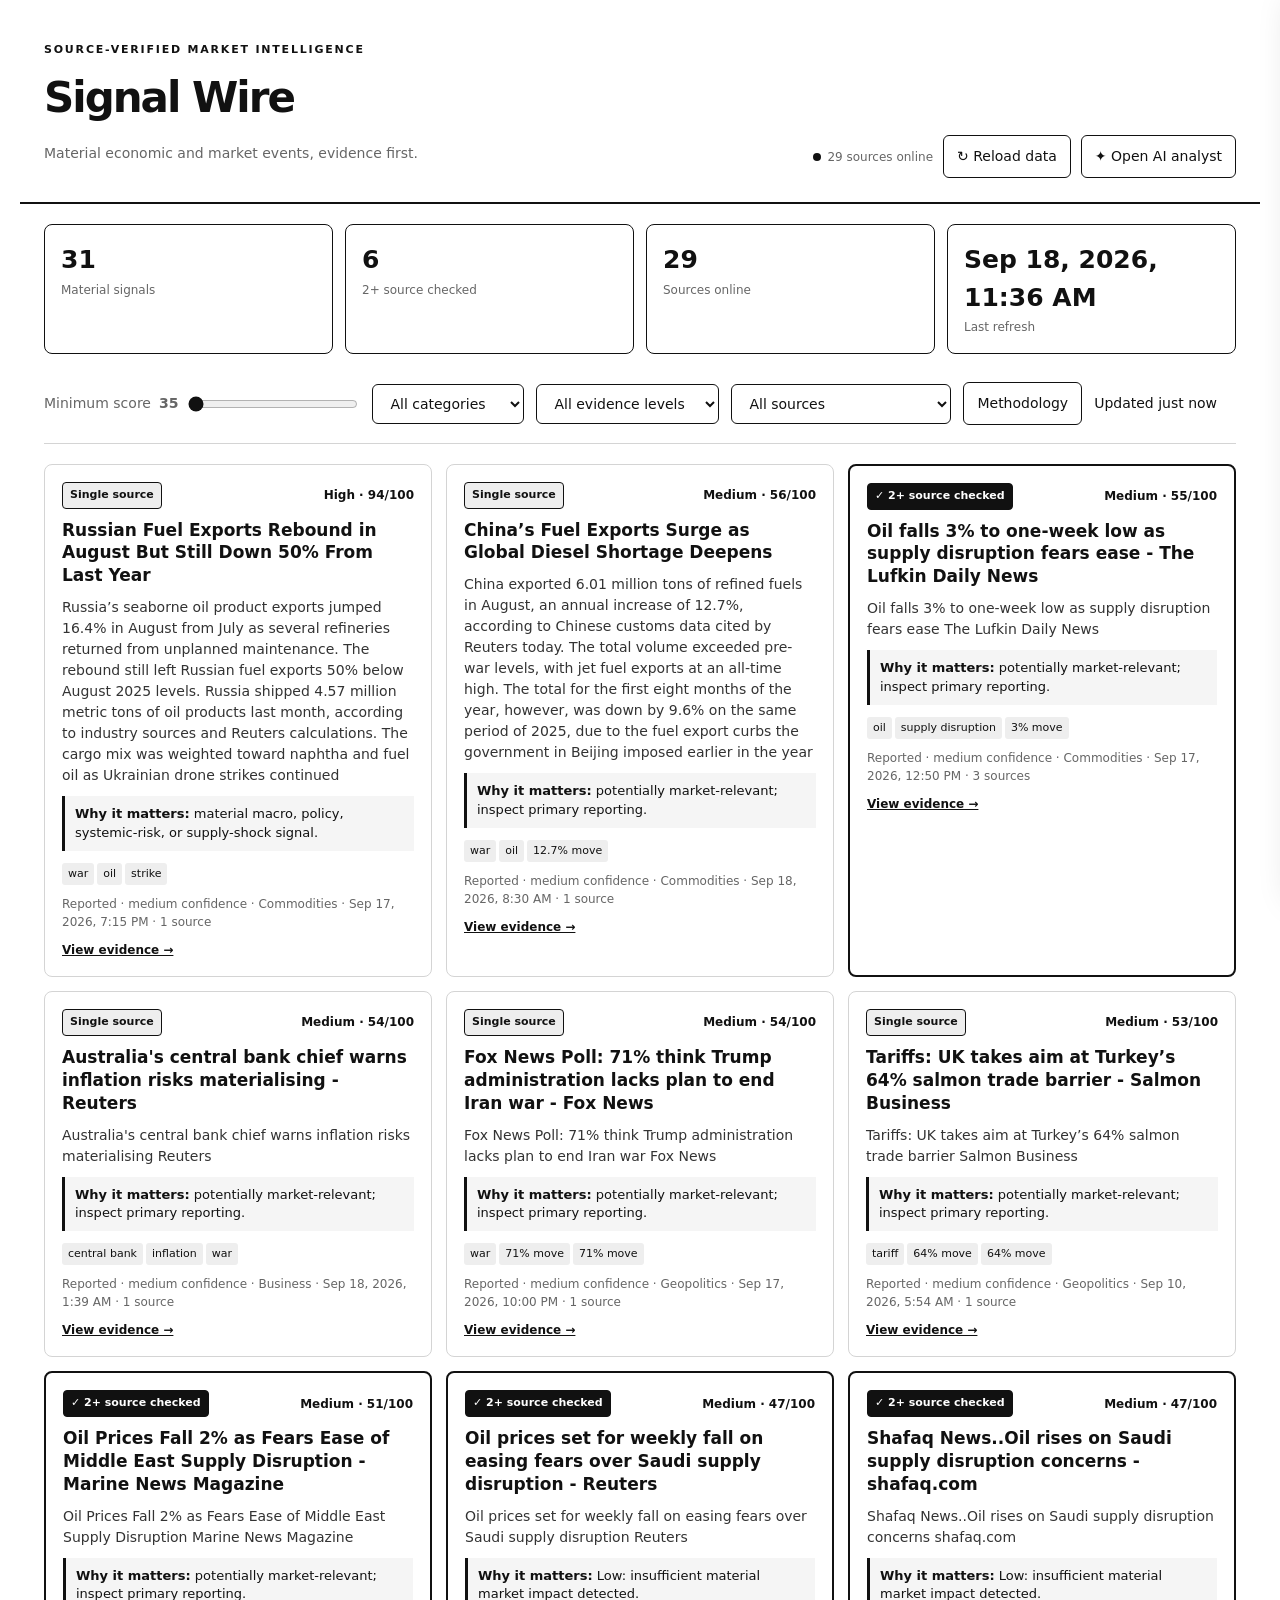
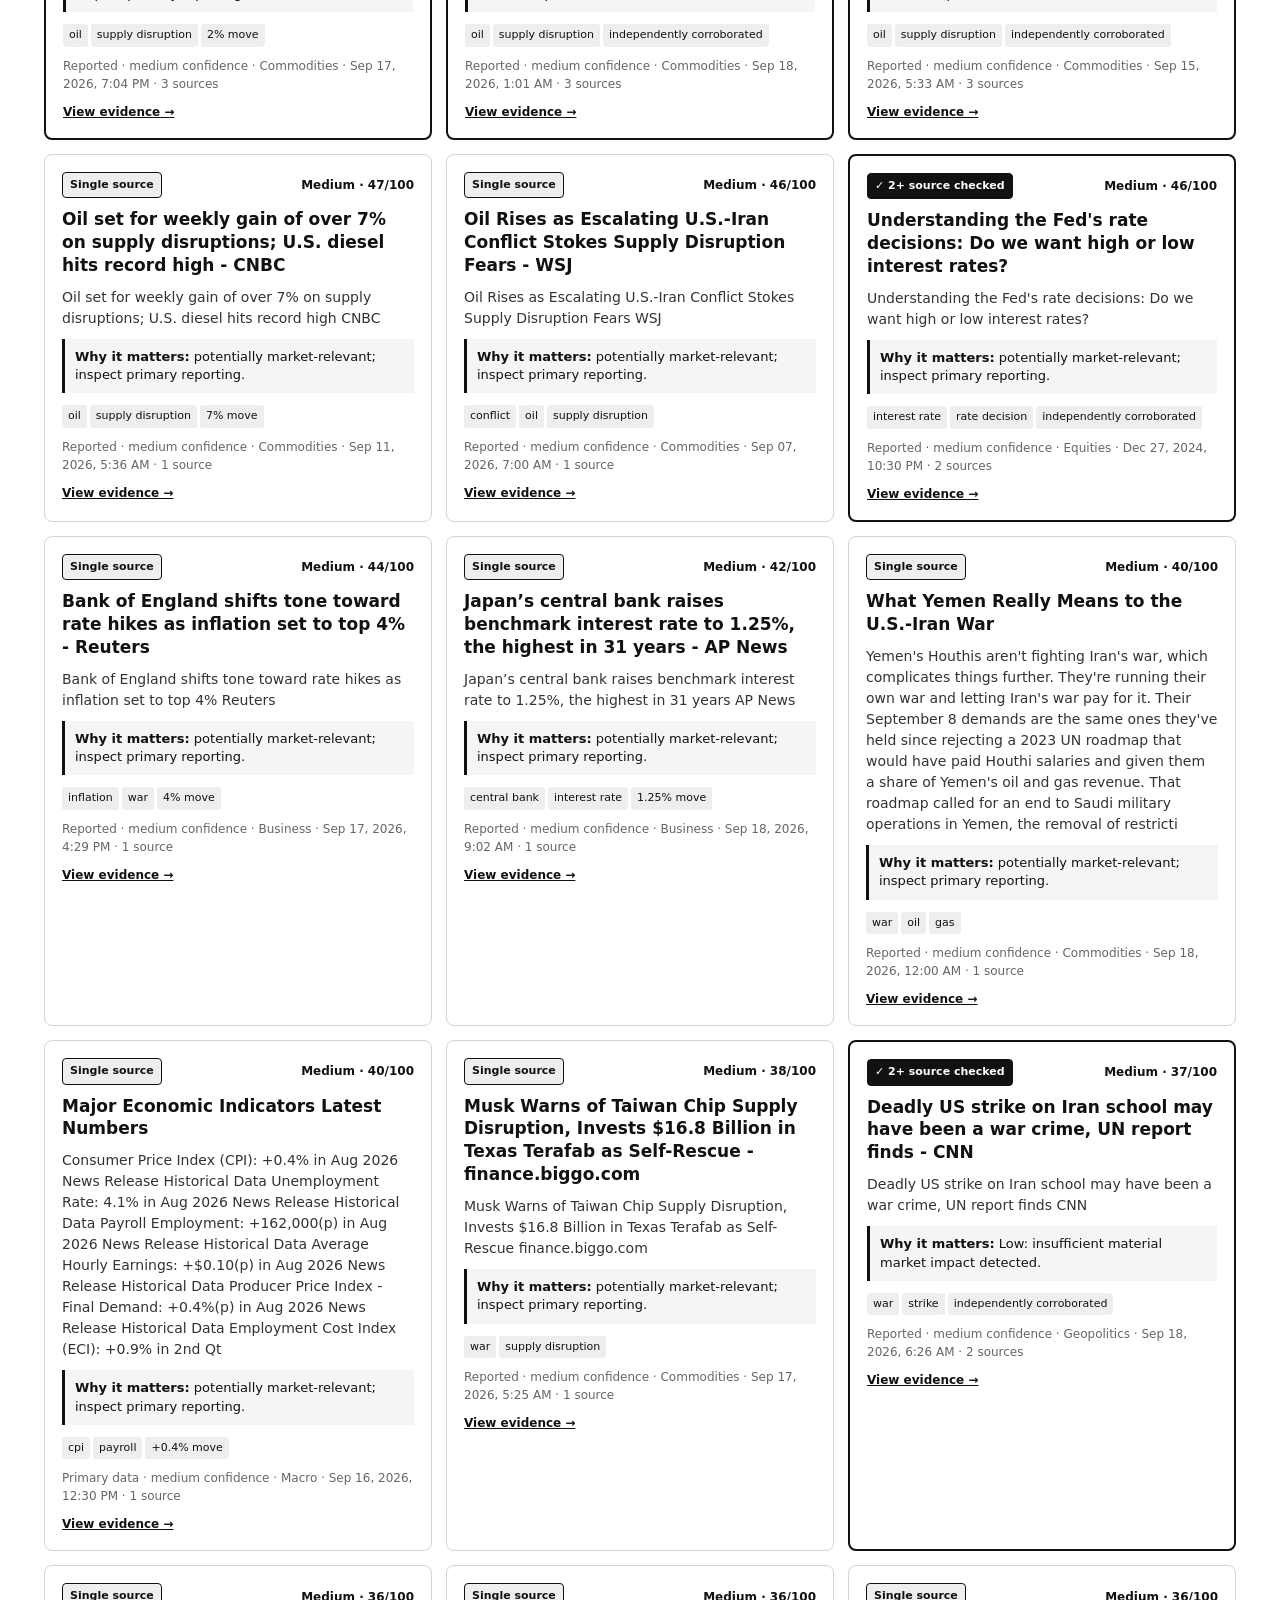
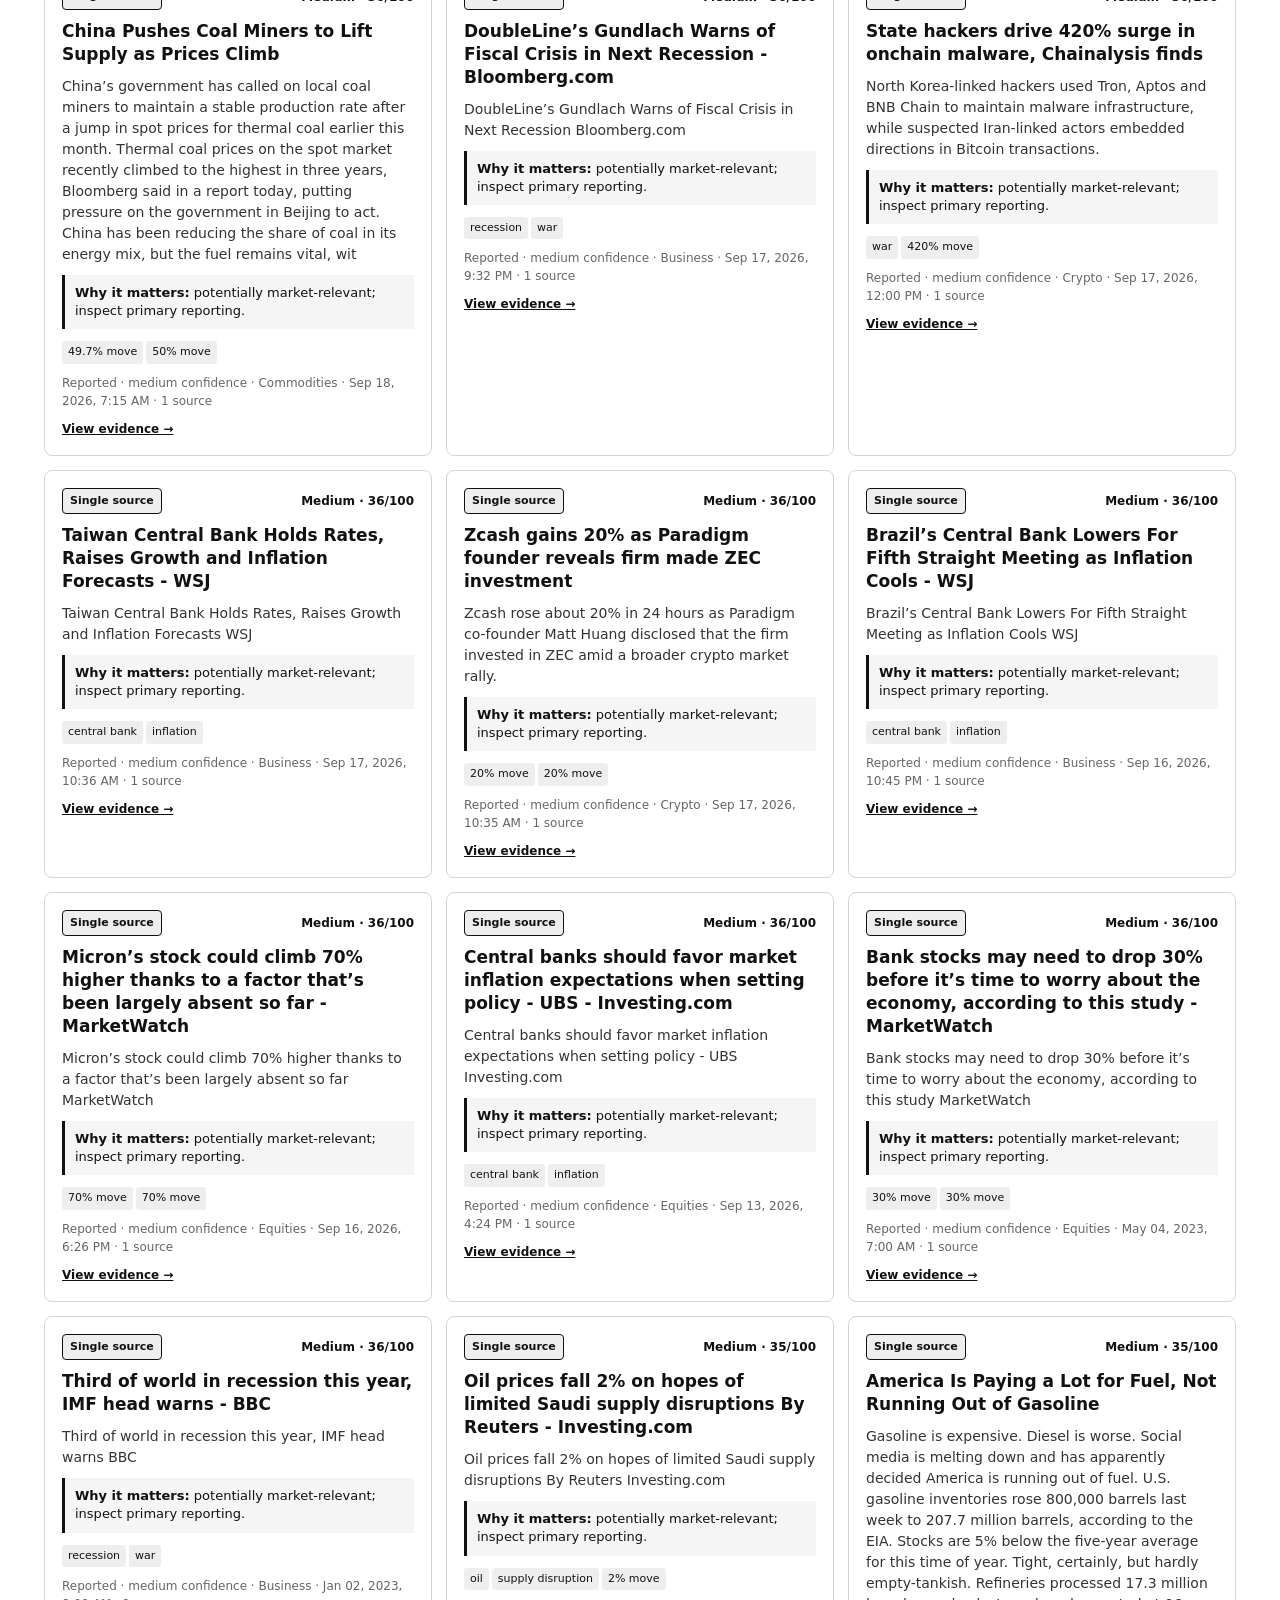
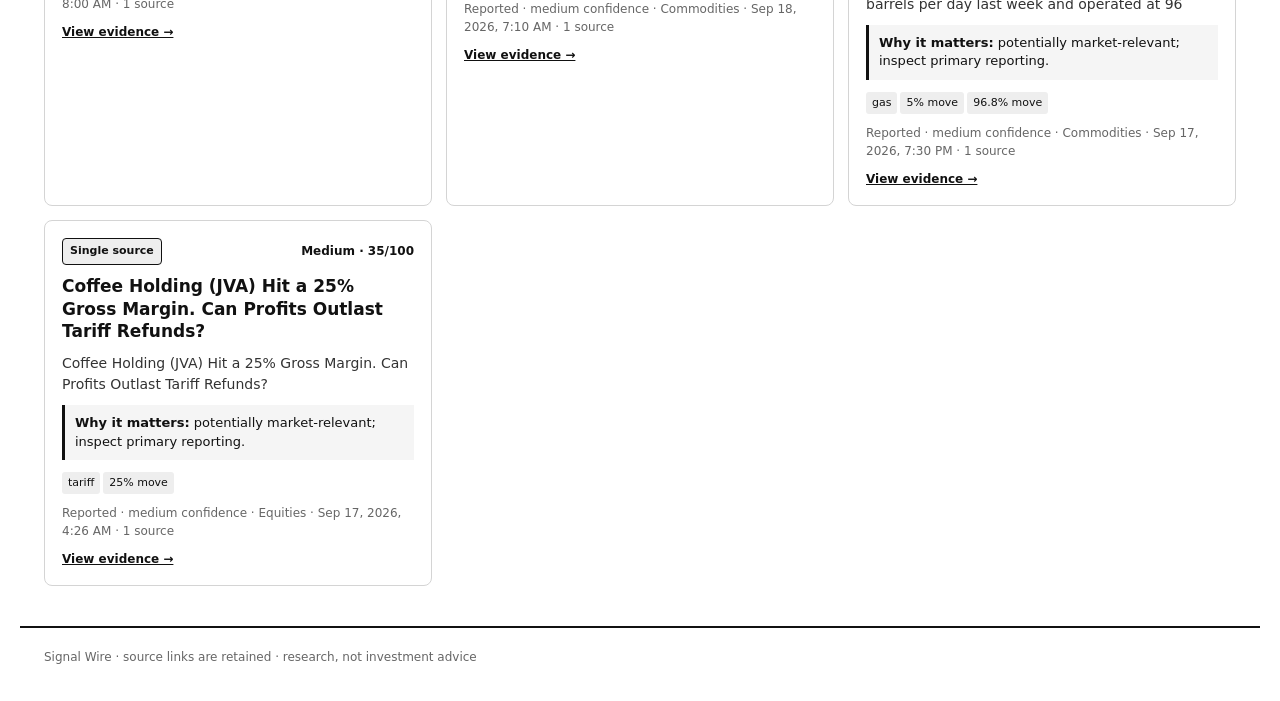
==== index.html @ 9bbf3092 "Tighten evidence pipeline and make AI analysis concise" ====
<!doctype html><html lang="en"><head><meta charset="utf-8"><meta name="viewport" content="width=device-width,initial-scale=1"><title>Signal Wire — Verified Intelligence</title><link rel="stylesheet" href="style.css?v=mono5"></head><body><header><div><span class="eyebrow">SOURCE-VERIFIED MARKET INTELLIGENCE</span><h1>Signal Wire</h1><p class="sub">Material economic and market events, evidence first.</p></div><div class="head-actions"><div id="health" class="health"><i></i> Loading sources</div><button id="refresh" type="button">↻ Reload data</button><button id="aiToggle" class="ai-launch" type="button" aria-expanded="false">✦ Open AI analyst</button></div></header><main><div id="error" class="error hidden" role="alert"></div><section class="kpis" aria-label="Dashboard statistics"><div><b id="total">—</b><span>Material signals</span></div><div><b id="verifiedCount">—</b><span>2+ source checked</span></div><div><b id="sources">—</b><span>Sources online</span></div><div><b id="updated">—</b><span>Last refresh</span></div></section><section class="controls" aria-label="Filters"><label>Minimum score <strong id="thresholdValue">35</strong><input id="threshold" type="range" min="35" max="90" value="35"></label><select id="category" aria-label="Category"><option value="all">All categories</option><option>Macro</option><option>Geopolitics</option><option>Commodities</option><option>Equities</option><option>Crypto</option><option>Natural events</option></select><select id="verification" aria-label="Verification"><option value="all">All evidence levels</option><option value="verified">2+ source checked</option><option value="single-source">Single source</option></select><select id="source" aria-label="Source"><option value="all">All sources</option></select><button id="method" type="button" aria-expanded="false">Methodology</button><span id="refreshStatus" class="refresh-status" role="status"></span></section><section id="methodology" class="method hidden"><h2>Evidence rules</h2><p><b class="verified-text">Green is reserved for material signals corroborated by two or more independent domains.</b> It means separate sources reported a closely matching event—not that Signal Wire guarantees the event is true. Open the source articles before acting.</p><p>Signals are collected from public feeds, deduplicated into event clusters, scored for market relevance, and filtered below 35. This is research, not financial advice.</p></section><section id="cards" class="cards" aria-live="polite"><div class="loading">Loading signals…</div></section></main><aside id="aiPanel" class="ai-panel closed" aria-labelledby="aiTitle"><div class="ai-head"><div><span class="eyebrow">EVIDENCE-AWARE ANALYST</span><h2 id="aiTitle">Signal Wire AI</h2><p>Short answers. Evidence first. Ask what matters, what is confirmed, or what connects.</p></div><div class="ai-actions"><button id="aiClear" type="button">Clear</button><button id="closeChat" class="icon" type="button" aria-label="Close AI analyst">×</button></div></div><div id="chatLog" class="chat-log" aria-live="polite"><div class="chat-msg assistant">Hi — ask me what matters most in today’s feed, why an event could affect markets, or which sources corroborate it.</div></div><form id="chatForm" class="chat-form"><label class="sr-only" for="chatInput">Message Signal Wire AI</label><input id="chatInput" maxlength="2000" autocomplete="off" placeholder="Ask about the displayed evidence…" required><button type="submit">Ask AI</button></form><details class="ai-settings"><summary>AI connection settings</summary><p>AI requests go to the private Worker. Your Gemini key never belongs in the browser.</p><div class="endpoint-row"><input id="aiEndpoint" type="url" placeholder="https://your-worker.workers.dev"><button id="saveEndpoint" type="button">Save endpoint</button></div><small id="aiStatus">Checking AI connection…</small></details></aside><dialog id="detail"><button id="closeDetail" class="icon" aria-label="Close event details">×</button><div id="detailBody"></div></dialog><footer>Signal Wire · source links are retained · research, not investment advice</footer><script src="app.js?v=mono5"></script></body></html>
---- style.css ----
:root{--bg:#fff;--panel:#fff;--panel-alt:#f5f5f5;--line:#d4d4d4;--line-strong:#111;--text:#111;--muted:#666;--soft:#f0f0f0}*{box-sizing:border-box}html{scroll-behavior:smooth}body{margin:0;background:var(--bg);color:var(--text);font:14px Inter,ui-sans-serif,system-ui,-apple-system,BlinkMacSystemFont,"Segoe UI",sans-serif;line-height:1.5}header,main,footer{max-width:1240px;margin:auto}header{padding:38px 24px 24px;display:flex;justify-content:space-between;gap:20px;align-items:end;border-bottom:2px solid #111}main{padding:0 24px 40px}.eyebrow{color:#111;font-size:11px;font-weight:800;letter-spacing:1.8px}h1{font-size:42px;letter-spacing:-2px;margin:7px 0}.sub,.meta,small,footer,.health{color:var(--muted)}.head-actions{display:flex;gap:10px;align-items:center;flex-wrap:wrap;justify-content:flex-end}.health{font-size:12px}.health i{display:inline-block;width:8px;height:8px;border-radius:50%;background:#111;margin-right:6px}.health.offline i{background:#777}button,select{font:inherit;background:#fff;border:1px solid #111;border-radius:6px;color:#111;padding:10px 13px;cursor:pointer}button:hover,select:hover,button:focus-visible,select:focus-visible{background:#111;color:#fff;outline:2px solid #111;outline-offset:2px}.error{margin:15px 0;padding:12px 15px;border:1px solid #111;border-radius:6px;background:#f0f0f0;color:#111}.hidden{display:none}.kpis{display:grid;grid-template-columns:repeat(4,1fr);gap:12px;margin:20px 0}.kpis div{padding:16px;border:1px solid #111;border-radius:8px;background:#fff}.kpis b{display:block;font-size:25px}.kpis span{font-size:12px;color:var(--muted)}.controls{padding:8px 0 18px;border-bottom:1px solid var(--line);display:flex;gap:12px;align-items:center;flex-wrap:wrap}.controls label{display:flex;gap:8px;align-items:center;color:var(--muted)}.controls input[type=range]{min-width:170px;accent-color:#111}.method{margin:15px 0;padding:15px 17px;line-height:1.55;border:1px solid #111;border-radius:8px;background:var(--panel-alt)}.method h2{margin:0}.verified-text{color:#111;text-decoration:underline}.cards{display:grid;grid-template-columns:repeat(auto-fill,minmax(330px,1fr));gap:14px;margin-top:20px}.card{display:flex;flex-direction:column;gap:10px;padding:17px;border:1px solid var(--line);border-radius:8px;background:#fff;cursor:pointer;outline:none;transition:border-color .15s,transform .15s,box-shadow .15s}.card:hover,.card:focus{border-color:#111;transform:translateY(-1px);box-shadow:0 8px 24px #0002}.card.verified{border:2px solid #111}.card-top{display:flex;justify-content:space-between;align-items:center}.badge{font-size:11px;font-weight:800;border-radius:4px;padding:4px 7px;border:1px solid #111;background:#fff;color:#111}.checked{background:#111;color:#fff}.unverified{background:#eee}.score{font-weight:800;font-size:23px}.card h2,#detail h2{font-size:17px;line-height:1.35;margin:0}.summary{margin:0;color:#333;line-height:1.5}.tags span{display:inline-block;padding:3px 6px;margin:2px 3px 0 0;border-radius:3px;background:#eee;color:#111;font-size:11px}.meta{font-size:12px}.view{font-weight:700;color:#111;font-size:12px;text-decoration:underline}.loading{padding:50px;grid-column:1/-1;text-align:center;color:var(--muted)}dialog{position:relative;max-width:720px;width:calc(100% - 28px);max-height:85vh;overflow:auto;padding:28px;border:2px solid #111;border-radius:8px;background:#fff;color:#111}dialog::backdrop{background:rgba(0,0,0,.68)}.icon{position:absolute;right:13px;top:11px;padding:2px 9px;font-size:24px;background:transparent;border:0}.icon:hover{background:#111;color:#fff}.detail-summary{color:#333;font-size:15px;line-height:1.6}dl{display:grid;grid-template-columns:145px 1fr;gap:10px;margin:22px 0}dt{font-weight:750;color:var(--muted)}dd{margin:0}.source-list{list-style:none;padding:0;margin:8px 0}.source-list li{display:grid;grid-template-columns:1fr auto;gap:3px;padding:11px 0;border-bottom:1px solid var(--line)}.source-list small{grid-column:1}.source-list a{grid-column:2;grid-row:1/3;color:#111;font-weight:700}.disclaimer{font-size:12px;color:var(--muted);line-height:1.5}footer{border-top:2px solid #111;padding:20px 24px 35px;font-size:12px}.ai-panel{position:fixed;z-index:20;top:0;right:0;width:min(460px,100vw);height:100vh;margin:0;padding:22px;background:#fff;border-left:2px solid #111;box-shadow:-12px 0 32px #0002;transform:translateX(0);transition:transform .2s ease;display:flex;flex-direction:column}.ai-panel.closed{transform:translateX(105%);pointer-events:none}.ai-head{display:flex;justify-content:space-between;gap:16px;align-items:start;padding-bottom:16px;border-bottom:1px solid #111}.ai-head h2{margin:5px 0;font-size:20px}.ai-head p{margin:0;color:var(--muted);line-height:1.45}.ai-actions{display:flex;gap:6px}.chat-log{flex:1;min-height:180px;overflow:auto;margin:17px 0;padding:13px;border-radius:6px;background:#f5f5f5;border:1px solid #111}.chat-msg{max-width:85%;padding:10px 12px;margin:8px 0;border-radius:6px;border:1px solid #111;line-height:1.45;white-space:pre-wrap}.chat-msg.assistant{background:#fff;color:#111}.chat-msg.user{margin-left:auto;background:#111;color:#fff}.chat-msg.error-msg{background:#eee;color:#111}.chat-form,.endpoint-row{display:flex;gap:8px}.chat-form input,.endpoint-row input{min-width:0;flex:1;padding:11px 12px;border:1px solid #111;border-radius:6px;background:#fff;color:#111;font:inherit}.ai-settings{margin-top:13px;color:var(--muted);font-size:12px}.ai-settings p{line-height:1.5}.ai-settings input{font-size:12px}.sr-only{position:absolute;width:1px;height:1px;padding:0;margin:-1px;overflow:hidden;clip:rect(0,0,0,0);white-space:nowrap;border:0}@media(max-width:650px){header{padding-top:25px;align-items:start;flex-direction:column}h1{font-size:34px}.head-actions{width:100%;justify-content:flex-start}.kpis{grid-template-columns:repeat(2,1fr)}.cards{grid-template-columns:1fr}.controls select,.controls button{flex:1}.controls label{width:100%;justify-content:space-between}.controls input[type=range]{flex:1;min-width:0}dl{grid-template-columns:1fr;gap:3px}dd{margin-bottom:9px}.source-list li{grid-template-columns:1fr}.source-list a{grid-column:1;grid-row:auto;margin-top:4px}.ai-panel{width:100vw}.ai-head{flex-direction:row}.chat-form,.endpoint-row{flex-direction:column}.chat-form button,.endpoint-row button{width:100%}}
/* Subtle tactile feedback for existing controls; no layout or color redesign. */
button,select,a,.card,[role=button]{transition:transform .16s ease,background-color .16s ease,color .16s ease,border-color .16s ease,box-shadow .16s ease}button:active,select:active,a:active,.card:active,[role=button]:active,.is-clicked{transform:scale(.97);}
.fact-status{margin:10px 0;padding:9px 11px;border-left:3px solid #111;background:#f5f5f5;font-size:13px}.importance{font-weight:800;font-size:12px}.why{margin:0;padding:9px 10px;background:#f5f5f5;border-left:3px solid #111;font-size:13px;line-height:1.4}.why b{font-weight:800}.card .meta{text-transform:none}.confidence{font-weight:700}
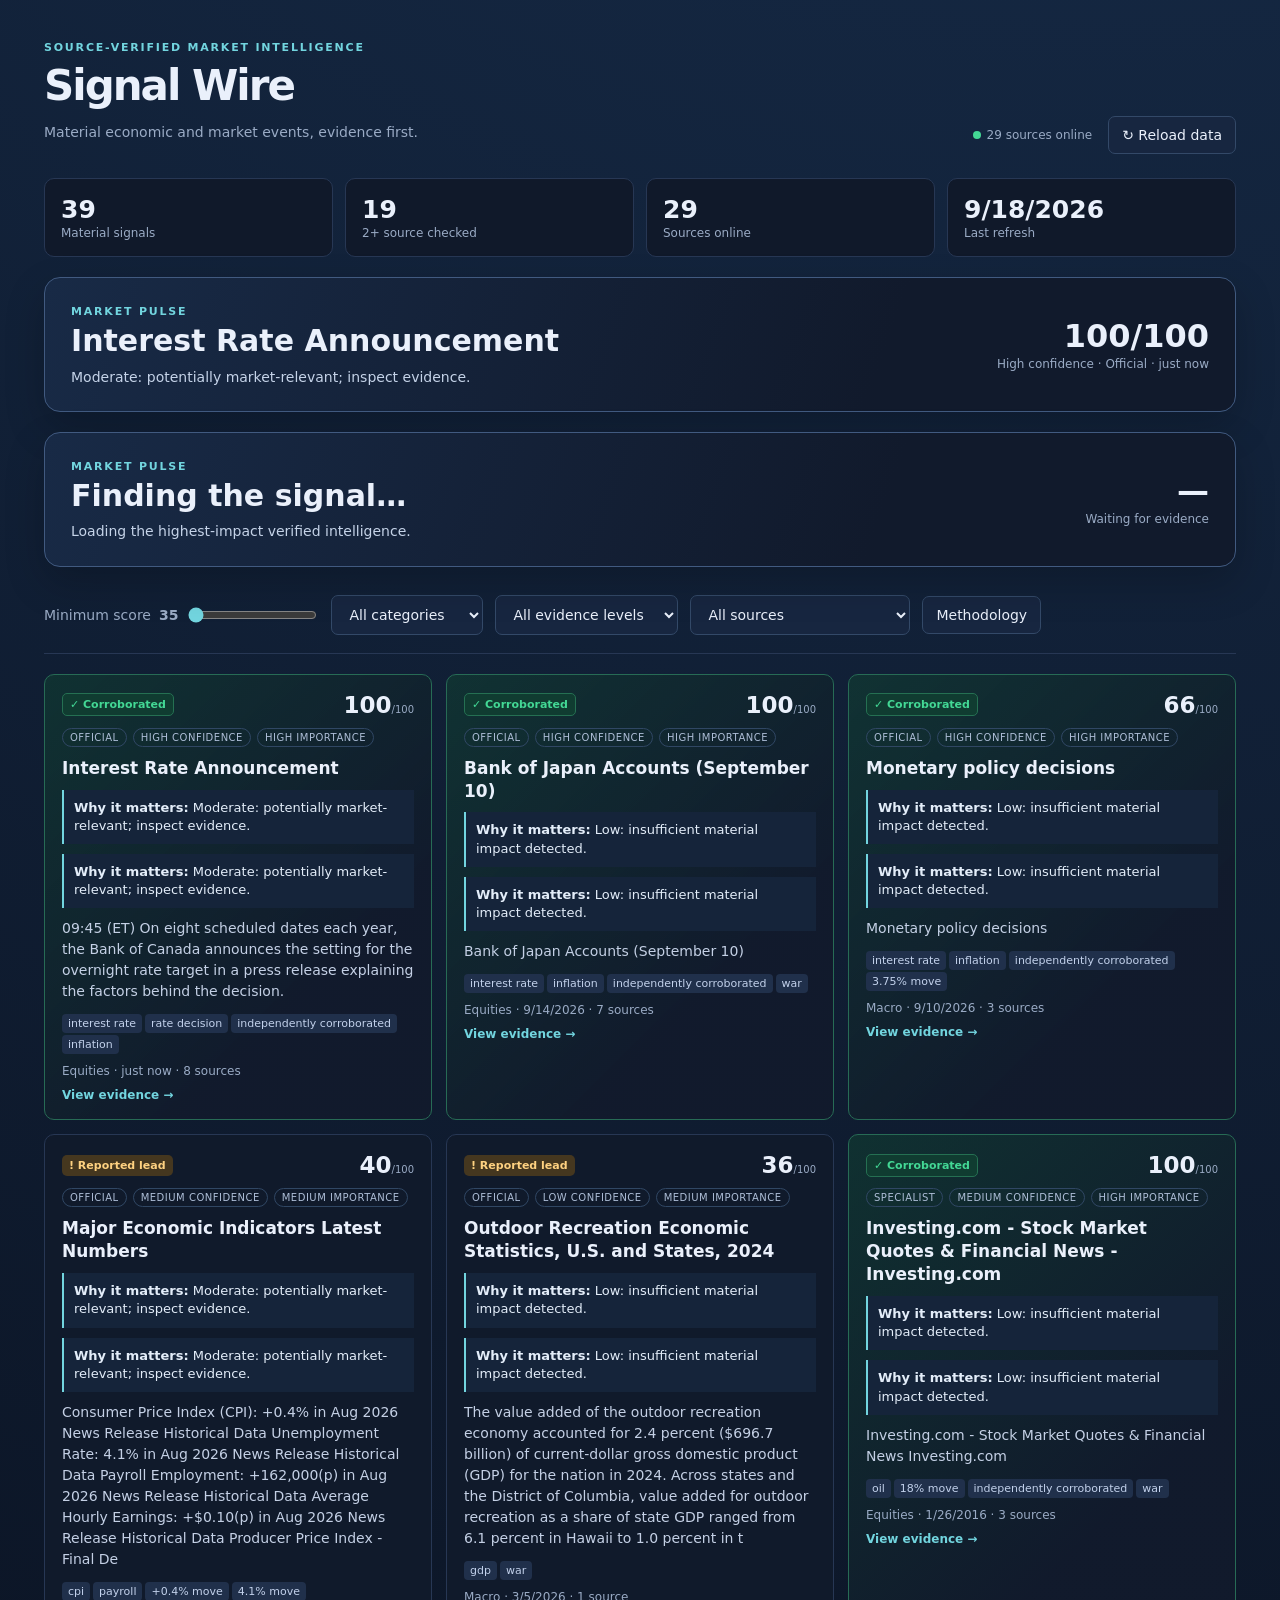
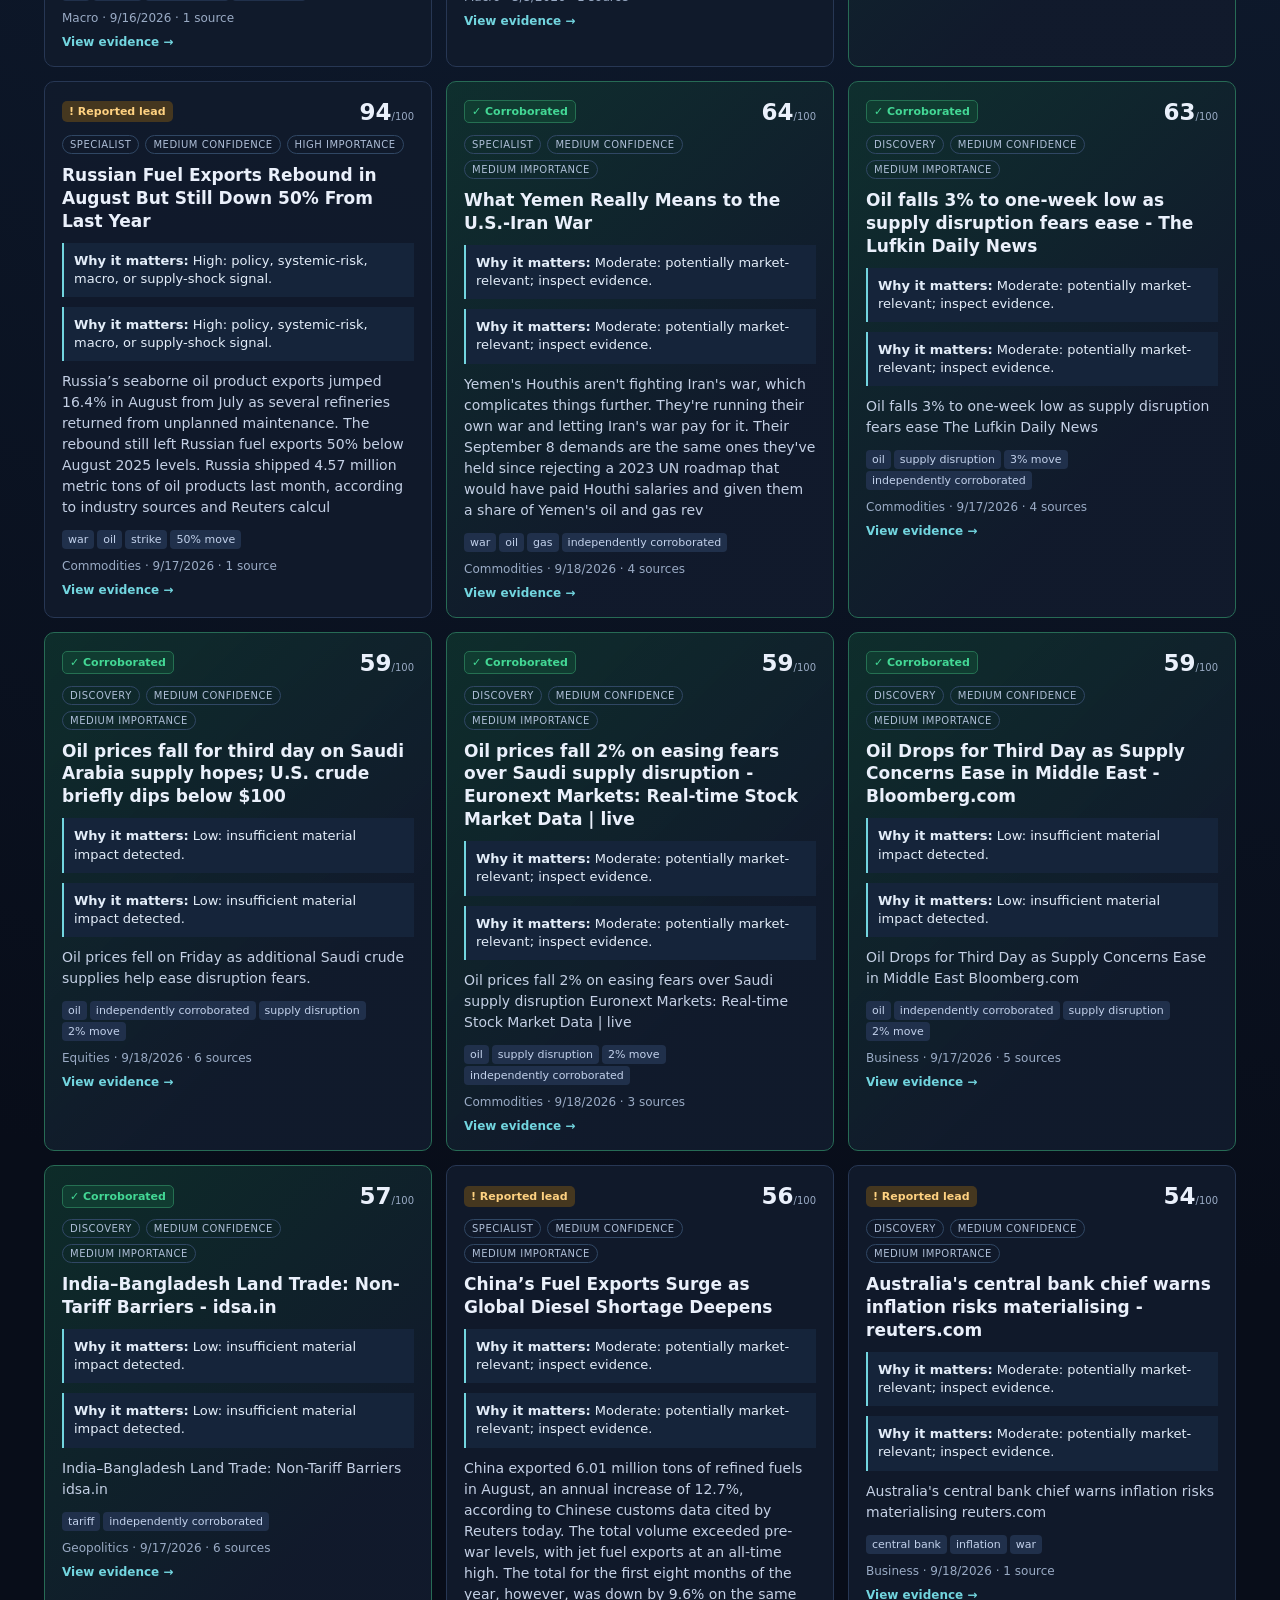
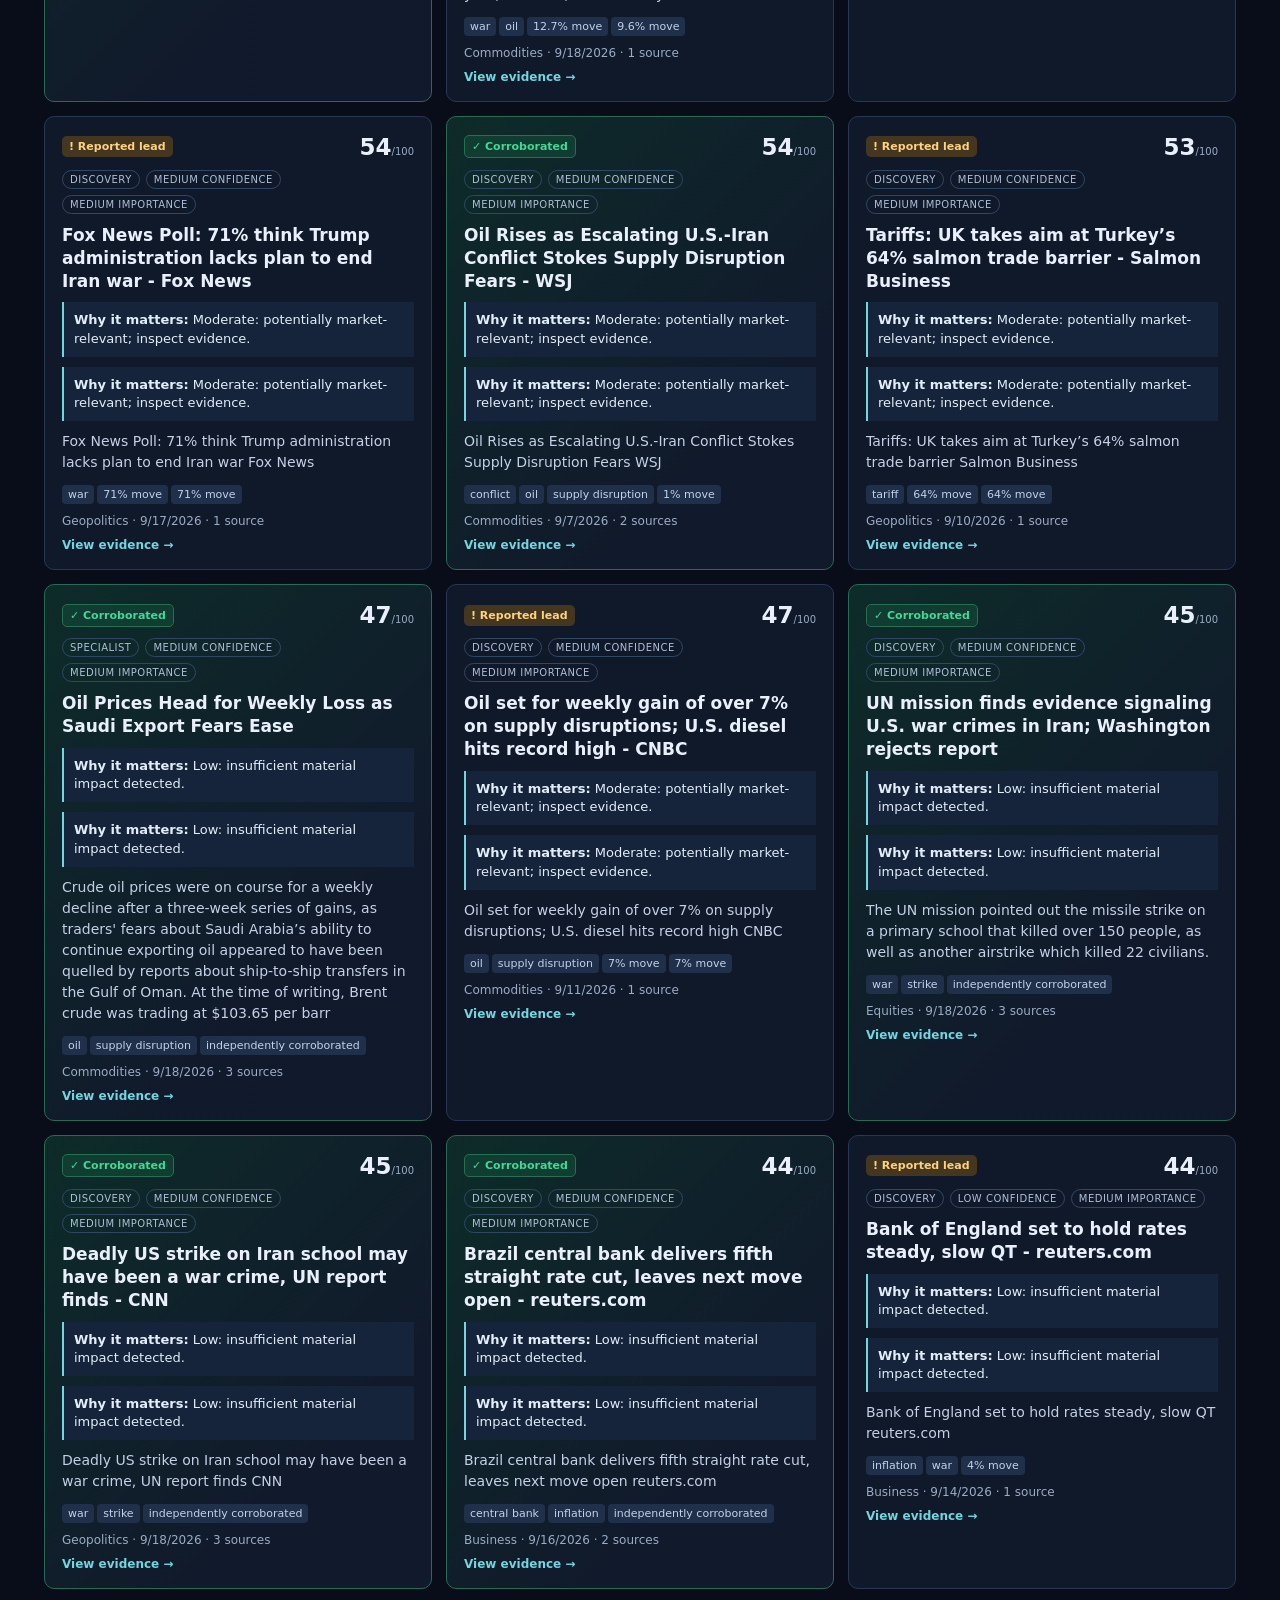
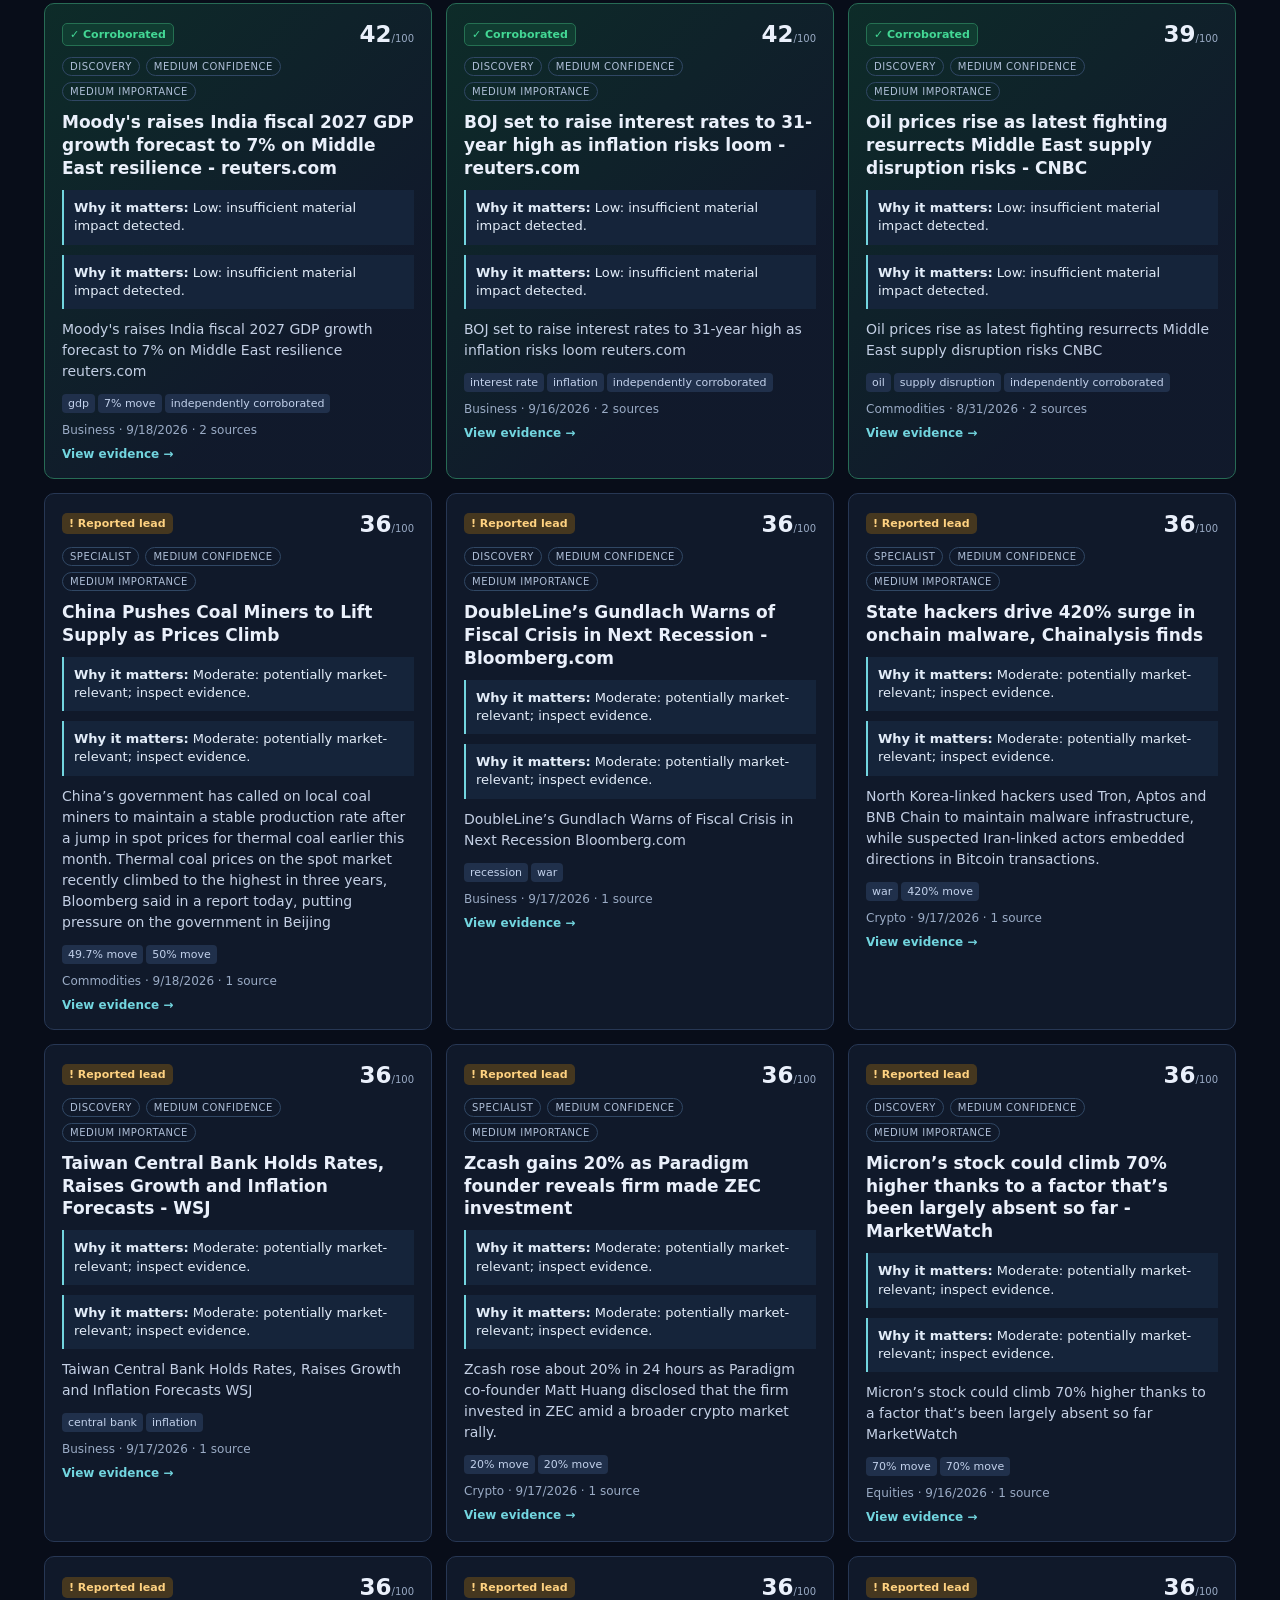
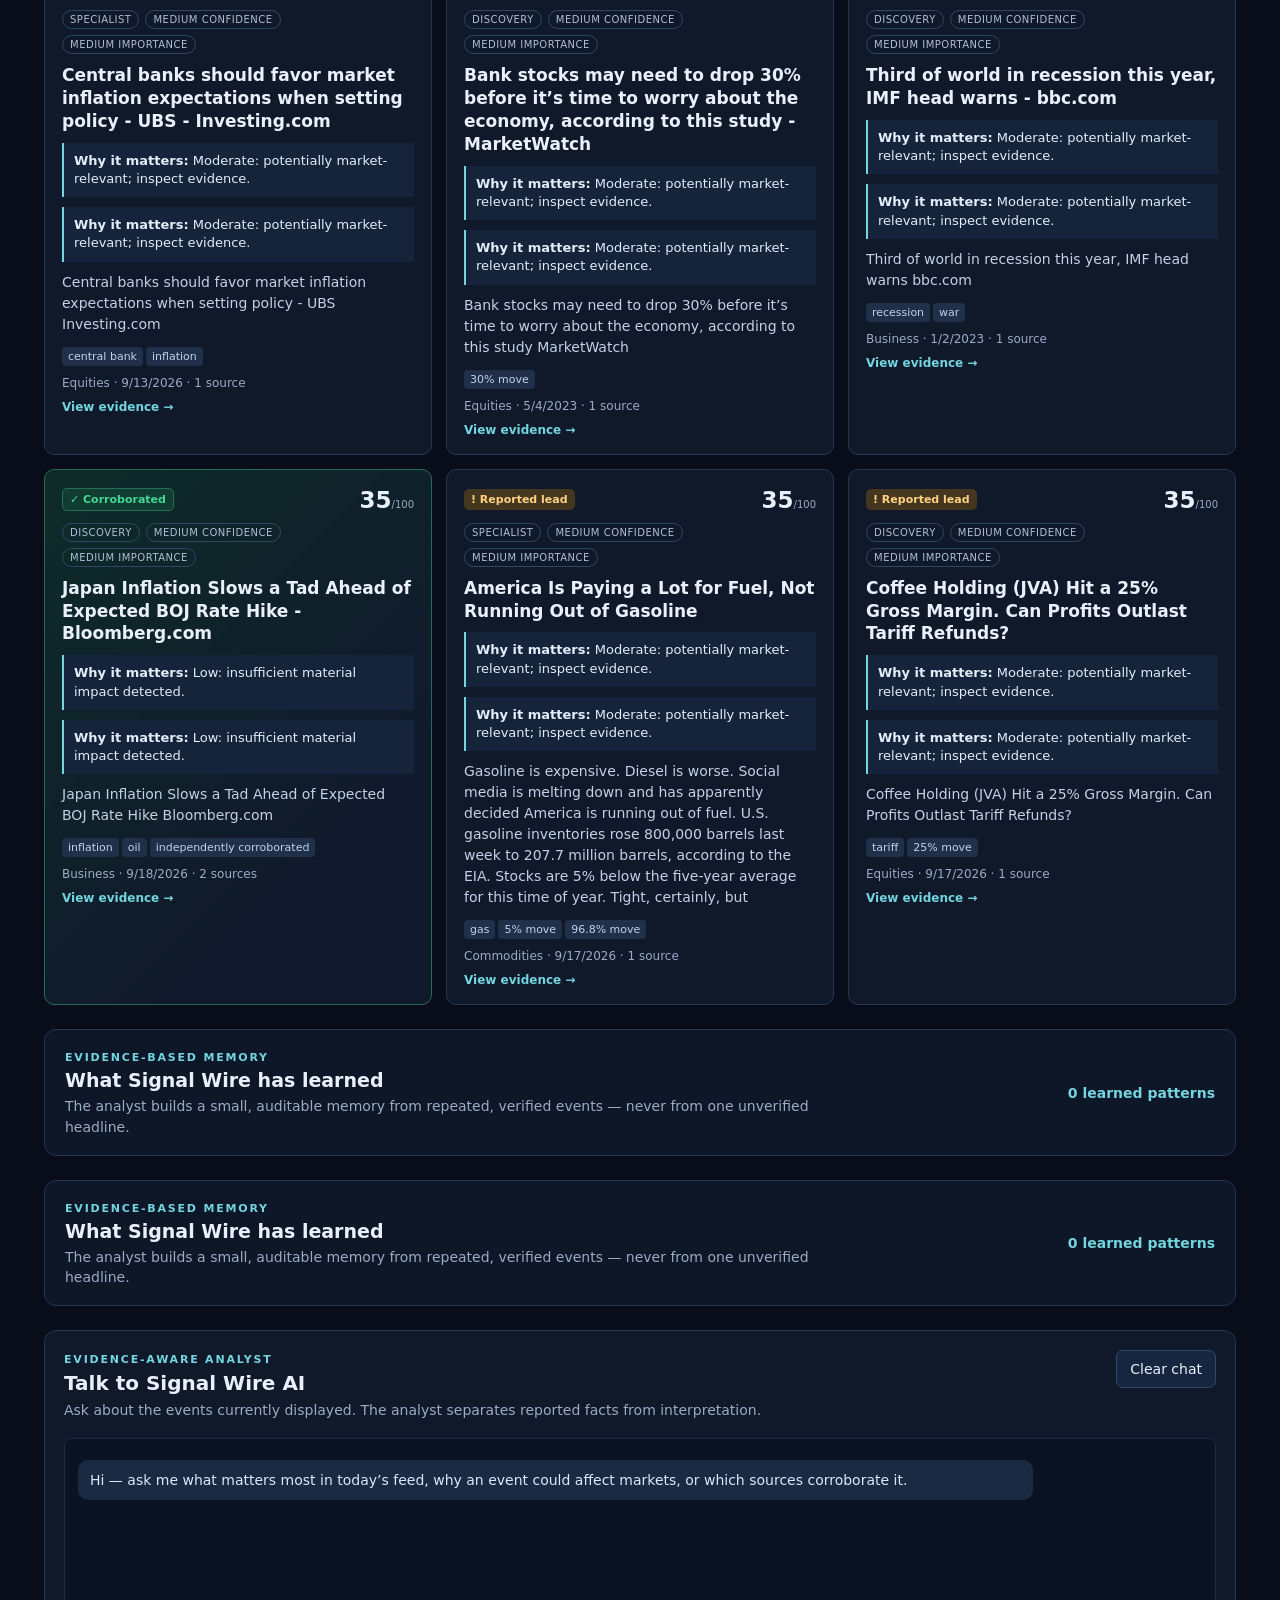
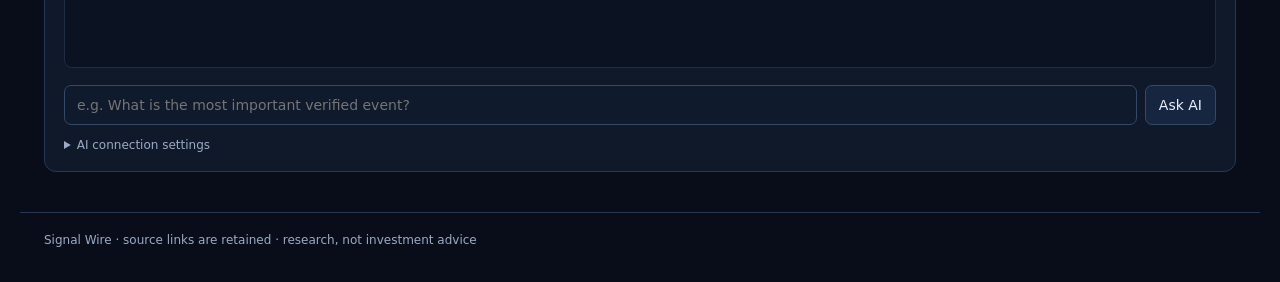
==== commit 3ee4c622: "Improve Signal Wire dashboard clarity and learning display" ====
--- a/index.html
+++ b/index.html
@@ -1 +1 @@
-<!doctype html><html lang="en"><head><meta charset="utf-8"><meta name="viewport" content="width=device-width,initial-scale=1"><title>Signal Wire — Verified Intelligence</title><link rel="stylesheet" href="style.css?v=mono5"></head><body><header><div><span class="eyebrow">SOURCE-VERIFIED MARKET INTELLIGENCE</span><h1>Signal Wire</h1><p class="sub">Material economic and market events, evidence first.</p></div><div class="head-actions"><div id="health" class="health"><i></i> Loading sources</div><button id="refresh" type="button">↻ Reload data</button><button id="aiToggle" class="ai-launch" type="button" aria-expanded="false">✦ Open AI analyst</button></div></header><main><div id="error" class="error hidden" role="alert"></div><section class="kpis" aria-label="Dashboard statistics"><div><b id="total">—</b><span>Material signals</span></div><div><b id="verifiedCount">—</b><span>2+ source checked</span></div><div><b id="sources">—</b><span>Sources online</span></div><div><b id="updated">—</b><span>Last refresh</span></div></section><section class="controls" aria-label="Filters"><label>Minimum score <strong id="thresholdValue">35</strong><input id="threshold" type="range" min="35" max="90" value="35"></label><select id="category" aria-label="Category"><option value="all">All categories</option><option>Macro</option><option>Geopolitics</option><option>Commodities</option><option>Equities</option><option>Crypto</option><option>Natural events</option></select><select id="verification" aria-label="Verification"><option value="all">All evidence levels</option><option value="verified">2+ source checked</option><option value="single-source">Single source</option></select><select id="source" aria-label="Source"><option value="all">All sources</option></select><button id="method" type="button" aria-expanded="false">Methodology</button><span id="refreshStatus" class="refresh-status" role="status"></span></section><section id="methodology" class="method hidden"><h2>Evidence rules</h2><p><b class="verified-text">Green is reserved for material signals corroborated by two or more independent domains.</b> It means separate sources reported a closely matching event—not that Signal Wire guarantees the event is true. Open the source articles before acting.</p><p>Signals are collected from public feeds, deduplicated into event clusters, scored for market relevance, and filtered below 35. This is research, not financial advice.</p></section><section id="cards" class="cards" aria-live="polite"><div class="loading">Loading signals…</div></section></main><aside id="aiPanel" class="ai-panel closed" aria-labelledby="aiTitle"><div class="ai-head"><div><span class="eyebrow">EVIDENCE-AWARE ANALYST</span><h2 id="aiTitle">Signal Wire AI</h2><p>Short answers. Evidence first. Ask what matters, what is confirmed, or what connects.</p></div><div class="ai-actions"><button id="aiClear" type="button">Clear</button><button id="closeChat" class="icon" type="button" aria-label="Close AI analyst">×</button></div></div><div id="chatLog" class="chat-log" aria-live="polite"><div class="chat-msg assistant">Hi — ask me what matters most in today’s feed, why an event could affect markets, or which sources corroborate it.</div></div><form id="chatForm" class="chat-form"><label class="sr-only" for="chatInput">Message Signal Wire AI</label><input id="chatInput" maxlength="2000" autocomplete="off" placeholder="Ask about the displayed evidence…" required><button type="submit">Ask AI</button></form><details class="ai-settings"><summary>AI connection settings</summary><p>AI requests go to the private Worker. Your Gemini key never belongs in the browser.</p><div class="endpoint-row"><input id="aiEndpoint" type="url" placeholder="https://your-worker.workers.dev"><button id="saveEndpoint" type="button">Save endpoint</button></div><small id="aiStatus">Checking AI connection…</small></details></aside><dialog id="detail"><button id="closeDetail" class="icon" aria-label="Close event details">×</button><div id="detailBody"></div></dialog><footer>Signal Wire · source links are retained · research, not investment advice</footer><script src="app.js?v=mono5"></script></body></html>+<!doctype html><html lang="en"><head><meta charset="utf-8"><meta name="viewport" content="width=device-width,initial-scale=1"><title>Signal Wire — Verified Intelligence</title><link rel="stylesheet" href="style.css"></head><body><header><div><span class="eyebrow">SOURCE-VERIFIED MARKET INTELLIGENCE</span><h1>Signal Wire</h1><p class="sub">Material economic and market events, evidence first.</p></div><div class="head-actions"><div id="health" class="health"><i></i> Loading sources</div><button id="refresh" type="button">↻ Reload data</button></div></header><main><div id="error" class="error hidden" role="alert"></div><section class="kpis" aria-label="Dashboard statistics"><div><b id="total">—</b><span>Material signals</span></div><div><b id="verifiedCount">—</b><span>2+ source checked</span></div><div><b id="sources">—</b><span>Sources online</span></div><div><b id="updated">—</b><span>Last refresh</span></div></section><section id="pulse" class="pulse" aria-live="polite"><div><span class="eyebrow">MARKET PULSE</span><h2 id="pulseTitle">Finding the signal…</h2><p id="pulseText">Loading the highest-impact verified intelligence.</p></div><div class="pulse-meta"><b id="pulseScore">—</b><span id="pulseMeta">Waiting for evidence</span></div></section><section id="pulse" class="pulse" aria-live="polite"><div><span class="eyebrow">MARKET PULSE</span><h2 id="pulseTitle">Finding the signal…</h2><p id="pulseText">Loading the highest-impact verified intelligence.</p></div><div class="pulse-meta"><b id="pulseScore">—</b><span id="pulseMeta">Waiting for evidence</span></div></section><section class="controls" aria-label="Filters"><label>Minimum score <strong id="thresholdValue">35</strong><input id="threshold" type="range" min="35" max="90" value="35"></label><select id="category" aria-label="Category"><option value="all">All categories</option><option>Macro</option><option>Geopolitics</option><option>Commodities</option><option>Equities</option><option>Crypto</option><option>Natural events</option></select><select id="verification" aria-label="Verification"><option value="all">All evidence levels</option><option value="verified">2+ source checked</option><option value="single-source">Single source</option></select><select id="source" aria-label="Source"><option value="all">All sources</option></select><button id="method" type="button" aria-expanded="false">Methodology</button></section><section id="methodology" class="method hidden"><h2>Evidence rules</h2><p><b class="verified-text">Green is reserved for material signals corroborated by two or more independent domains.</b> It means separate sources reported a closely matching event—not that Signal Wire guarantees the event is true. Open the source articles before acting.</p><p>Signals are collected from public feeds, deduplicated into event clusters, scored for market relevance, and filtered below 35. Optional AI enrichment summarizes source excerpts without inventing facts; rules remain the fallback. This is research, not financial advice.</p></section><section id="cards" class="cards" aria-live="polite"><div class="loading">Loading signals…</div></section><section class="knowledge-strip"><div><span class="eyebrow">EVIDENCE-BASED MEMORY</span><h2>What Signal Wire has learned</h2><p id="knowledgeSummary">The analyst builds a small, auditable memory from repeated, verified events — never from one unverified headline.</p></div><span id="knowledgeCount" class="knowledge-count">0 learned patterns</span></section><section class="knowledge-strip"><div><span class="eyebrow">EVIDENCE-BASED MEMORY</span><h2>What Signal Wire has learned</h2><p id="knowledgeSummary">The analyst builds a small, auditable memory from repeated, verified events — never from one unverified headline.</p></div><span id="knowledgeCount" class="knowledge-count">0 learned patterns</span></section><section class="ai-panel" aria-labelledby="aiTitle"><div class="ai-head"><div><span class="eyebrow">EVIDENCE-AWARE ANALYST</span><h2 id="aiTitle">Talk to Signal Wire AI</h2><p>Ask about the events currently displayed. The analyst separates reported facts from interpretation.</p></div><button id="aiClear" type="button">Clear chat</button></div><div id="chatLog" class="chat-log" aria-live="polite"><div class="chat-msg assistant">Hi — ask me what matters most in today’s feed, why an event could affect markets, or which sources corroborate it.</div></div><form id="chatForm" class="chat-form"><label class="sr-only" for="chatInput">Message Signal Wire AI</label><input id="chatInput" maxlength="2000" autocomplete="off" placeholder="e.g. What is the most important verified event?" required><button type="submit">Ask AI</button></form><details class="ai-settings"><summary>AI connection settings</summary><p>GitHub Pages cannot safely store an AI key. Paste your private backend URL here after deploying the included worker. It is saved only in this browser.</p><div class="endpoint-row"><input id="aiEndpoint" type="url" placeholder="https://your-worker.workers.dev/chat"><button id="saveEndpoint" type="button">Save endpoint</button></div><small id="aiStatus">Using same-site /api/chat until an endpoint is saved.</small></details></section></main><dialog id="detail"><button id="closeDetail" class="icon" aria-label="Close event details">×</button><div id="detailBody"></div></dialog><footer>Signal Wire · source links are retained · research, not investment advice</footer><script src="app.js"></script></body></html>
--- a/style.css
+++ b/style.css
@@ -1,4 +1,4 @@
-:root{--bg:#fff;--panel:#fff;--panel-alt:#f5f5f5;--line:#d4d4d4;--line-strong:#111;--text:#111;--muted:#666;--soft:#f0f0f0}*{box-sizing:border-box}html{scroll-behavior:smooth}body{margin:0;background:var(--bg);color:var(--text);font:14px Inter,ui-sans-serif,system-ui,-apple-system,BlinkMacSystemFont,"Segoe UI",sans-serif;line-height:1.5}header,main,footer{max-width:1240px;margin:auto}header{padding:38px 24px 24px;display:flex;justify-content:space-between;gap:20px;align-items:end;border-bottom:2px solid #111}main{padding:0 24px 40px}.eyebrow{color:#111;font-size:11px;font-weight:800;letter-spacing:1.8px}h1{font-size:42px;letter-spacing:-2px;margin:7px 0}.sub,.meta,small,footer,.health{color:var(--muted)}.head-actions{display:flex;gap:10px;align-items:center;flex-wrap:wrap;justify-content:flex-end}.health{font-size:12px}.health i{display:inline-block;width:8px;height:8px;border-radius:50%;background:#111;margin-right:6px}.health.offline i{background:#777}button,select{font:inherit;background:#fff;border:1px solid #111;border-radius:6px;color:#111;padding:10px 13px;cursor:pointer}button:hover,select:hover,button:focus-visible,select:focus-visible{background:#111;color:#fff;outline:2px solid #111;outline-offset:2px}.error{margin:15px 0;padding:12px 15px;border:1px solid #111;border-radius:6px;background:#f0f0f0;color:#111}.hidden{display:none}.kpis{display:grid;grid-template-columns:repeat(4,1fr);gap:12px;margin:20px 0}.kpis div{padding:16px;border:1px solid #111;border-radius:8px;background:#fff}.kpis b{display:block;font-size:25px}.kpis span{font-size:12px;color:var(--muted)}.controls{padding:8px 0 18px;border-bottom:1px solid var(--line);display:flex;gap:12px;align-items:center;flex-wrap:wrap}.controls label{display:flex;gap:8px;align-items:center;color:var(--muted)}.controls input[type=range]{min-width:170px;accent-color:#111}.method{margin:15px 0;padding:15px 17px;line-height:1.55;border:1px solid #111;border-radius:8px;background:var(--panel-alt)}.method h2{margin:0}.verified-text{color:#111;text-decoration:underline}.cards{display:grid;grid-template-columns:repeat(auto-fill,minmax(330px,1fr));gap:14px;margin-top:20px}.card{display:flex;flex-direction:column;gap:10px;padding:17px;border:1px solid var(--line);border-radius:8px;background:#fff;cursor:pointer;outline:none;transition:border-color .15s,transform .15s,box-shadow .15s}.card:hover,.card:focus{border-color:#111;transform:translateY(-1px);box-shadow:0 8px 24px #0002}.card.verified{border:2px solid #111}.card-top{display:flex;justify-content:space-between;align-items:center}.badge{font-size:11px;font-weight:800;border-radius:4px;padding:4px 7px;border:1px solid #111;background:#fff;color:#111}.checked{background:#111;color:#fff}.unverified{background:#eee}.score{font-weight:800;font-size:23px}.card h2,#detail h2{font-size:17px;line-height:1.35;margin:0}.summary{margin:0;color:#333;line-height:1.5}.tags span{display:inline-block;padding:3px 6px;margin:2px 3px 0 0;border-radius:3px;background:#eee;color:#111;font-size:11px}.meta{font-size:12px}.view{font-weight:700;color:#111;font-size:12px;text-decoration:underline}.loading{padding:50px;grid-column:1/-1;text-align:center;color:var(--muted)}dialog{position:relative;max-width:720px;width:calc(100% - 28px);max-height:85vh;overflow:auto;padding:28px;border:2px solid #111;border-radius:8px;background:#fff;color:#111}dialog::backdrop{background:rgba(0,0,0,.68)}.icon{position:absolute;right:13px;top:11px;padding:2px 9px;font-size:24px;background:transparent;border:0}.icon:hover{background:#111;color:#fff}.detail-summary{color:#333;font-size:15px;line-height:1.6}dl{display:grid;grid-template-columns:145px 1fr;gap:10px;margin:22px 0}dt{font-weight:750;color:var(--muted)}dd{margin:0}.source-list{list-style:none;padding:0;margin:8px 0}.source-list li{display:grid;grid-template-columns:1fr auto;gap:3px;padding:11px 0;border-bottom:1px solid var(--line)}.source-list small{grid-column:1}.source-list a{grid-column:2;grid-row:1/3;color:#111;font-weight:700}.disclaimer{font-size:12px;color:var(--muted);line-height:1.5}footer{border-top:2px solid #111;padding:20px 24px 35px;font-size:12px}.ai-panel{position:fixed;z-index:20;top:0;right:0;width:min(460px,100vw);height:100vh;margin:0;padding:22px;background:#fff;border-left:2px solid #111;box-shadow:-12px 0 32px #0002;transform:translateX(0);transition:transform .2s ease;display:flex;flex-direction:column}.ai-panel.closed{transform:translateX(105%);pointer-events:none}.ai-head{display:flex;justify-content:space-between;gap:16px;align-items:start;padding-bottom:16px;border-bottom:1px solid #111}.ai-head h2{margin:5px 0;font-size:20px}.ai-head p{margin:0;color:var(--muted);line-height:1.45}.ai-actions{display:flex;gap:6px}.chat-log{flex:1;min-height:180px;overflow:auto;margin:17px 0;padding:13px;border-radius:6px;background:#f5f5f5;border:1px solid #111}.chat-msg{max-width:85%;padding:10px 12px;margin:8px 0;border-radius:6px;border:1px solid #111;line-height:1.45;white-space:pre-wrap}.chat-msg.assistant{background:#fff;color:#111}.chat-msg.user{margin-left:auto;background:#111;color:#fff}.chat-msg.error-msg{background:#eee;color:#111}.chat-form,.endpoint-row{display:flex;gap:8px}.chat-form input,.endpoint-row input{min-width:0;flex:1;padding:11px 12px;border:1px solid #111;border-radius:6px;background:#fff;color:#111;font:inherit}.ai-settings{margin-top:13px;color:var(--muted);font-size:12px}.ai-settings p{line-height:1.5}.ai-settings input{font-size:12px}.sr-only{position:absolute;width:1px;height:1px;padding:0;margin:-1px;overflow:hidden;clip:rect(0,0,0,0);white-space:nowrap;border:0}@media(max-width:650px){header{padding-top:25px;align-items:start;flex-direction:column}h1{font-size:34px}.head-actions{width:100%;justify-content:flex-start}.kpis{grid-template-columns:repeat(2,1fr)}.cards{grid-template-columns:1fr}.controls select,.controls button{flex:1}.controls label{width:100%;justify-content:space-between}.controls input[type=range]{flex:1;min-width:0}dl{grid-template-columns:1fr;gap:3px}dd{margin-bottom:9px}.source-list li{grid-template-columns:1fr}.source-list a{grid-column:1;grid-row:auto;margin-top:4px}.ai-panel{width:100vw}.ai-head{flex-direction:row}.chat-form,.endpoint-row{flex-direction:column}.chat-form button,.endpoint-row button{width:100%}}
-/* Subtle tactile feedback for existing controls; no layout or color redesign. */
-button,select,a,.card,[role=button]{transition:transform .16s ease,background-color .16s ease,color .16s ease,border-color .16s ease,box-shadow .16s ease}button:active,select:active,a:active,.card:active,[role=button]:active,.is-clicked{transform:scale(.97);}
-.fact-status{margin:10px 0;padding:9px 11px;border-left:3px solid #111;background:#f5f5f5;font-size:13px}.importance{font-weight:800;font-size:12px}.why{margin:0;padding:9px 10px;background:#f5f5f5;border-left:3px solid #111;font-size:13px;line-height:1.4}.why b{font-weight:800}.card .meta{text-transform:none}.confidence{font-weight:700}
+:root{--bg:#080d19;--panel:#111a2c;--line:#273754;--text:#eaf0fb;--muted:#9aabc5;--cyan:#72d5df;--green:#43d895;--greenbg:#103c31;--amber:#ffd281;--red:#ff9aa5}*{box-sizing:border-box}body{margin:0;background:radial-gradient(circle at 85% -15%,#193151 0,var(--bg) 43%);color:var(--text);font:14px Inter,ui-sans-serif,system-ui,sans-serif}header,main,footer{max-width:1240px;margin:auto}header{padding:38px 24px 24px;display:flex;justify-content:space-between;gap:20px;align-items:end}.eyebrow{color:var(--cyan);font-size:11px;font-weight:800;letter-spacing:1.8px}h1{font-size:42px;letter-spacing:-2px;margin:7px 0}.sub,.meta,small,footer{color:var(--muted)}.head-actions{display:flex;gap:16px;align-items:center}.health{font-size:12px;color:var(--muted)}.health i{display:inline-block;width:8px;height:8px;border-radius:50%;background:var(--green);margin-right:6px}button,select{font:inherit;background:#172640;border:1px solid #334968;border-radius:7px;color:var(--text);padding:10px 13px;cursor:pointer}button:hover,select:hover{border-color:var(--cyan)}main{padding:0 24px 40px}.error{margin-bottom:15px;padding:12px 15px;border:1px solid #814452;border-radius:8px;background:#3b202c;color:#ffd3d8}.hidden{display:none}.kpis{display:grid;grid-template-columns:repeat(4,1fr);gap:12px;margin-bottom:18px}.kpis div{padding:16px;border:1px solid var(--line);border-radius:10px;background:#10192a}.kpis b{display:block;font-size:25px}.kpis span{font-size:12px;color:var(--muted)}.controls{padding:8px 0 18px;border-bottom:1px solid var(--line);display:flex;gap:12px;align-items:center;flex-wrap:wrap}.controls label{display:flex;gap:8px;align-items:center;color:var(--muted)}input{accent-color:var(--cyan)}.method{margin:15px 0;padding:15px 17px;line-height:1.55;border:1px solid var(--line);border-radius:8px;background:#111b2e}.method h2{margin:0}.verified-text{color:var(--green)}.cards{display:grid;grid-template-columns:repeat(auto-fill,minmax(330px,1fr));gap:14px;margin-top:20px}.card{display:flex;flex-direction:column;gap:10px;padding:17px;border:1px solid var(--line);border-radius:10px;background:rgba(17,26,44,.93);cursor:pointer;outline:none;transition:border-color .15s,transform .15s}.card:hover,.card:focus{border-color:#617799;transform:translateY(-1px)}.card.verified{border-color:#276b55;background:linear-gradient(135deg,rgba(16,60,49,.65),rgba(17,26,44,.96) 70%)}.card-top{display:flex;justify-content:space-between;align-items:center}.badge{font-size:11px;font-weight:800;border-radius:5px;padding:4px 7px}.checked{background:var(--greenbg);color:var(--green);border:1px solid #257052}.unverified{background:#45371f;color:var(--amber)}.score{font-weight:800;font-size:23px}.card h2,#detail h2{font-size:17px;line-height:1.35;margin:0}.summary{margin:0;color:#c4d0e5;line-height:1.5}.tags span{display:inline-block;padding:3px 6px;margin:2px 3px 0 0;border-radius:4px;background:#20304b;color:#c2d1eb;font-size:11px}.meta{font-size:12px}.view{font-weight:700;color:var(--cyan);font-size:12px}.loading{padding:50px;grid-column:1/-1;text-align:center;color:var(--muted)}dialog{position:relative;max-width:720px;width:calc(100% - 28px);max-height:85vh;overflow:auto;padding:28px;border:1px solid #3f5678;border-radius:12px;background:#101a2d;color:var(--text)}dialog::backdrop{background:rgba(0,0,0,.68)}.icon{position:absolute;right:13px;top:11px;padding:2px 9px;font-size:24px;background:transparent;border:0}.detail-summary{color:#ced9eb;font-size:15px;line-height:1.6}dl{display:grid;grid-template-columns:145px 1fr;gap:10px;margin:22px 0}dt{font-weight:750;color:var(--muted)}dd{margin:0}.source-list{list-style:none;padding:0;margin:8px 0}.source-list li{display:grid;grid-template-columns:1fr auto;gap:3px;padding:11px 0;border-bottom:1px solid var(--line)}.source-list small{grid-column:1}.source-list a{grid-column:2;grid-row:1/3;color:var(--cyan)}.disclaimer{font-size:12px;color:var(--muted);line-height:1.5}footer{border-top:1px solid var(--line);padding:20px 24px 35px;font-size:12px}@media(max-width:650px){header{padding-top:25px;align-items:start;flex-direction:column}h1{font-size:34px}.head-actions{width:100%;justify-content:space-between}.kpis{grid-template-columns:repeat(2,1fr)}.cards{grid-template-columns:1fr}.controls select,.controls button{flex:1}dl{grid-template-columns:1fr;gap:3px}dd{margin-bottom:9px}.source-list li{grid-template-columns:1fr}.source-list a{grid-column:1;grid-row:auto;margin-top:4px}}.ai-panel{margin-top:24px;padding:19px;border:1px solid var(--line);border-radius:12px;background:rgba(17,26,44,.95)}.ai-head{display:flex;justify-content:space-between;gap:16px;align-items:start}.ai-head h2{margin:5px 0;font-size:20px}.ai-head p{margin:0;color:var(--muted);line-height:1.45}.chat-log{height:230px;overflow:auto;margin:17px 0;padding:13px;border-radius:8px;background:#0b1322;border:1px solid #1e2c44}.chat-msg{max-width:85%;padding:10px 12px;margin:8px 0;border-radius:10px;line-height:1.45;white-space:pre-wrap}.chat-msg.assistant{background:#1b2a43;color:#dbe7fa}.chat-msg.user{margin-left:auto;background:#164b4b;color:#d9fff3}.chat-msg.error-msg{background:#402733;color:#ffd7dc}.chat-form,.endpoint-row{display:flex;gap:8px}.chat-form input,.endpoint-row input{min-width:0;flex:1;padding:11px 12px;border:1px solid #334968;border-radius:7px;background:#0f1a2c;color:var(--text);font:inherit}.ai-settings{margin-top:13px;color:var(--muted);font-size:12px}.ai-settings p{line-height:1.5}.ai-settings input{font-size:12px}.sr-only{position:absolute;width:1px;height:1px;padding:0;margin:-1px;overflow:hidden;clip:rect(0,0,0,0);white-space:nowrap;border:0}@media(max-width:650px){.ai-head{flex-direction:column}.chat-form,.endpoint-row{flex-direction:column}.chat-form button,.endpoint-row button{width:100%}}
+.pulse{margin:20px 0;padding:24px 26px;border:1px solid #415a80;border-radius:16px;background:linear-gradient(110deg,#182a46,#111a2c 70%);display:flex;justify-content:space-between;gap:20px;align-items:center;box-shadow:0 16px 40px #0003;animation:rise .5s ease both}.pulse h2{font-size:clamp(20px,3vw,30px);margin:6px 0 8px;max-width:760px;line-height:1.15}.pulse p{margin:0;color:#c5d3e8;max-width:760px;line-height:1.45}.pulse-meta{text-align:right;min-width:130px}.pulse-meta b{font-size:32px;display:block}.pulse-meta span{font-size:12px;color:var(--muted)}.card-labels{display:flex;gap:6px;flex-wrap:wrap}.card-labels span{font-size:10px;text-transform:uppercase;letter-spacing:.5px;color:#aebed7;border:1px solid #304764;border-radius:99px;padding:3px 7px}.why{margin:0;padding:9px 10px;border-left:2px solid var(--cyan);background:#15243a;color:#e3edf9;line-height:1.4;font-size:13px}.score small{font-size:10px;color:var(--muted);font-weight:500}.knowledge-strip{margin:24px 0;padding:18px 20px;border:1px solid var(--line);border-radius:12px;display:flex;justify-content:space-between;align-items:center;gap:15px;background:#0e1727}.knowledge-strip h2{margin:5px 0;font-size:19px}.knowledge-strip p{margin:0;color:var(--muted);max-width:760px;line-height:1.45}.knowledge-count{white-space:nowrap;color:var(--cyan);font-weight:700}@keyframes rise{from{opacity:0;transform:translateY(7px)}to{opacity:1;transform:none}}button:active,.card:active{transform:scale(.985)}@media(max-width:650px){.pulse,.knowledge-strip{align-items:flex-start;flex-direction:column}.pulse-meta{text-align:left}.pulse-meta b{font-size:24px}}
+
+.pulse{margin:20px 0;padding:24px 26px;border:1px solid #415a80;border-radius:16px;background:linear-gradient(110deg,#182a46,#111a2c 70%);display:flex;justify-content:space-between;gap:20px;align-items:center;box-shadow:0 16px 40px #0003;animation:rise .5s ease both}.pulse h2{font-size:clamp(20px,3vw,30px);margin:6px 0 8px;max-width:760px;line-height:1.15}.pulse p{margin:0;color:#c5d3e8;max-width:760px;line-height:1.45}.pulse-meta{text-align:right;min-width:130px}.pulse-meta b{font-size:32px;display:block}.pulse-meta span{font-size:12px;color:var(--muted)}.card-labels{display:flex;gap:6px;flex-wrap:wrap}.card-labels span{font-size:10px;text-transform:uppercase;letter-spacing:.5px;color:#aebed7;border:1px solid #304764;border-radius:99px;padding:3px 7px}.why{margin:0;padding:9px 10px;border-left:2px solid var(--cyan);background:#15243a;color:#e3edf9;line-height:1.4;font-size:13px}.score small{font-size:10px;color:var(--muted);font-weight:500}.knowledge-strip{margin:24px 0;padding:18px 20px;border:1px solid var(--line);border-radius:12px;display:flex;justify-content:space-between;align-items:center;gap:15px;background:#0e1727}.knowledge-strip h2{margin:5px 0;font-size:19px}.knowledge-strip p{margin:0;color:var(--muted);max-width:760px;line-height:1.45}.knowledge-count{white-space:nowrap;color:var(--cyan);font-weight:700}@keyframes rise{from{opacity:0;transform:translateY(7px)}to{opacity:1;transform:none}}button:active,.card:active{transform:scale(.985)}@media(max-width:650px){.pulse,.knowledge-strip{align-items:flex-start;flex-direction:column}.pulse-meta{text-align:left}.pulse-meta b{font-size:24px}}
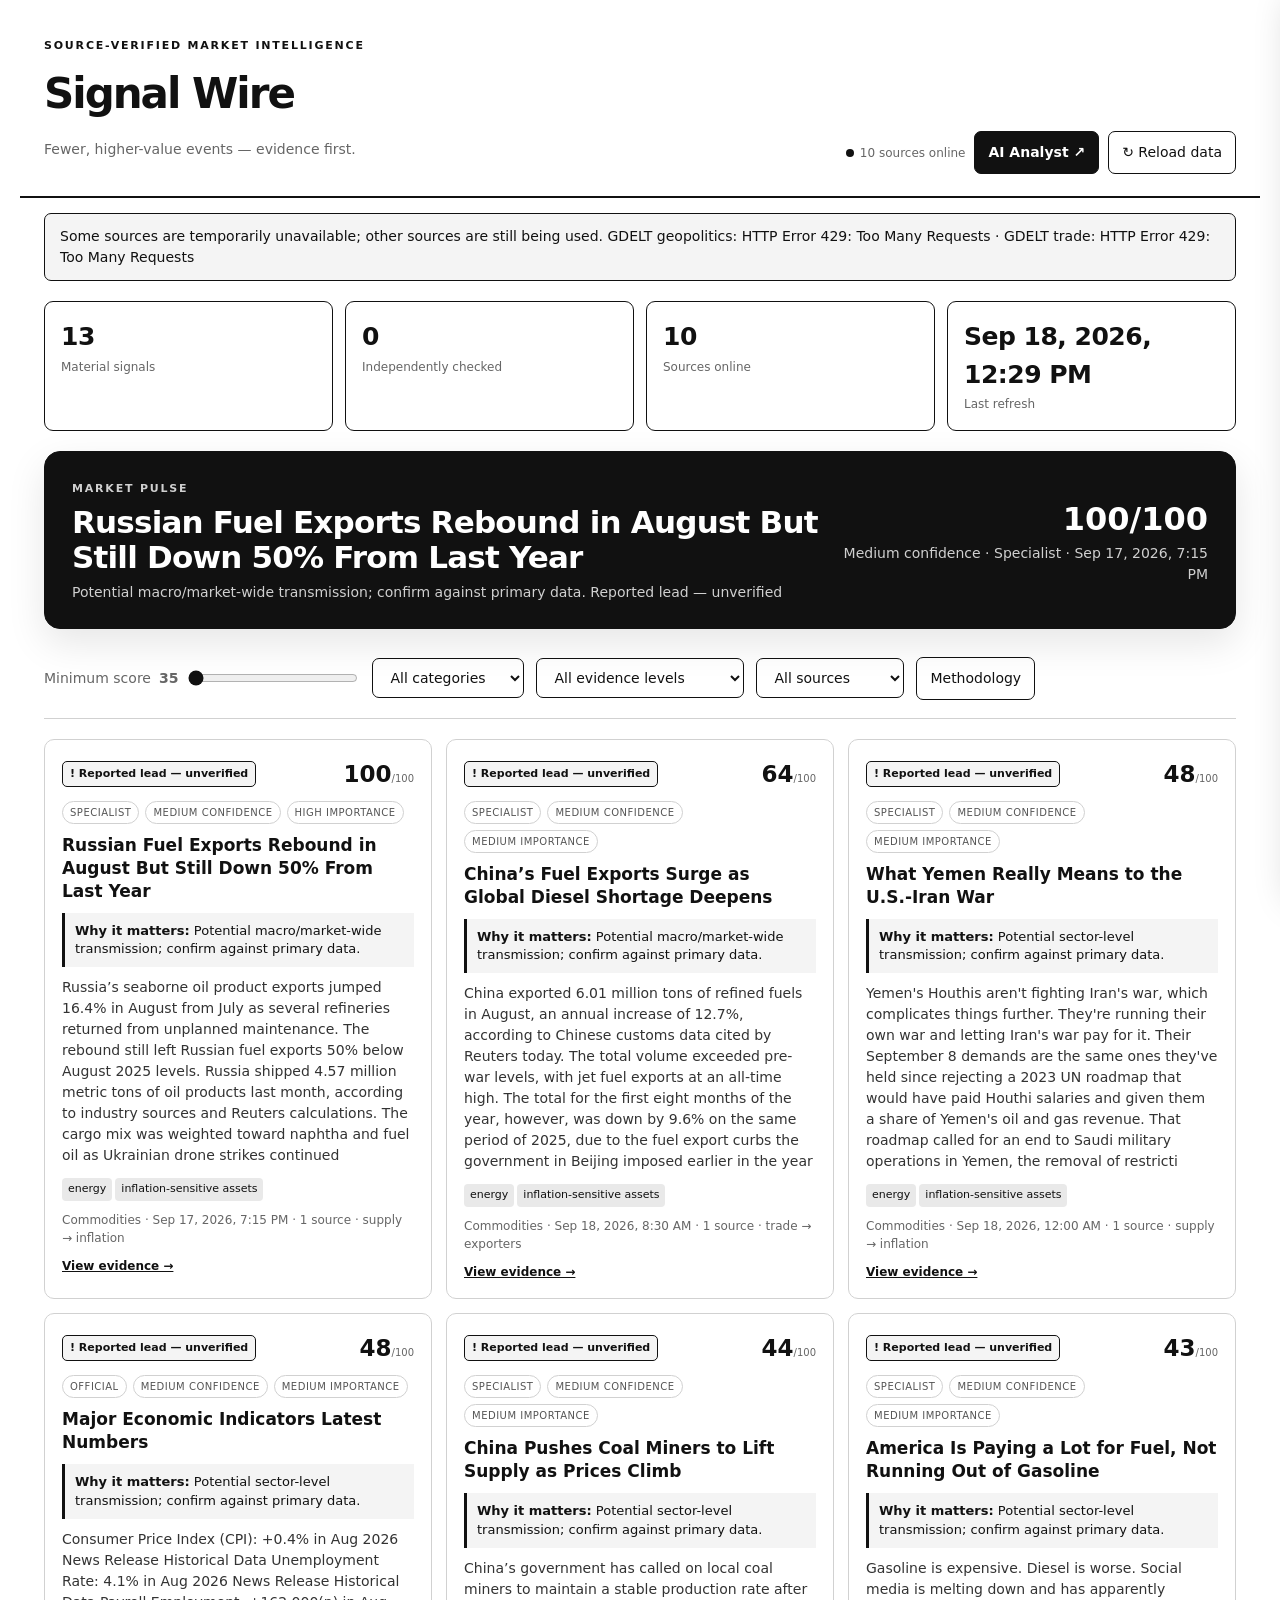
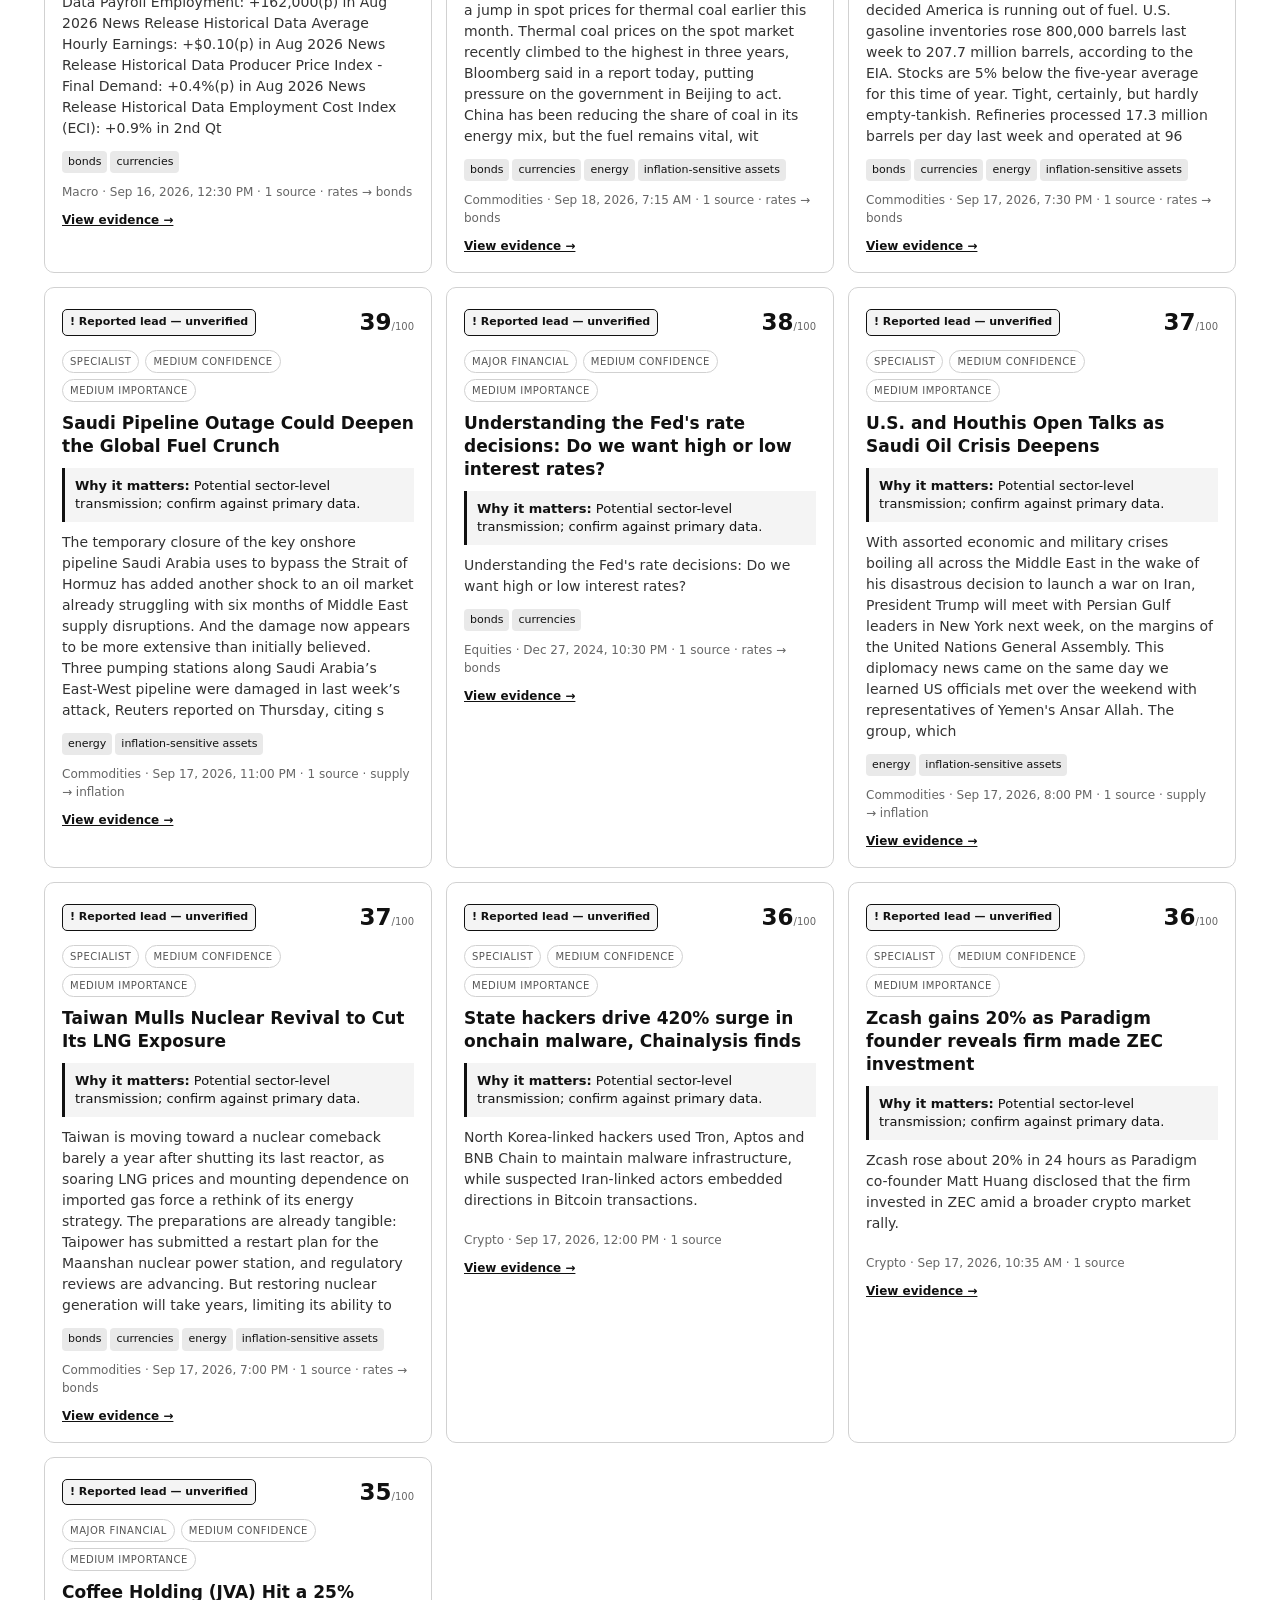
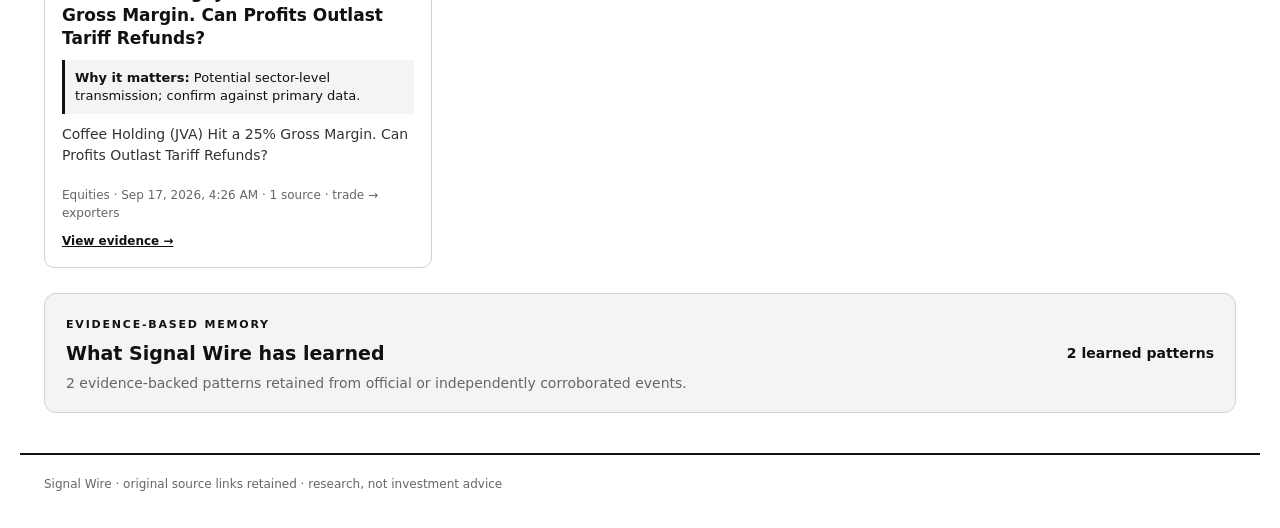
==== commit 596a7f74: "Fix Signal Wire runtime error and add monochrome animated AI analyst panel" ====
--- a/index.html
+++ b/index.html
@@ -1 +1,84 @@
-<!doctype html><html lang="en"><head><meta charset="utf-8"><meta name="viewport" content="width=device-width,initial-scale=1"><title>Signal Wire — Verified Intelligence</title><link rel="stylesheet" href="style.css"></head><body><header><div><span class="eyebrow">SOURCE-VERIFIED MARKET INTELLIGENCE</span><h1>Signal Wire</h1><p class="sub">Material economic and market events, evidence first.</p></div><div class="head-actions"><div id="health" class="health"><i></i> Loading sources</div><button id="refresh" type="button">↻ Reload data</button></div></header><main><div id="error" class="error hidden" role="alert"></div><section class="kpis" aria-label="Dashboard statistics"><div><b id="total">—</b><span>Material signals</span></div><div><b id="verifiedCount">—</b><span>2+ source checked</span></div><div><b id="sources">—</b><span>Sources online</span></div><div><b id="updated">—</b><span>Last refresh</span></div></section><section id="pulse" class="pulse" aria-live="polite"><div><span class="eyebrow">MARKET PULSE</span><h2 id="pulseTitle">Finding the signal…</h2><p id="pulseText">Loading the highest-impact verified intelligence.</p></div><div class="pulse-meta"><b id="pulseScore">—</b><span id="pulseMeta">Waiting for evidence</span></div></section><section id="pulse" class="pulse" aria-live="polite"><div><span class="eyebrow">MARKET PULSE</span><h2 id="pulseTitle">Finding the signal…</h2><p id="pulseText">Loading the highest-impact verified intelligence.</p></div><div class="pulse-meta"><b id="pulseScore">—</b><span id="pulseMeta">Waiting for evidence</span></div></section><section class="controls" aria-label="Filters"><label>Minimum score <strong id="thresholdValue">35</strong><input id="threshold" type="range" min="35" max="90" value="35"></label><select id="category" aria-label="Category"><option value="all">All categories</option><option>Macro</option><option>Geopolitics</option><option>Commodities</option><option>Equities</option><option>Crypto</option><option>Natural events</option></select><select id="verification" aria-label="Verification"><option value="all">All evidence levels</option><option value="verified">2+ source checked</option><option value="single-source">Single source</option></select><select id="source" aria-label="Source"><option value="all">All sources</option></select><button id="method" type="button" aria-expanded="false">Methodology</button></section><section id="methodology" class="method hidden"><h2>Evidence rules</h2><p><b class="verified-text">Green is reserved for material signals corroborated by two or more independent domains.</b> It means separate sources reported a closely matching event—not that Signal Wire guarantees the event is true. Open the source articles before acting.</p><p>Signals are collected from public feeds, deduplicated into event clusters, scored for market relevance, and filtered below 35. Optional AI enrichment summarizes source excerpts without inventing facts; rules remain the fallback. This is research, not financial advice.</p></section><section id="cards" class="cards" aria-live="polite"><div class="loading">Loading signals…</div></section><section class="knowledge-strip"><div><span class="eyebrow">EVIDENCE-BASED MEMORY</span><h2>What Signal Wire has learned</h2><p id="knowledgeSummary">The analyst builds a small, auditable memory from repeated, verified events — never from one unverified headline.</p></div><span id="knowledgeCount" class="knowledge-count">0 learned patterns</span></section><section class="knowledge-strip"><div><span class="eyebrow">EVIDENCE-BASED MEMORY</span><h2>What Signal Wire has learned</h2><p id="knowledgeSummary">The analyst builds a small, auditable memory from repeated, verified events — never from one unverified headline.</p></div><span id="knowledgeCount" class="knowledge-count">0 learned patterns</span></section><section class="ai-panel" aria-labelledby="aiTitle"><div class="ai-head"><div><span class="eyebrow">EVIDENCE-AWARE ANALYST</span><h2 id="aiTitle">Talk to Signal Wire AI</h2><p>Ask about the events currently displayed. The analyst separates reported facts from interpretation.</p></div><button id="aiClear" type="button">Clear chat</button></div><div id="chatLog" class="chat-log" aria-live="polite"><div class="chat-msg assistant">Hi — ask me what matters most in today’s feed, why an event could affect markets, or which sources corroborate it.</div></div><form id="chatForm" class="chat-form"><label class="sr-only" for="chatInput">Message Signal Wire AI</label><input id="chatInput" maxlength="2000" autocomplete="off" placeholder="e.g. What is the most important verified event?" required><button type="submit">Ask AI</button></form><details class="ai-settings"><summary>AI connection settings</summary><p>GitHub Pages cannot safely store an AI key. Paste your private backend URL here after deploying the included worker. It is saved only in this browser.</p><div class="endpoint-row"><input id="aiEndpoint" type="url" placeholder="https://your-worker.workers.dev/chat"><button id="saveEndpoint" type="button">Save endpoint</button></div><small id="aiStatus">Using same-site /api/chat until an endpoint is saved.</small></details></section></main><dialog id="detail"><button id="closeDetail" class="icon" aria-label="Close event details">×</button><div id="detailBody"></div></dialog><footer>Signal Wire · source links are retained · research, not investment advice</footer><script src="app.js"></script></body></html>+<!doctype html>
+<html lang="en">
+<head>
+  <meta charset="utf-8">
+  <meta name="viewport" content="width=device-width,initial-scale=1">
+  <meta name="theme-color" content="#ffffff">
+  <title>Signal Wire — Verified Intelligence</title>
+  <link rel="stylesheet" href="style.css">
+</head>
+<body>
+  <header>
+    <div>
+      <span class="eyebrow">SOURCE-VERIFIED MARKET INTELLIGENCE</span>
+      <h1>Signal Wire</h1>
+      <p class="sub">Fewer, higher-value events — evidence first.</p>
+    </div>
+    <div class="head-actions">
+      <div id="health" class="health"><i></i> Loading sources</div>
+      <button id="aiToggle" class="ai-launch" type="button" aria-expanded="false" aria-controls="aiPanel">AI Analyst <span aria-hidden="true">↗</span></button>
+      <button id="refresh" type="button">↻ Reload data</button>
+    </div>
+  </header>
+
+  <main>
+    <div id="error" class="error hidden" role="alert"></div>
+    <section class="kpis" aria-label="Dashboard statistics">
+      <div><b id="total">—</b><span>Material signals</span></div>
+      <div><b id="verifiedCount">—</b><span>Independently checked</span></div>
+      <div><b id="sources">—</b><span>Sources online</span></div>
+      <div><b id="updated">—</b><span>Last refresh</span></div>
+    </section>
+
+    <section id="pulse" class="pulse" aria-live="polite">
+      <div>
+        <span class="eyebrow">MARKET PULSE</span>
+        <h2 id="pulseTitle">Preparing the current signal</h2>
+        <p id="pulseText">Loading the highest-impact evidence. The dashboard will keep the last good view if a source fails.</p>
+      </div>
+      <div class="pulse-meta"><b id="pulseScore">—</b><span id="pulseMeta">Checking evidence</span></div>
+    </section>
+
+    <section class="controls" aria-label="Filters">
+      <label>Minimum score <strong id="thresholdValue">35</strong><input id="threshold" type="range" min="35" max="90" value="35"></label>
+      <select id="category" aria-label="Category"><option value="all">All categories</option><option>Macro</option><option>Geopolitics</option><option>Commodities</option><option>Equities</option><option>Crypto</option><option>Natural events</option></select>
+      <select id="verification" aria-label="Verification"><option value="all">All evidence levels</option><option value="confirmed">Confirmed official data</option><option value="verified">2+ source checked</option><option value="single-source">Single-source lead</option></select>
+      <select id="source" aria-label="Source"><option value="all">All sources</option></select>
+      <button id="method" type="button" aria-expanded="false">Methodology</button>
+    </section>
+
+    <section id="methodology" class="method hidden">
+      <h2>How Signal Wire decides what to show</h2>
+      <p><b>Source priority:</b> official data and filings first, then major financial reporting, specialist coverage, and discovery leads. A discovery lead cannot become confirmed by itself.</p>
+      <p><b>Relevance score:</b> a 0–100 prioritisation measure combining market breadth, event magnitude, urgency, source priority, cross-source support, and a noise penalty. It is not a price forecast.</p>
+      <p><b>Verification:</b> “confirmed” means a primary source supports the factual claim; “2+ source checked” means distinct sources agree on the underlying event. Market connections are analysis, not guaranteed causation.</p>
+    </section>
+
+    <section id="cards" class="cards" aria-live="polite"><div class="loading">Loading the latest evidence…</div></section>
+
+    <section class="knowledge-strip">
+      <div><span class="eyebrow">EVIDENCE-BASED MEMORY</span><h2>What Signal Wire has learned</h2><p id="knowledgeSummary">Only official or independently corroborated events enter memory. Old entries can be updated when better evidence arrives.</p></div>
+      <span id="knowledgeCount" class="knowledge-count">0 learned patterns</span>
+    </section>
+  </main>
+
+  <div id="aiScrim" class="ai-scrim" hidden></div>
+  <aside id="aiPanel" class="ai-panel closed" aria-labelledby="aiTitle" aria-hidden="true">
+    <div class="ai-head">
+      <div><span class="eyebrow">EVIDENCE-AWARE ANALYST</span><h2 id="aiTitle">Signal Wire AI</h2><p>Short answers grounded in the events currently on screen.</p></div>
+      <div class="ai-actions"><button id="aiClear" type="button">Clear</button><button id="aiClose" class="icon" type="button" aria-label="Close AI analyst">×</button></div>
+    </div>
+    <div id="chatLog" class="chat-log" aria-live="polite"><div class="chat-msg assistant">Ask what matters now, which evidence is strongest, or how two events may connect.</div></div>
+    <form id="chatForm" class="chat-form">
+      <label class="sr-only" for="chatInput">Message Signal Wire AI</label>
+      <input id="chatInput" maxlength="2000" autocomplete="off" placeholder="e.g. What matters most right now?" required>
+      <button type="submit">Ask AI</button>
+    </form>
+    <details class="ai-settings"><summary>Optional private endpoint</summary><p>Visitors can use the public analyst automatically. Only add a private HTTPS endpoint if you control it. Never paste a secret key here.</p><div class="endpoint-row"><input id="aiEndpoint" type="url" placeholder="https://your-worker.workers.dev"><button id="saveEndpoint" type="button">Save</button></div><small id="aiStatus">Public analyst ready.</small></details>
+  </aside>
+
+  <dialog id="detail"><button id="closeDetail" class="icon" type="button" aria-label="Close event details">×</button><div id="detailBody"></div></dialog>
+  <footer>Signal Wire · original source links retained · research, not investment advice</footer>
+  <script src="app.js"></script>
+</body>
+</html>
--- a/style.css
+++ b/style.css
@@ -1,4 +1 @@
-:root{--bg:#080d19;--panel:#111a2c;--line:#273754;--text:#eaf0fb;--muted:#9aabc5;--cyan:#72d5df;--green:#43d895;--greenbg:#103c31;--amber:#ffd281;--red:#ff9aa5}*{box-sizing:border-box}body{margin:0;background:radial-gradient(circle at 85% -15%,#193151 0,var(--bg) 43%);color:var(--text);font:14px Inter,ui-sans-serif,system-ui,sans-serif}header,main,footer{max-width:1240px;margin:auto}header{padding:38px 24px 24px;display:flex;justify-content:space-between;gap:20px;align-items:end}.eyebrow{color:var(--cyan);font-size:11px;font-weight:800;letter-spacing:1.8px}h1{font-size:42px;letter-spacing:-2px;margin:7px 0}.sub,.meta,small,footer{color:var(--muted)}.head-actions{display:flex;gap:16px;align-items:center}.health{font-size:12px;color:var(--muted)}.health i{display:inline-block;width:8px;height:8px;border-radius:50%;background:var(--green);margin-right:6px}button,select{font:inherit;background:#172640;border:1px solid #334968;border-radius:7px;color:var(--text);padding:10px 13px;cursor:pointer}button:hover,select:hover{border-color:var(--cyan)}main{padding:0 24px 40px}.error{margin-bottom:15px;padding:12px 15px;border:1px solid #814452;border-radius:8px;background:#3b202c;color:#ffd3d8}.hidden{display:none}.kpis{display:grid;grid-template-columns:repeat(4,1fr);gap:12px;margin-bottom:18px}.kpis div{padding:16px;border:1px solid var(--line);border-radius:10px;background:#10192a}.kpis b{display:block;font-size:25px}.kpis span{font-size:12px;color:var(--muted)}.controls{padding:8px 0 18px;border-bottom:1px solid var(--line);display:flex;gap:12px;align-items:center;flex-wrap:wrap}.controls label{display:flex;gap:8px;align-items:center;color:var(--muted)}input{accent-color:var(--cyan)}.method{margin:15px 0;padding:15px 17px;line-height:1.55;border:1px solid var(--line);border-radius:8px;background:#111b2e}.method h2{margin:0}.verified-text{color:var(--green)}.cards{display:grid;grid-template-columns:repeat(auto-fill,minmax(330px,1fr));gap:14px;margin-top:20px}.card{display:flex;flex-direction:column;gap:10px;padding:17px;border:1px solid var(--line);border-radius:10px;background:rgba(17,26,44,.93);cursor:pointer;outline:none;transition:border-color .15s,transform .15s}.card:hover,.card:focus{border-color:#617799;transform:translateY(-1px)}.card.verified{border-color:#276b55;background:linear-gradient(135deg,rgba(16,60,49,.65),rgba(17,26,44,.96) 70%)}.card-top{display:flex;justify-content:space-between;align-items:center}.badge{font-size:11px;font-weight:800;border-radius:5px;padding:4px 7px}.checked{background:var(--greenbg);color:var(--green);border:1px solid #257052}.unverified{background:#45371f;color:var(--amber)}.score{font-weight:800;font-size:23px}.card h2,#detail h2{font-size:17px;line-height:1.35;margin:0}.summary{margin:0;color:#c4d0e5;line-height:1.5}.tags span{display:inline-block;padding:3px 6px;margin:2px 3px 0 0;border-radius:4px;background:#20304b;color:#c2d1eb;font-size:11px}.meta{font-size:12px}.view{font-weight:700;color:var(--cyan);font-size:12px}.loading{padding:50px;grid-column:1/-1;text-align:center;color:var(--muted)}dialog{position:relative;max-width:720px;width:calc(100% - 28px);max-height:85vh;overflow:auto;padding:28px;border:1px solid #3f5678;border-radius:12px;background:#101a2d;color:var(--text)}dialog::backdrop{background:rgba(0,0,0,.68)}.icon{position:absolute;right:13px;top:11px;padding:2px 9px;font-size:24px;background:transparent;border:0}.detail-summary{color:#ced9eb;font-size:15px;line-height:1.6}dl{display:grid;grid-template-columns:145px 1fr;gap:10px;margin:22px 0}dt{font-weight:750;color:var(--muted)}dd{margin:0}.source-list{list-style:none;padding:0;margin:8px 0}.source-list li{display:grid;grid-template-columns:1fr auto;gap:3px;padding:11px 0;border-bottom:1px solid var(--line)}.source-list small{grid-column:1}.source-list a{grid-column:2;grid-row:1/3;color:var(--cyan)}.disclaimer{font-size:12px;color:var(--muted);line-height:1.5}footer{border-top:1px solid var(--line);padding:20px 24px 35px;font-size:12px}@media(max-width:650px){header{padding-top:25px;align-items:start;flex-direction:column}h1{font-size:34px}.head-actions{width:100%;justify-content:space-between}.kpis{grid-template-columns:repeat(2,1fr)}.cards{grid-template-columns:1fr}.controls select,.controls button{flex:1}dl{grid-template-columns:1fr;gap:3px}dd{margin-bottom:9px}.source-list li{grid-template-columns:1fr}.source-list a{grid-column:1;grid-row:auto;margin-top:4px}}.ai-panel{margin-top:24px;padding:19px;border:1px solid var(--line);border-radius:12px;background:rgba(17,26,44,.95)}.ai-head{display:flex;justify-content:space-between;gap:16px;align-items:start}.ai-head h2{margin:5px 0;font-size:20px}.ai-head p{margin:0;color:var(--muted);line-height:1.45}.chat-log{height:230px;overflow:auto;margin:17px 0;padding:13px;border-radius:8px;background:#0b1322;border:1px solid #1e2c44}.chat-msg{max-width:85%;padding:10px 12px;margin:8px 0;border-radius:10px;line-height:1.45;white-space:pre-wrap}.chat-msg.assistant{background:#1b2a43;color:#dbe7fa}.chat-msg.user{margin-left:auto;background:#164b4b;color:#d9fff3}.chat-msg.error-msg{background:#402733;color:#ffd7dc}.chat-form,.endpoint-row{display:flex;gap:8px}.chat-form input,.endpoint-row input{min-width:0;flex:1;padding:11px 12px;border:1px solid #334968;border-radius:7px;background:#0f1a2c;color:var(--text);font:inherit}.ai-settings{margin-top:13px;color:var(--muted);font-size:12px}.ai-settings p{line-height:1.5}.ai-settings input{font-size:12px}.sr-only{position:absolute;width:1px;height:1px;padding:0;margin:-1px;overflow:hidden;clip:rect(0,0,0,0);white-space:nowrap;border:0}@media(max-width:650px){.ai-head{flex-direction:column}.chat-form,.endpoint-row{flex-direction:column}.chat-form button,.endpoint-row button{width:100%}}
-.pulse{margin:20px 0;padding:24px 26px;border:1px solid #415a80;border-radius:16px;background:linear-gradient(110deg,#182a46,#111a2c 70%);display:flex;justify-content:space-between;gap:20px;align-items:center;box-shadow:0 16px 40px #0003;animation:rise .5s ease both}.pulse h2{font-size:clamp(20px,3vw,30px);margin:6px 0 8px;max-width:760px;line-height:1.15}.pulse p{margin:0;color:#c5d3e8;max-width:760px;line-height:1.45}.pulse-meta{text-align:right;min-width:130px}.pulse-meta b{font-size:32px;display:block}.pulse-meta span{font-size:12px;color:var(--muted)}.card-labels{display:flex;gap:6px;flex-wrap:wrap}.card-labels span{font-size:10px;text-transform:uppercase;letter-spacing:.5px;color:#aebed7;border:1px solid #304764;border-radius:99px;padding:3px 7px}.why{margin:0;padding:9px 10px;border-left:2px solid var(--cyan);background:#15243a;color:#e3edf9;line-height:1.4;font-size:13px}.score small{font-size:10px;color:var(--muted);font-weight:500}.knowledge-strip{margin:24px 0;padding:18px 20px;border:1px solid var(--line);border-radius:12px;display:flex;justify-content:space-between;align-items:center;gap:15px;background:#0e1727}.knowledge-strip h2{margin:5px 0;font-size:19px}.knowledge-strip p{margin:0;color:var(--muted);max-width:760px;line-height:1.45}.knowledge-count{white-space:nowrap;color:var(--cyan);font-weight:700}@keyframes rise{from{opacity:0;transform:translateY(7px)}to{opacity:1;transform:none}}button:active,.card:active{transform:scale(.985)}@media(max-width:650px){.pulse,.knowledge-strip{align-items:flex-start;flex-direction:column}.pulse-meta{text-align:left}.pulse-meta b{font-size:24px}}
-
-.pulse{margin:20px 0;padding:24px 26px;border:1px solid #415a80;border-radius:16px;background:linear-gradient(110deg,#182a46,#111a2c 70%);display:flex;justify-content:space-between;gap:20px;align-items:center;box-shadow:0 16px 40px #0003;animation:rise .5s ease both}.pulse h2{font-size:clamp(20px,3vw,30px);margin:6px 0 8px;max-width:760px;line-height:1.15}.pulse p{margin:0;color:#c5d3e8;max-width:760px;line-height:1.45}.pulse-meta{text-align:right;min-width:130px}.pulse-meta b{font-size:32px;display:block}.pulse-meta span{font-size:12px;color:var(--muted)}.card-labels{display:flex;gap:6px;flex-wrap:wrap}.card-labels span{font-size:10px;text-transform:uppercase;letter-spacing:.5px;color:#aebed7;border:1px solid #304764;border-radius:99px;padding:3px 7px}.why{margin:0;padding:9px 10px;border-left:2px solid var(--cyan);background:#15243a;color:#e3edf9;line-height:1.4;font-size:13px}.score small{font-size:10px;color:var(--muted);font-weight:500}.knowledge-strip{margin:24px 0;padding:18px 20px;border:1px solid var(--line);border-radius:12px;display:flex;justify-content:space-between;align-items:center;gap:15px;background:#0e1727}.knowledge-strip h2{margin:5px 0;font-size:19px}.knowledge-strip p{margin:0;color:var(--muted);max-width:760px;line-height:1.45}.knowledge-count{white-space:nowrap;color:var(--cyan);font-weight:700}@keyframes rise{from{opacity:0;transform:translateY(7px)}to{opacity:1;transform:none}}button:active,.card:active{transform:scale(.985)}@media(max-width:650px){.pulse,.knowledge-strip{align-items:flex-start;flex-direction:column}.pulse-meta{text-align:left}.pulse-meta b{font-size:24px}}
+:root{--bg:#fff;--panel:#fff;--soft:#f4f4f4;--soft-2:#e9e9e9;--line:#d1d1d1;--ink:#111;--muted:#666;--shadow:0 14px 38px rgba(0,0,0,.10);--spring:cubic-bezier(.22,1.28,.36,1)}*{box-sizing:border-box}html{scroll-behavior:smooth}body{margin:0;background:var(--bg);color:var(--ink);font:14px/1.5 Inter,ui-sans-serif,system-ui,-apple-system,BlinkMacSystemFont,"Segoe UI",sans-serif}body.ai-open{overflow:hidden}header,main,footer{max-width:1240px;margin:auto}header{padding:34px 24px 22px;display:flex;justify-content:space-between;gap:22px;align-items:end;border-bottom:2px solid var(--ink)}main{padding:0 24px 40px}.eyebrow{color:var(--ink);font-size:11px;font-weight:850;letter-spacing:1.8px}h1{font-size:42px;letter-spacing:-2px;margin:7px 0}.sub,.meta,small,footer,.health{color:var(--muted)}.head-actions{display:flex;gap:9px;align-items:center;flex-wrap:wrap;justify-content:flex-end}.health{font-size:12px}.health i{display:inline-block;width:8px;height:8px;border-radius:50%;background:var(--ink);margin-right:6px}.health.offline i{background:#aaa}button,select{font:inherit;background:var(--panel);border:1px solid var(--ink);border-radius:7px;color:var(--ink);padding:10px 13px;cursor:pointer}button,select,a,.card,[role=button]{transition:transform .18s var(--spring),background-color .18s ease,color .18s ease,border-color .18s ease,box-shadow .18s ease}button:hover,select:hover,button:focus-visible,select:focus-visible{background:var(--ink);color:#fff;outline:2px solid var(--ink);outline-offset:2px}button:active,select:active,a:active,.card:active,[role=button]:active{transform:scale(.97)}.ai-launch{background:var(--ink);color:#fff;font-weight:750}.ai-launch:hover{background:#444}.error{margin:15px 0;padding:12px 15px;border:1px solid var(--ink);border-radius:7px;background:var(--soft);color:var(--ink)}.hidden{display:none!important}.kpis{display:grid;grid-template-columns:repeat(4,1fr);gap:12px;margin:20px 0}.kpis div{padding:16px;border:1px solid var(--ink);border-radius:9px;background:var(--panel)}.kpis b{display:block;font-size:25px;letter-spacing:-.5px}.kpis span{font-size:12px;color:var(--muted)}.pulse{margin:20px 0;padding:25px 27px;border:1px solid var(--ink);border-radius:16px;background:var(--ink);color:#fff;display:flex;justify-content:space-between;gap:20px;align-items:center;box-shadow:var(--shadow);animation:rise .48s var(--spring) both}.pulse .eyebrow,.pulse p,.pulse-meta span{color:#d0d0d0}.pulse h2{font-size:clamp(21px,3vw,31px);margin:7px 0 8px;max-width:800px;line-height:1.12;letter-spacing:-.8px}.pulse p{margin:0;max-width:800px;line-height:1.45}.pulse-meta{text-align:right;min-width:125px}.pulse-meta b{font-size:32px;display:block}.controls{padding:8px 0 18px;border-bottom:1px solid var(--line);display:flex;gap:12px;align-items:center;flex-wrap:wrap}.controls label{display:flex;gap:8px;align-items:center;color:var(--muted)}.controls input[type=range]{min-width:170px;accent-color:var(--ink)}.method{margin:15px 0;padding:16px 18px;line-height:1.55;border:1px solid var(--ink);border-radius:9px;background:var(--soft)}.method h2{margin:0 0 7px}.cards{display:grid;grid-template-columns:repeat(auto-fill,minmax(330px,1fr));gap:14px;margin-top:20px}.card{display:flex;flex-direction:column;gap:10px;padding:17px;border:1px solid var(--line);border-radius:10px;background:#fff;cursor:pointer;outline:none;animation:cardIn .38s var(--spring) both}.card:hover,.card:focus{border-color:var(--ink);transform:translateY(-3px);box-shadow:0 9px 24px rgba(0,0,0,.09)}.card.verified{border:2px solid var(--ink)}.card-top{display:flex;justify-content:space-between;align-items:center;gap:8px}.badge{font-size:11px;font-weight:850;border-radius:5px;padding:4px 7px;border:1px solid var(--ink);background:#fff;color:var(--ink)}.checked{background:var(--ink);color:#fff}.unverified{background:var(--soft)}.score{font-weight:850;font-size:23px;white-space:nowrap}.score small{font-size:10px;font-weight:500}.card-labels{display:flex;gap:6px;flex-wrap:wrap}.card-labels span{font-size:10px;text-transform:uppercase;letter-spacing:.5px;color:#555;border:1px solid var(--line);border-radius:99px;padding:3px 7px}.card h2,#detail h2{font-size:17px;line-height:1.35;margin:0}.summary{margin:0;color:#333;line-height:1.5}.why{margin:0;padding:9px 10px;background:var(--soft);border-left:3px solid var(--ink);font-size:13px;line-height:1.4}.why b{font-weight:850}.tags span{display:inline-block;padding:3px 6px;margin:2px 3px 0 0;border-radius:4px;background:var(--soft-2);color:var(--ink);font-size:11px}.meta{font-size:12px}.view{font-weight:750;color:var(--ink);font-size:12px;text-decoration:underline}.loading{padding:50px;grid-column:1/-1;text-align:center;color:var(--muted);border:1px dashed var(--line);border-radius:10px}.knowledge-strip{margin:25px 0 0;padding:19px 21px;border:1px solid var(--line);border-radius:12px;display:flex;justify-content:space-between;align-items:center;gap:15px;background:var(--soft)}.knowledge-strip h2{margin:5px 0;font-size:19px}.knowledge-strip p{margin:0;color:var(--muted);max-width:780px;line-height:1.45}.knowledge-count{white-space:nowrap;color:var(--ink);font-weight:800}.ai-scrim{position:fixed;inset:0;z-index:29;background:rgba(0,0,0,.30);opacity:0;transition:opacity .22s ease}.ai-scrim.visible{opacity:1}.ai-panel{position:fixed;z-index:30;top:0;right:0;width:min(470px,100vw);height:100dvh;margin:0;padding:22px;background:#fff;border-left:2px solid var(--ink);box-shadow:-14px 0 35px rgba(0,0,0,.18);transform:translateX(0);transition:transform .42s var(--spring);display:flex;flex-direction:column}.ai-panel.closed{transform:translateX(105%);pointer-events:none}.ai-head{display:flex;justify-content:space-between;gap:16px;align-items:start;padding-bottom:16px;border-bottom:1px solid var(--ink)}.ai-head h2{margin:5px 0;font-size:21px}.ai-head p{margin:0;color:var(--muted);line-height:1.45}.ai-actions{display:flex;gap:6px;align-items:start}.icon{padding:2px 9px;font-size:24px;line-height:1;background:#fff}.icon:hover{background:var(--ink);color:#fff}.chat-log{flex:1;min-height:180px;overflow:auto;margin:17px 0;padding:13px;border-radius:8px;background:var(--soft);border:1px solid var(--line)}.chat-msg{max-width:88%;padding:10px 12px;margin:8px 0;border-radius:8px;border:1px solid var(--ink);line-height:1.45;white-space:pre-wrap}.chat-msg.assistant{background:#fff;color:var(--ink)}.chat-msg.user{margin-left:auto;background:var(--ink);color:#fff}.chat-msg.error-msg{background:var(--soft-2);color:var(--ink)}.chat-form,.endpoint-row{display:flex;gap:8px}.chat-form input,.endpoint-row input{min-width:0;flex:1;padding:11px 12px;border:1px solid var(--ink);border-radius:7px;background:#fff;color:var(--ink);font:inherit}.ai-settings{margin-top:13px;color:var(--muted);font-size:12px}.ai-settings p{line-height:1.5}.ai-settings input{font-size:12px}.source-time{font-size:11px;color:var(--muted)}dialog{position:relative;max-width:740px;width:calc(100% - 28px);max-height:85vh;overflow:auto;padding:28px;border:2px solid var(--ink);border-radius:12px;background:#fff;color:var(--ink);box-shadow:var(--shadow)}dialog::backdrop{background:rgba(0,0,0,.68)}.detail-summary{color:#333;font-size:15px;line-height:1.6}dl{display:grid;grid-template-columns:155px 1fr;gap:10px;margin:22px 0}dt{font-weight:800;color:var(--muted)}dd{margin:0}.source-list{list-style:none;padding:0;margin:8px 0}.source-list li{display:grid;grid-template-columns:1fr auto;gap:3px;padding:11px 0;border-bottom:1px solid var(--line)}.source-list small,.source-list .source-time{grid-column:1}.source-list a{grid-column:2;grid-row:1/4;color:var(--ink);font-weight:750}.disclaimer{font-size:12px;color:var(--muted);line-height:1.5}footer{border-top:2px solid var(--ink);padding:20px 24px 35px;font-size:12px}@keyframes rise{from{opacity:0;transform:translateY(9px) scale(.99)}to{opacity:1;transform:none}}@keyframes cardIn{from{opacity:0;transform:translateY(7px)}to{opacity:1;transform:none}}.sr-only{position:absolute;width:1px;height:1px;padding:0;margin:-1px;overflow:hidden;clip:rect(0,0,0,0);white-space:nowrap;border:0}@media(max-width:650px){header{padding-top:25px;align-items:start;flex-direction:column}h1{font-size:35px}.head-actions{width:100%;justify-content:flex-start}.kpis{grid-template-columns:repeat(2,1fr)}.cards{grid-template-columns:1fr}.controls select,.controls button{flex:1}.controls label{width:100%;justify-content:space-between}.controls input[type=range]{flex:1;min-width:0}.pulse,.knowledge-strip{align-items:flex-start;flex-direction:column}.pulse-meta{text-align:left}.pulse-meta b{font-size:25px}dl{grid-template-columns:1fr;gap:3px}dd{margin-bottom:9px}.source-list li{grid-template-columns:1fr}.source-list a{grid-column:1;grid-row:auto;margin-top:4px}.ai-panel{width:100vw}.ai-head{flex-direction:row}.chat-form,.endpoint-row{flex-direction:column}.chat-form button,.endpoint-row button{width:100%}}@media(prefers-reduced-motion:reduce){*,*:before,*:after{animation-duration:.01ms!important;transition-duration:.01ms!important;scroll-behavior:auto!important}}
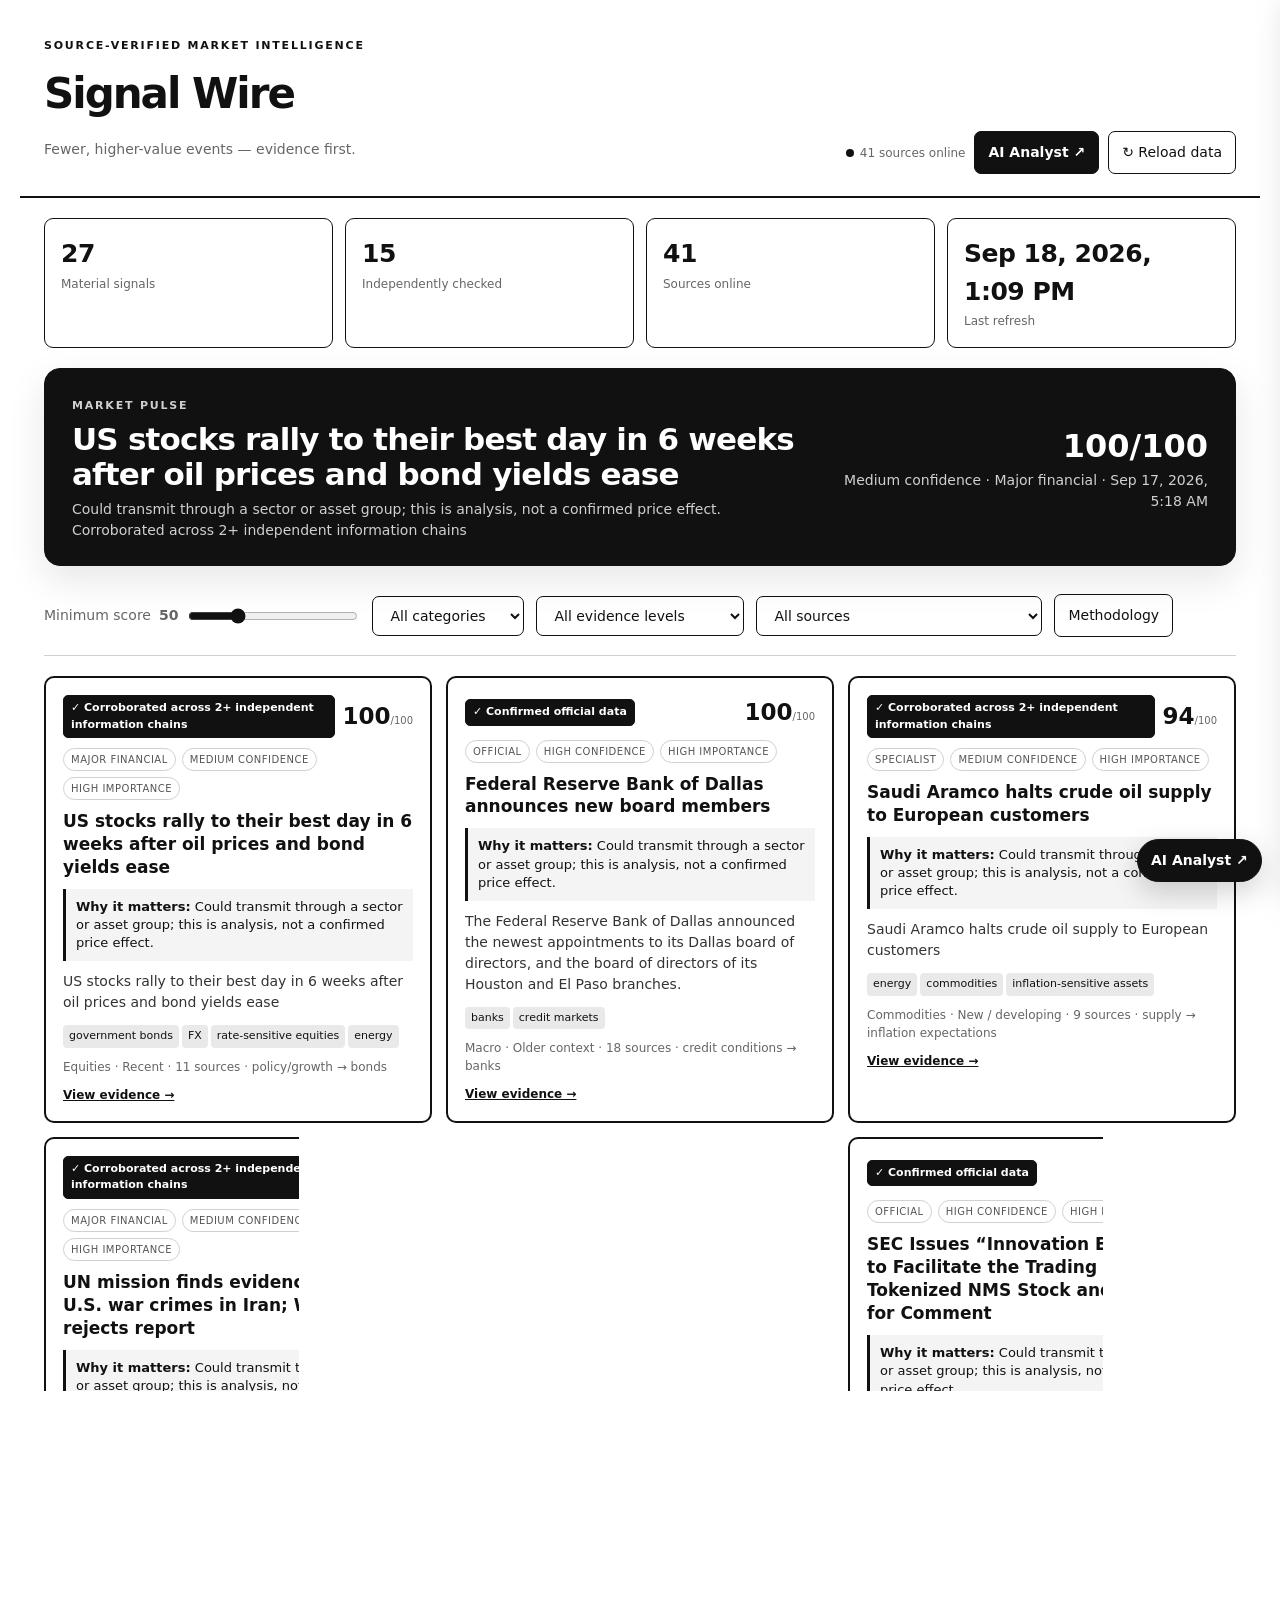
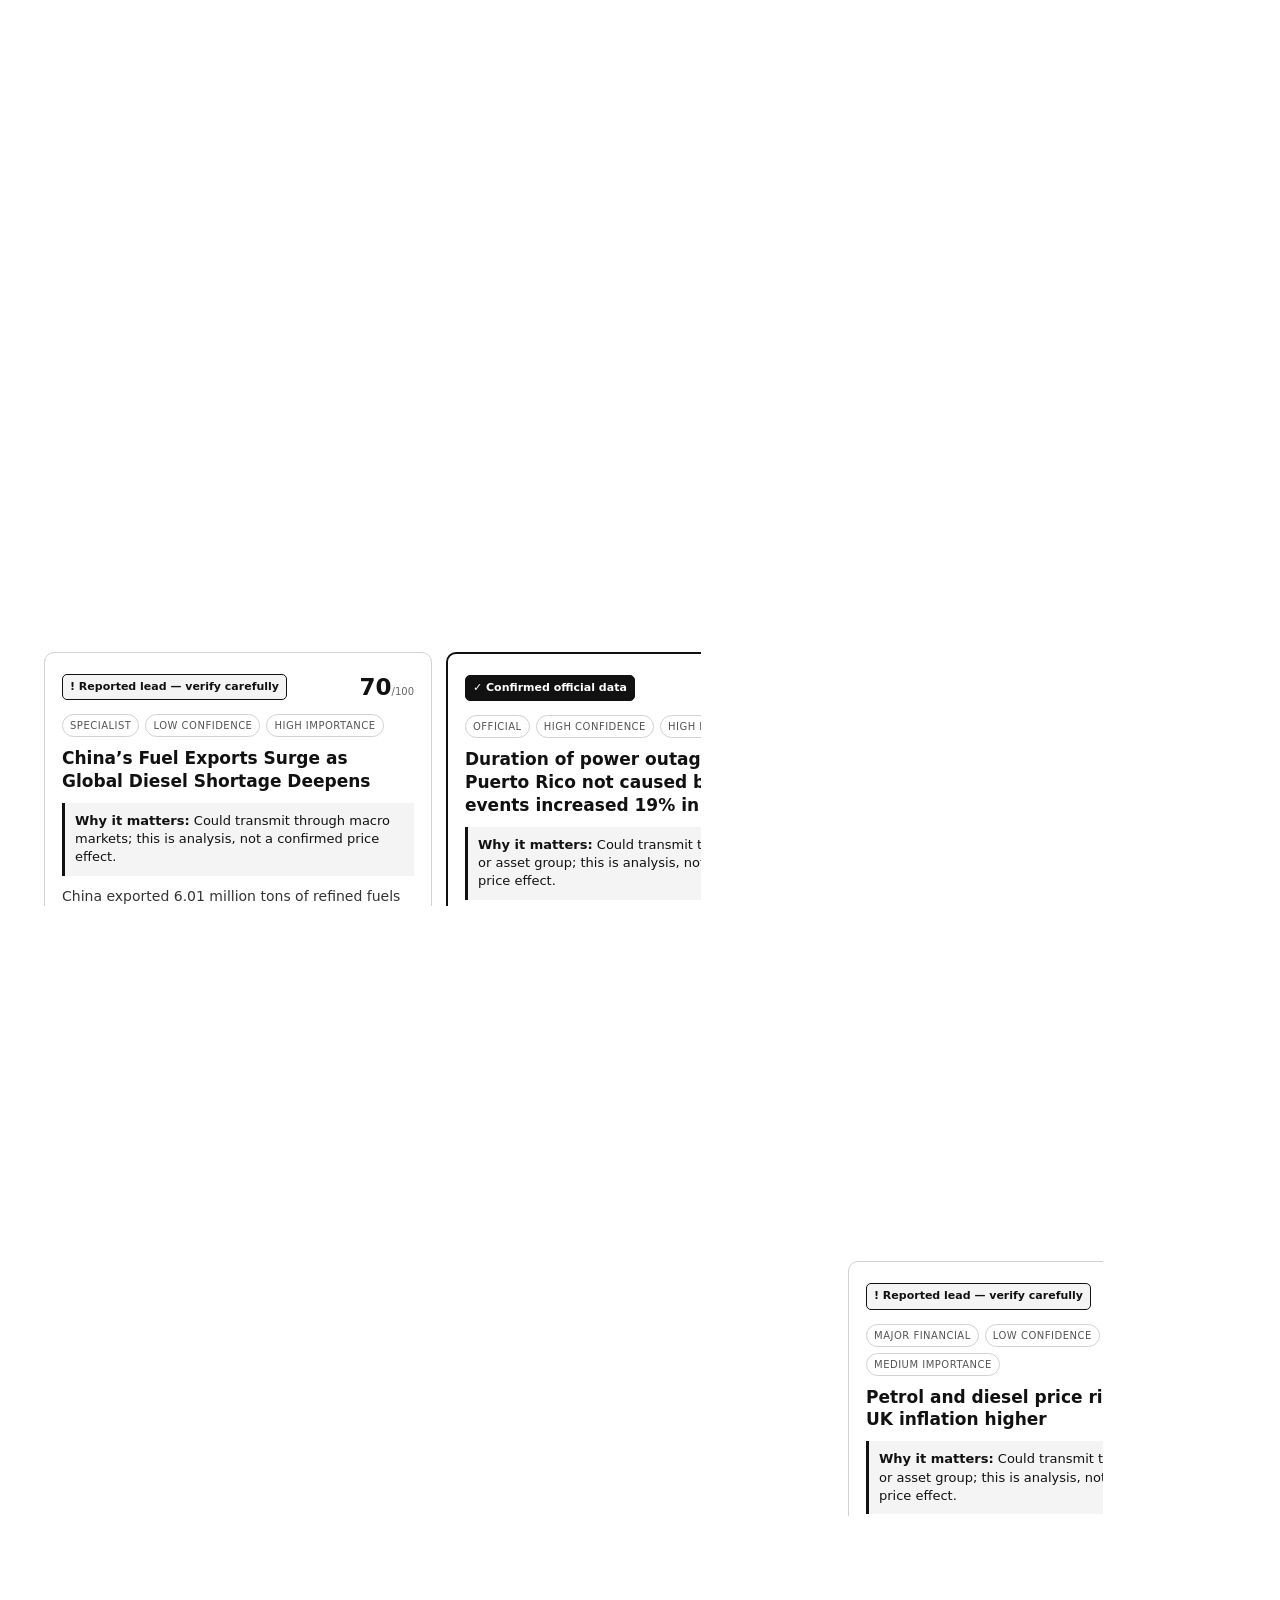
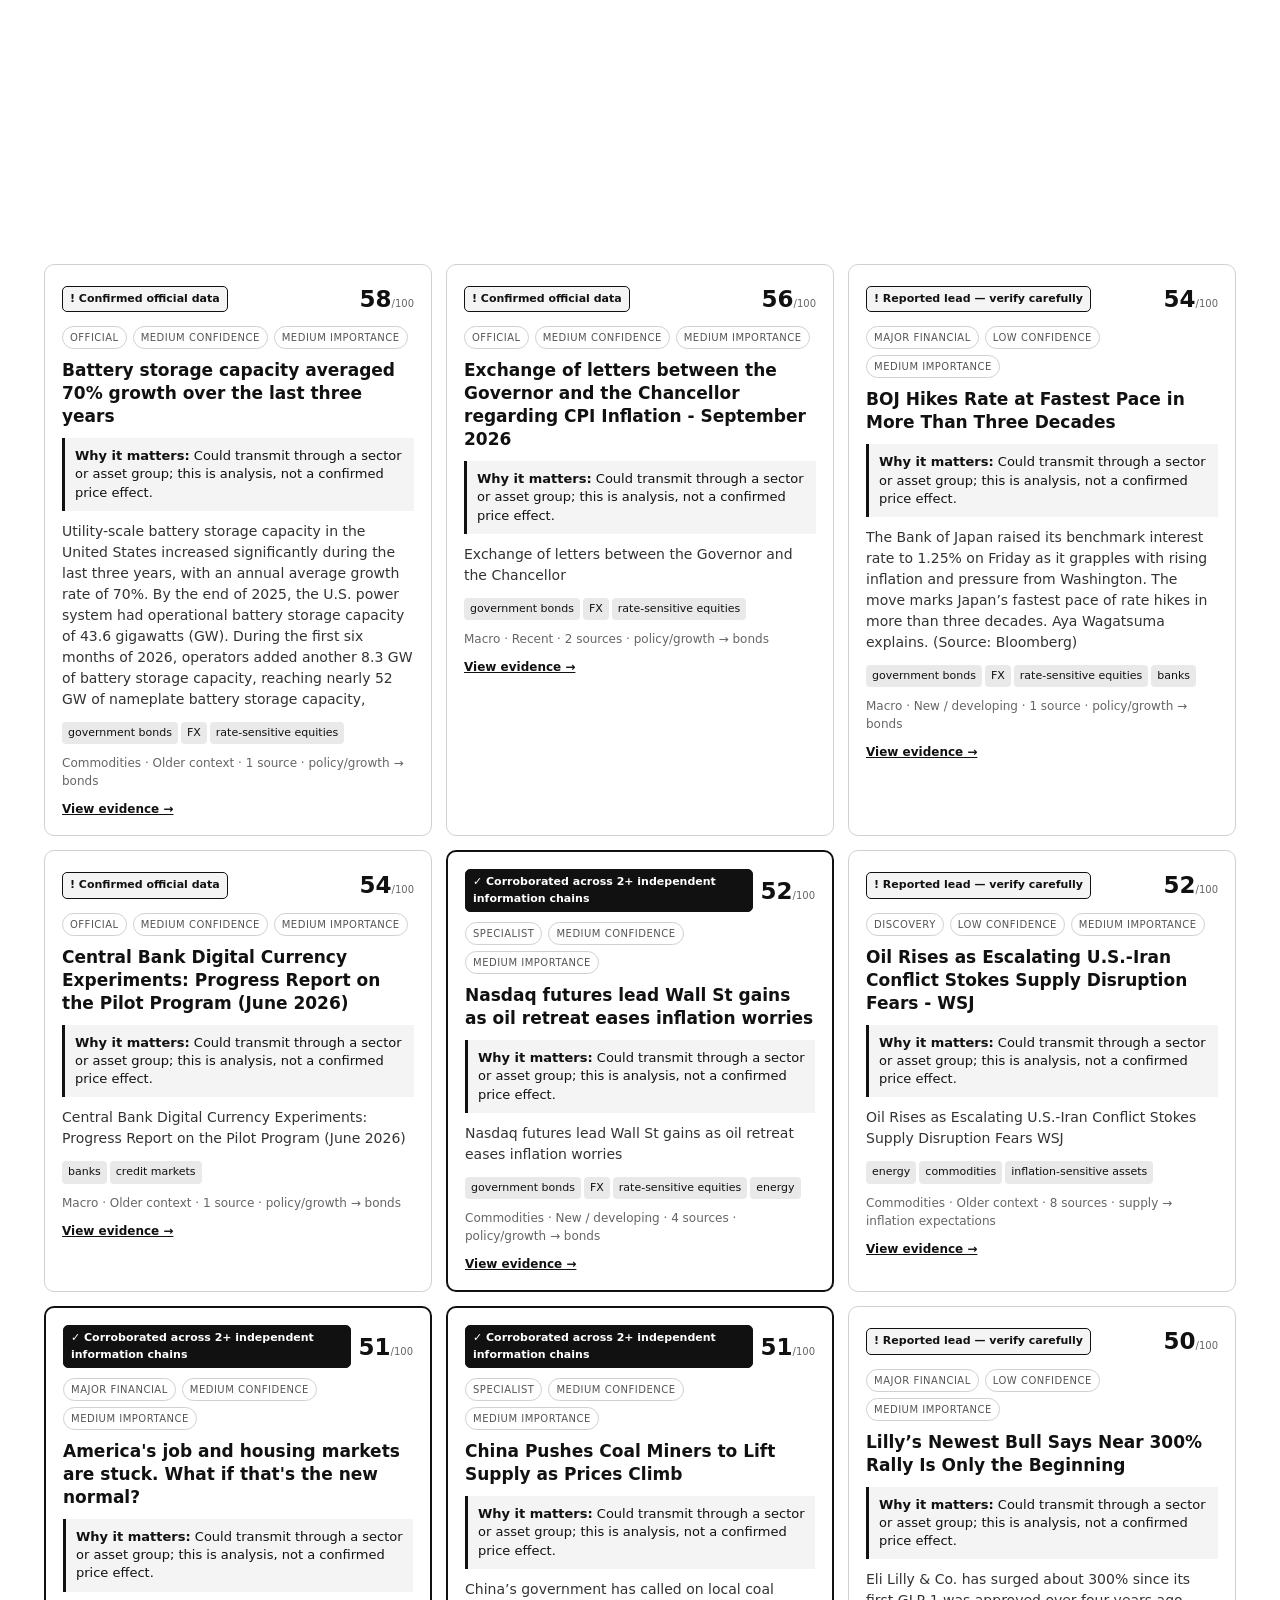
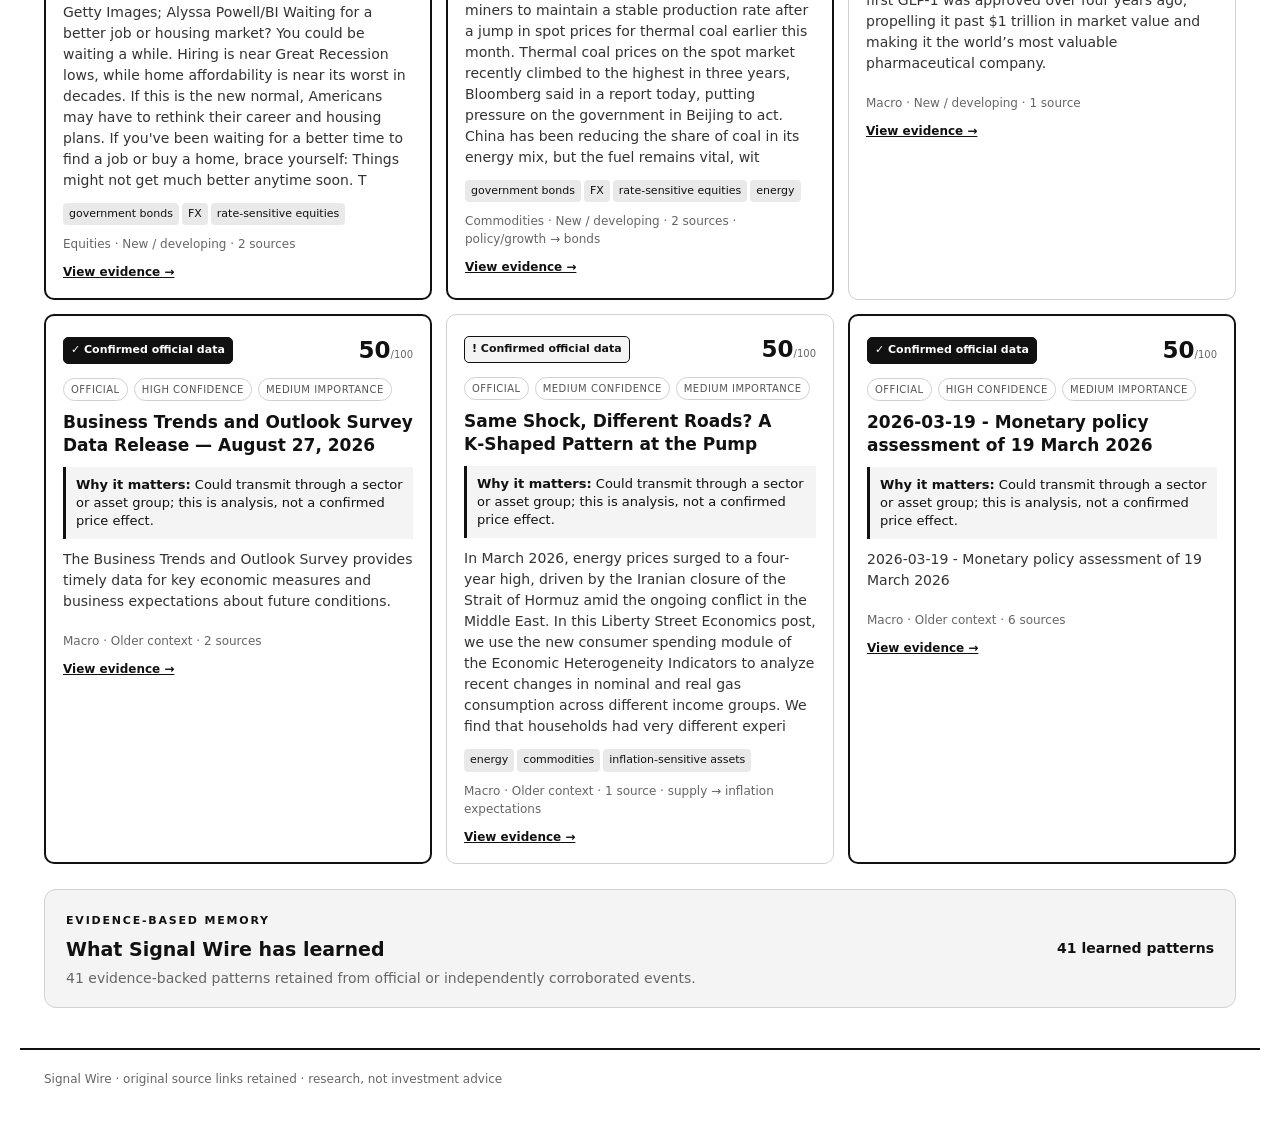
==== commit fbed176d: "Fix dashboard error, add animated AI dock, and sharpen market intelligence" ====
--- a/index.html
+++ b/index.html
@@ -40,7 +40,7 @@
     </section>
 
     <section class="controls" aria-label="Filters">
-      <label>Minimum score <strong id="thresholdValue">35</strong><input id="threshold" type="range" min="35" max="90" value="35"></label>
+      <label>Minimum score <strong id="thresholdValue">50</strong><input id="threshold" type="range" min="35" max="90" value="50"></label>
       <select id="category" aria-label="Category"><option value="all">All categories</option><option>Macro</option><option>Geopolitics</option><option>Commodities</option><option>Equities</option><option>Crypto</option><option>Natural events</option></select>
       <select id="verification" aria-label="Verification"><option value="all">All evidence levels</option><option value="confirmed">Confirmed official data</option><option value="verified">2+ source checked</option><option value="single-source">Single-source lead</option></select>
       <select id="source" aria-label="Source"><option value="all">All sources</option></select>
@@ -49,7 +49,7 @@
 
     <section id="methodology" class="method hidden">
       <h2>How Signal Wire decides what to show</h2>
-      <p><b>Source priority:</b> official data and filings first, then major financial reporting, specialist coverage, and discovery leads. A discovery lead cannot become confirmed by itself.</p>
+      <p><b>Source priority:</b> three verification tiers are used: official data and filings first, then major financial reporting, then specialist coverage. Discovery leads sit outside those tiers and cannot become confirmed by themselves.</p>
       <p><b>Relevance score:</b> a 0–100 prioritisation measure combining market breadth, event magnitude, urgency, source priority, cross-source support, and a noise penalty. It is not a price forecast.</p>
       <p><b>Verification:</b> “confirmed” means a primary source supports the factual claim; “2+ source checked” means distinct sources agree on the underlying event. Market connections are analysis, not guaranteed causation.</p>
     </section>
@@ -63,6 +63,7 @@
   </main>
 
   <div id="aiScrim" class="ai-scrim" hidden></div>
+  <button id="aiDockButton" class="ai-dock" type="button" aria-label="Open Signal Wire AI analyst" aria-controls="aiPanel">AI Analyst <span aria-hidden="true">↗</span></button>
   <aside id="aiPanel" class="ai-panel closed" aria-labelledby="aiTitle" aria-hidden="true">
     <div class="ai-head">
       <div><span class="eyebrow">EVIDENCE-AWARE ANALYST</span><h2 id="aiTitle">Signal Wire AI</h2><p>Short answers grounded in the events currently on screen.</p></div>
--- a/style.css
+++ b/style.css
@@ -1 +1 @@
-:root{--bg:#fff;--panel:#fff;--soft:#f4f4f4;--soft-2:#e9e9e9;--line:#d1d1d1;--ink:#111;--muted:#666;--shadow:0 14px 38px rgba(0,0,0,.10);--spring:cubic-bezier(.22,1.28,.36,1)}*{box-sizing:border-box}html{scroll-behavior:smooth}body{margin:0;background:var(--bg);color:var(--ink);font:14px/1.5 Inter,ui-sans-serif,system-ui,-apple-system,BlinkMacSystemFont,"Segoe UI",sans-serif}body.ai-open{overflow:hidden}header,main,footer{max-width:1240px;margin:auto}header{padding:34px 24px 22px;display:flex;justify-content:space-between;gap:22px;align-items:end;border-bottom:2px solid var(--ink)}main{padding:0 24px 40px}.eyebrow{color:var(--ink);font-size:11px;font-weight:850;letter-spacing:1.8px}h1{font-size:42px;letter-spacing:-2px;margin:7px 0}.sub,.meta,small,footer,.health{color:var(--muted)}.head-actions{display:flex;gap:9px;align-items:center;flex-wrap:wrap;justify-content:flex-end}.health{font-size:12px}.health i{display:inline-block;width:8px;height:8px;border-radius:50%;background:var(--ink);margin-right:6px}.health.offline i{background:#aaa}button,select{font:inherit;background:var(--panel);border:1px solid var(--ink);border-radius:7px;color:var(--ink);padding:10px 13px;cursor:pointer}button,select,a,.card,[role=button]{transition:transform .18s var(--spring),background-color .18s ease,color .18s ease,border-color .18s ease,box-shadow .18s ease}button:hover,select:hover,button:focus-visible,select:focus-visible{background:var(--ink);color:#fff;outline:2px solid var(--ink);outline-offset:2px}button:active,select:active,a:active,.card:active,[role=button]:active{transform:scale(.97)}.ai-launch{background:var(--ink);color:#fff;font-weight:750}.ai-launch:hover{background:#444}.error{margin:15px 0;padding:12px 15px;border:1px solid var(--ink);border-radius:7px;background:var(--soft);color:var(--ink)}.hidden{display:none!important}.kpis{display:grid;grid-template-columns:repeat(4,1fr);gap:12px;margin:20px 0}.kpis div{padding:16px;border:1px solid var(--ink);border-radius:9px;background:var(--panel)}.kpis b{display:block;font-size:25px;letter-spacing:-.5px}.kpis span{font-size:12px;color:var(--muted)}.pulse{margin:20px 0;padding:25px 27px;border:1px solid var(--ink);border-radius:16px;background:var(--ink);color:#fff;display:flex;justify-content:space-between;gap:20px;align-items:center;box-shadow:var(--shadow);animation:rise .48s var(--spring) both}.pulse .eyebrow,.pulse p,.pulse-meta span{color:#d0d0d0}.pulse h2{font-size:clamp(21px,3vw,31px);margin:7px 0 8px;max-width:800px;line-height:1.12;letter-spacing:-.8px}.pulse p{margin:0;max-width:800px;line-height:1.45}.pulse-meta{text-align:right;min-width:125px}.pulse-meta b{font-size:32px;display:block}.controls{padding:8px 0 18px;border-bottom:1px solid var(--line);display:flex;gap:12px;align-items:center;flex-wrap:wrap}.controls label{display:flex;gap:8px;align-items:center;color:var(--muted)}.controls input[type=range]{min-width:170px;accent-color:var(--ink)}.method{margin:15px 0;padding:16px 18px;line-height:1.55;border:1px solid var(--ink);border-radius:9px;background:var(--soft)}.method h2{margin:0 0 7px}.cards{display:grid;grid-template-columns:repeat(auto-fill,minmax(330px,1fr));gap:14px;margin-top:20px}.card{display:flex;flex-direction:column;gap:10px;padding:17px;border:1px solid var(--line);border-radius:10px;background:#fff;cursor:pointer;outline:none;animation:cardIn .38s var(--spring) both}.card:hover,.card:focus{border-color:var(--ink);transform:translateY(-3px);box-shadow:0 9px 24px rgba(0,0,0,.09)}.card.verified{border:2px solid var(--ink)}.card-top{display:flex;justify-content:space-between;align-items:center;gap:8px}.badge{font-size:11px;font-weight:850;border-radius:5px;padding:4px 7px;border:1px solid var(--ink);background:#fff;color:var(--ink)}.checked{background:var(--ink);color:#fff}.unverified{background:var(--soft)}.score{font-weight:850;font-size:23px;white-space:nowrap}.score small{font-size:10px;font-weight:500}.card-labels{display:flex;gap:6px;flex-wrap:wrap}.card-labels span{font-size:10px;text-transform:uppercase;letter-spacing:.5px;color:#555;border:1px solid var(--line);border-radius:99px;padding:3px 7px}.card h2,#detail h2{font-size:17px;line-height:1.35;margin:0}.summary{margin:0;color:#333;line-height:1.5}.why{margin:0;padding:9px 10px;background:var(--soft);border-left:3px solid var(--ink);font-size:13px;line-height:1.4}.why b{font-weight:850}.tags span{display:inline-block;padding:3px 6px;margin:2px 3px 0 0;border-radius:4px;background:var(--soft-2);color:var(--ink);font-size:11px}.meta{font-size:12px}.view{font-weight:750;color:var(--ink);font-size:12px;text-decoration:underline}.loading{padding:50px;grid-column:1/-1;text-align:center;color:var(--muted);border:1px dashed var(--line);border-radius:10px}.knowledge-strip{margin:25px 0 0;padding:19px 21px;border:1px solid var(--line);border-radius:12px;display:flex;justify-content:space-between;align-items:center;gap:15px;background:var(--soft)}.knowledge-strip h2{margin:5px 0;font-size:19px}.knowledge-strip p{margin:0;color:var(--muted);max-width:780px;line-height:1.45}.knowledge-count{white-space:nowrap;color:var(--ink);font-weight:800}.ai-scrim{position:fixed;inset:0;z-index:29;background:rgba(0,0,0,.30);opacity:0;transition:opacity .22s ease}.ai-scrim.visible{opacity:1}.ai-panel{position:fixed;z-index:30;top:0;right:0;width:min(470px,100vw);height:100dvh;margin:0;padding:22px;background:#fff;border-left:2px solid var(--ink);box-shadow:-14px 0 35px rgba(0,0,0,.18);transform:translateX(0);transition:transform .42s var(--spring);display:flex;flex-direction:column}.ai-panel.closed{transform:translateX(105%);pointer-events:none}.ai-head{display:flex;justify-content:space-between;gap:16px;align-items:start;padding-bottom:16px;border-bottom:1px solid var(--ink)}.ai-head h2{margin:5px 0;font-size:21px}.ai-head p{margin:0;color:var(--muted);line-height:1.45}.ai-actions{display:flex;gap:6px;align-items:start}.icon{padding:2px 9px;font-size:24px;line-height:1;background:#fff}.icon:hover{background:var(--ink);color:#fff}.chat-log{flex:1;min-height:180px;overflow:auto;margin:17px 0;padding:13px;border-radius:8px;background:var(--soft);border:1px solid var(--line)}.chat-msg{max-width:88%;padding:10px 12px;margin:8px 0;border-radius:8px;border:1px solid var(--ink);line-height:1.45;white-space:pre-wrap}.chat-msg.assistant{background:#fff;color:var(--ink)}.chat-msg.user{margin-left:auto;background:var(--ink);color:#fff}.chat-msg.error-msg{background:var(--soft-2);color:var(--ink)}.chat-form,.endpoint-row{display:flex;gap:8px}.chat-form input,.endpoint-row input{min-width:0;flex:1;padding:11px 12px;border:1px solid var(--ink);border-radius:7px;background:#fff;color:var(--ink);font:inherit}.ai-settings{margin-top:13px;color:var(--muted);font-size:12px}.ai-settings p{line-height:1.5}.ai-settings input{font-size:12px}.source-time{font-size:11px;color:var(--muted)}dialog{position:relative;max-width:740px;width:calc(100% - 28px);max-height:85vh;overflow:auto;padding:28px;border:2px solid var(--ink);border-radius:12px;background:#fff;color:var(--ink);box-shadow:var(--shadow)}dialog::backdrop{background:rgba(0,0,0,.68)}.detail-summary{color:#333;font-size:15px;line-height:1.6}dl{display:grid;grid-template-columns:155px 1fr;gap:10px;margin:22px 0}dt{font-weight:800;color:var(--muted)}dd{margin:0}.source-list{list-style:none;padding:0;margin:8px 0}.source-list li{display:grid;grid-template-columns:1fr auto;gap:3px;padding:11px 0;border-bottom:1px solid var(--line)}.source-list small,.source-list .source-time{grid-column:1}.source-list a{grid-column:2;grid-row:1/4;color:var(--ink);font-weight:750}.disclaimer{font-size:12px;color:var(--muted);line-height:1.5}footer{border-top:2px solid var(--ink);padding:20px 24px 35px;font-size:12px}@keyframes rise{from{opacity:0;transform:translateY(9px) scale(.99)}to{opacity:1;transform:none}}@keyframes cardIn{from{opacity:0;transform:translateY(7px)}to{opacity:1;transform:none}}.sr-only{position:absolute;width:1px;height:1px;padding:0;margin:-1px;overflow:hidden;clip:rect(0,0,0,0);white-space:nowrap;border:0}@media(max-width:650px){header{padding-top:25px;align-items:start;flex-direction:column}h1{font-size:35px}.head-actions{width:100%;justify-content:flex-start}.kpis{grid-template-columns:repeat(2,1fr)}.cards{grid-template-columns:1fr}.controls select,.controls button{flex:1}.controls label{width:100%;justify-content:space-between}.controls input[type=range]{flex:1;min-width:0}.pulse,.knowledge-strip{align-items:flex-start;flex-direction:column}.pulse-meta{text-align:left}.pulse-meta b{font-size:25px}dl{grid-template-columns:1fr;gap:3px}dd{margin-bottom:9px}.source-list li{grid-template-columns:1fr}.source-list a{grid-column:1;grid-row:auto;margin-top:4px}.ai-panel{width:100vw}.ai-head{flex-direction:row}.chat-form,.endpoint-row{flex-direction:column}.chat-form button,.endpoint-row button{width:100%}}@media(prefers-reduced-motion:reduce){*,*:before,*:after{animation-duration:.01ms!important;transition-duration:.01ms!important;scroll-behavior:auto!important}}
+:root{--bg:#fff;--panel:#fff;--soft:#f4f4f4;--soft-2:#e9e9e9;--line:#d1d1d1;--ink:#111;--muted:#666;--shadow:0 14px 38px rgba(0,0,0,.10);--spring:cubic-bezier(.22,1.28,.36,1)}*{box-sizing:border-box}html{scroll-behavior:smooth}body{margin:0;background:var(--bg);color:var(--ink);font:14px/1.5 Inter,ui-sans-serif,system-ui,-apple-system,BlinkMacSystemFont,"Segoe UI",sans-serif}body.ai-open{overflow:hidden}header,main,footer{max-width:1240px;margin:auto}header{padding:34px 24px 22px;display:flex;justify-content:space-between;gap:22px;align-items:end;border-bottom:2px solid var(--ink)}main{padding:0 24px 40px}.eyebrow{color:var(--ink);font-size:11px;font-weight:850;letter-spacing:1.8px}h1{font-size:42px;letter-spacing:-2px;margin:7px 0}.sub,.meta,small,footer,.health{color:var(--muted)}.head-actions{display:flex;gap:9px;align-items:center;flex-wrap:wrap;justify-content:flex-end}.health{font-size:12px}.health i{display:inline-block;width:8px;height:8px;border-radius:50%;background:var(--ink);margin-right:6px}.health.offline i{background:#aaa}button,select{font:inherit;background:var(--panel);border:1px solid var(--ink);border-radius:7px;color:var(--ink);padding:10px 13px;cursor:pointer}button,select,a,.card,[role=button]{transition:transform .18s var(--spring),background-color .18s ease,color .18s ease,border-color .18s ease,box-shadow .18s ease}button:hover,select:hover,button:focus-visible,select:focus-visible{background:var(--ink);color:#fff;outline:2px solid var(--ink);outline-offset:2px}button:active,select:active,a:active,.card:active,[role=button]:active{transform:scale(.97)}.ai-launch{background:var(--ink);color:#fff;font-weight:750}.ai-launch:hover{background:#444}.error{margin:15px 0;padding:12px 15px;border:1px solid var(--ink);border-radius:7px;background:var(--soft);color:var(--ink)}.hidden{display:none!important}.kpis{display:grid;grid-template-columns:repeat(4,1fr);gap:12px;margin:20px 0}.kpis div{padding:16px;border:1px solid var(--ink);border-radius:9px;background:var(--panel)}.kpis b{display:block;font-size:25px;letter-spacing:-.5px}.kpis span{font-size:12px;color:var(--muted)}.pulse{margin:20px 0;padding:25px 27px;border:1px solid var(--ink);border-radius:16px;background:var(--ink);color:#fff;display:flex;justify-content:space-between;gap:20px;align-items:center;box-shadow:var(--shadow);animation:rise .48s var(--spring) both}.pulse .eyebrow,.pulse p,.pulse-meta span{color:#d0d0d0}.pulse h2{font-size:clamp(21px,3vw,31px);margin:7px 0 8px;max-width:800px;line-height:1.12;letter-spacing:-.8px}.pulse p{margin:0;max-width:800px;line-height:1.45}.pulse-meta{text-align:right;min-width:125px}.pulse-meta b{font-size:32px;display:block}.controls{padding:8px 0 18px;border-bottom:1px solid var(--line);display:flex;gap:12px;align-items:center;flex-wrap:wrap}.controls label{display:flex;gap:8px;align-items:center;color:var(--muted)}.controls input[type=range]{min-width:170px;accent-color:var(--ink)}.method{margin:15px 0;padding:16px 18px;line-height:1.55;border:1px solid var(--ink);border-radius:9px;background:var(--soft)}.method h2{margin:0 0 7px}.cards{display:grid;grid-template-columns:repeat(auto-fill,minmax(330px,1fr));gap:14px;margin-top:20px}.card{display:flex;flex-direction:column;gap:10px;padding:17px;border:1px solid var(--line);border-radius:10px;background:#fff;cursor:pointer;outline:none;animation:cardIn .38s var(--spring) both}.card:hover,.card:focus{border-color:var(--ink);transform:translateY(-3px);box-shadow:0 9px 24px rgba(0,0,0,.09)}.card.verified{border:2px solid var(--ink)}.card-top{display:flex;justify-content:space-between;align-items:center;gap:8px}.badge{font-size:11px;font-weight:850;border-radius:5px;padding:4px 7px;border:1px solid var(--ink);background:#fff;color:var(--ink)}.checked{background:var(--ink);color:#fff}.unverified{background:var(--soft)}.score{font-weight:850;font-size:23px;white-space:nowrap}.score small{font-size:10px;font-weight:500}.card-labels{display:flex;gap:6px;flex-wrap:wrap}.card-labels span{font-size:10px;text-transform:uppercase;letter-spacing:.5px;color:#555;border:1px solid var(--line);border-radius:99px;padding:3px 7px}.card h2,#detail h2{font-size:17px;line-height:1.35;margin:0}.summary{margin:0;color:#333;line-height:1.5}.why{margin:0;padding:9px 10px;background:var(--soft);border-left:3px solid var(--ink);font-size:13px;line-height:1.4}.why b{font-weight:850}.tags span{display:inline-block;padding:3px 6px;margin:2px 3px 0 0;border-radius:4px;background:var(--soft-2);color:var(--ink);font-size:11px}.meta{font-size:12px}.view{font-weight:750;color:var(--ink);font-size:12px;text-decoration:underline}.loading{padding:50px;grid-column:1/-1;text-align:center;color:var(--muted);border:1px dashed var(--line);border-radius:10px}.knowledge-strip{margin:25px 0 0;padding:19px 21px;border:1px solid var(--line);border-radius:12px;display:flex;justify-content:space-between;align-items:center;gap:15px;background:var(--soft)}.knowledge-strip h2{margin:5px 0;font-size:19px}.knowledge-strip p{margin:0;color:var(--muted);max-width:780px;line-height:1.45}.knowledge-count{white-space:nowrap;color:var(--ink);font-weight:800}.ai-dock{position:fixed;right:18px;bottom:18px;z-index:24;border:1px solid var(--ink);border-radius:999px;background:var(--ink);color:#fff;font-weight:800;box-shadow:0 10px 28px rgba(0,0,0,.18);animation:dockIn .55s var(--spring) both}.ai-dock:hover{background:#444}.ai-open .ai-dock{opacity:0;transform:translateY(8px) scale(.92);pointer-events:none}.ai-scrim{position:fixed;inset:0;z-index:29;background:rgba(0,0,0,.30);opacity:0;transition:opacity .22s ease}.ai-scrim.visible{opacity:1}.ai-panel{position:fixed;z-index:30;top:0;right:0;width:min(470px,100vw);height:100dvh;margin:0;padding:22px;background:#fff;border-left:2px solid var(--ink);box-shadow:-14px 0 35px rgba(0,0,0,.18);transform:translateX(0);transition:transform .42s var(--spring);display:flex;flex-direction:column}.ai-panel.closed{transform:translateX(105%);pointer-events:none}.ai-head{display:flex;justify-content:space-between;gap:16px;align-items:start;padding-bottom:16px;border-bottom:1px solid var(--ink)}.ai-head h2{margin:5px 0;font-size:21px}.ai-head p{margin:0;color:var(--muted);line-height:1.45}.ai-actions{display:flex;gap:6px;align-items:start}.icon{padding:2px 9px;font-size:24px;line-height:1;background:#fff}.icon:hover{background:var(--ink);color:#fff}.chat-log{flex:1;min-height:180px;overflow:auto;margin:17px 0;padding:13px;border-radius:8px;background:var(--soft);border:1px solid var(--line)}.chat-msg{max-width:88%;padding:10px 12px;margin:8px 0;border-radius:8px;border:1px solid var(--ink);line-height:1.45;white-space:pre-wrap}.chat-msg.assistant{background:#fff;color:var(--ink)}.chat-msg.user{margin-left:auto;background:var(--ink);color:#fff}.chat-msg.error-msg{background:var(--soft-2);color:var(--ink)}.chat-form,.endpoint-row{display:flex;gap:8px}.chat-form input,.endpoint-row input{min-width:0;flex:1;padding:11px 12px;border:1px solid var(--ink);border-radius:7px;background:#fff;color:var(--ink);font:inherit}.ai-settings{margin-top:13px;color:var(--muted);font-size:12px}.ai-settings p{line-height:1.5}.ai-settings input{font-size:12px}.source-time{font-size:11px;color:var(--muted)}dialog{position:relative;max-width:740px;width:calc(100% - 28px);max-height:85vh;overflow:auto;padding:28px;border:2px solid var(--ink);border-radius:12px;background:#fff;color:var(--ink);box-shadow:var(--shadow)}dialog::backdrop{background:rgba(0,0,0,.68)}.detail-summary{color:#333;font-size:15px;line-height:1.6}dl{display:grid;grid-template-columns:155px 1fr;gap:10px;margin:22px 0}dt{font-weight:800;color:var(--muted)}dd{margin:0}.source-list{list-style:none;padding:0;margin:8px 0}.source-list li{display:grid;grid-template-columns:1fr auto;gap:3px;padding:11px 0;border-bottom:1px solid var(--line)}.source-list small,.source-list .source-time{grid-column:1}.source-list a{grid-column:2;grid-row:1/4;color:var(--ink);font-weight:750}.disclaimer{font-size:12px;color:var(--muted);line-height:1.5}footer{border-top:2px solid var(--ink);padding:20px 24px 35px;font-size:12px}@keyframes dockIn{from{opacity:0;transform:translateY(14px) scale(.9)}to{opacity:1;transform:none}}@keyframes rise{from{opacity:0;transform:translateY(9px) scale(.99)}to{opacity:1;transform:none}}@keyframes cardIn{from{opacity:0;transform:translateY(7px)}to{opacity:1;transform:none}}.sr-only{position:absolute;width:1px;height:1px;padding:0;margin:-1px;overflow:hidden;clip:rect(0,0,0,0);white-space:nowrap;border:0}@media(max-width:650px){header{padding-top:25px;align-items:start;flex-direction:column}h1{font-size:35px}.head-actions{width:100%;justify-content:flex-start}.kpis{grid-template-columns:repeat(2,1fr)}.cards{grid-template-columns:1fr}.controls select,.controls button{flex:1}.controls label{width:100%;justify-content:space-between}.controls input[type=range]{flex:1;min-width:0}.pulse,.knowledge-strip{align-items:flex-start;flex-direction:column}.pulse-meta{text-align:left}.pulse-meta b{font-size:25px}dl{grid-template-columns:1fr;gap:3px}dd{margin-bottom:9px}.source-list li{grid-template-columns:1fr}.source-list a{grid-column:1;grid-row:auto;margin-top:4px}.ai-panel{width:100vw}.ai-head{flex-direction:row}.chat-form,.endpoint-row{flex-direction:column}.chat-form button,.endpoint-row button{width:100%}}@media(prefers-reduced-motion:reduce){*,*:before,*:after{animation-duration:.01ms!important;transition-duration:.01ms!important;scroll-behavior:auto!important}}
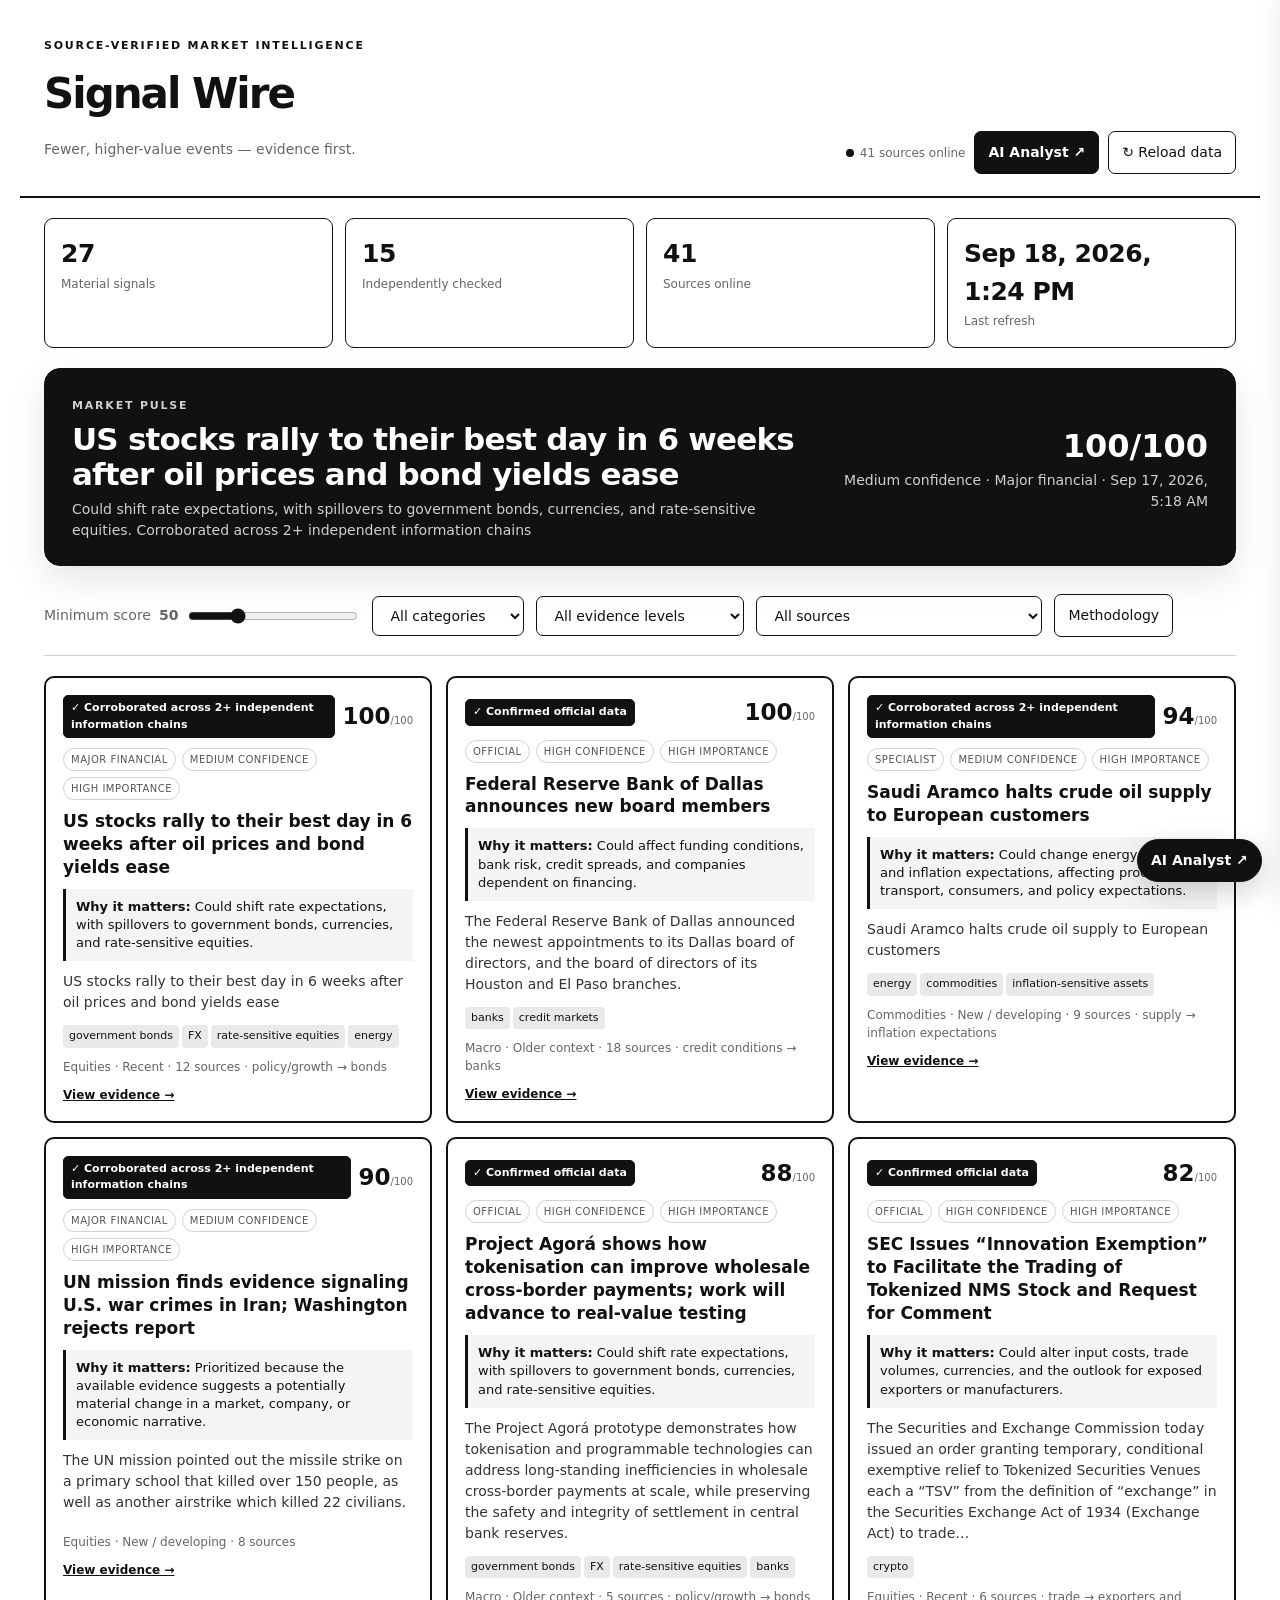
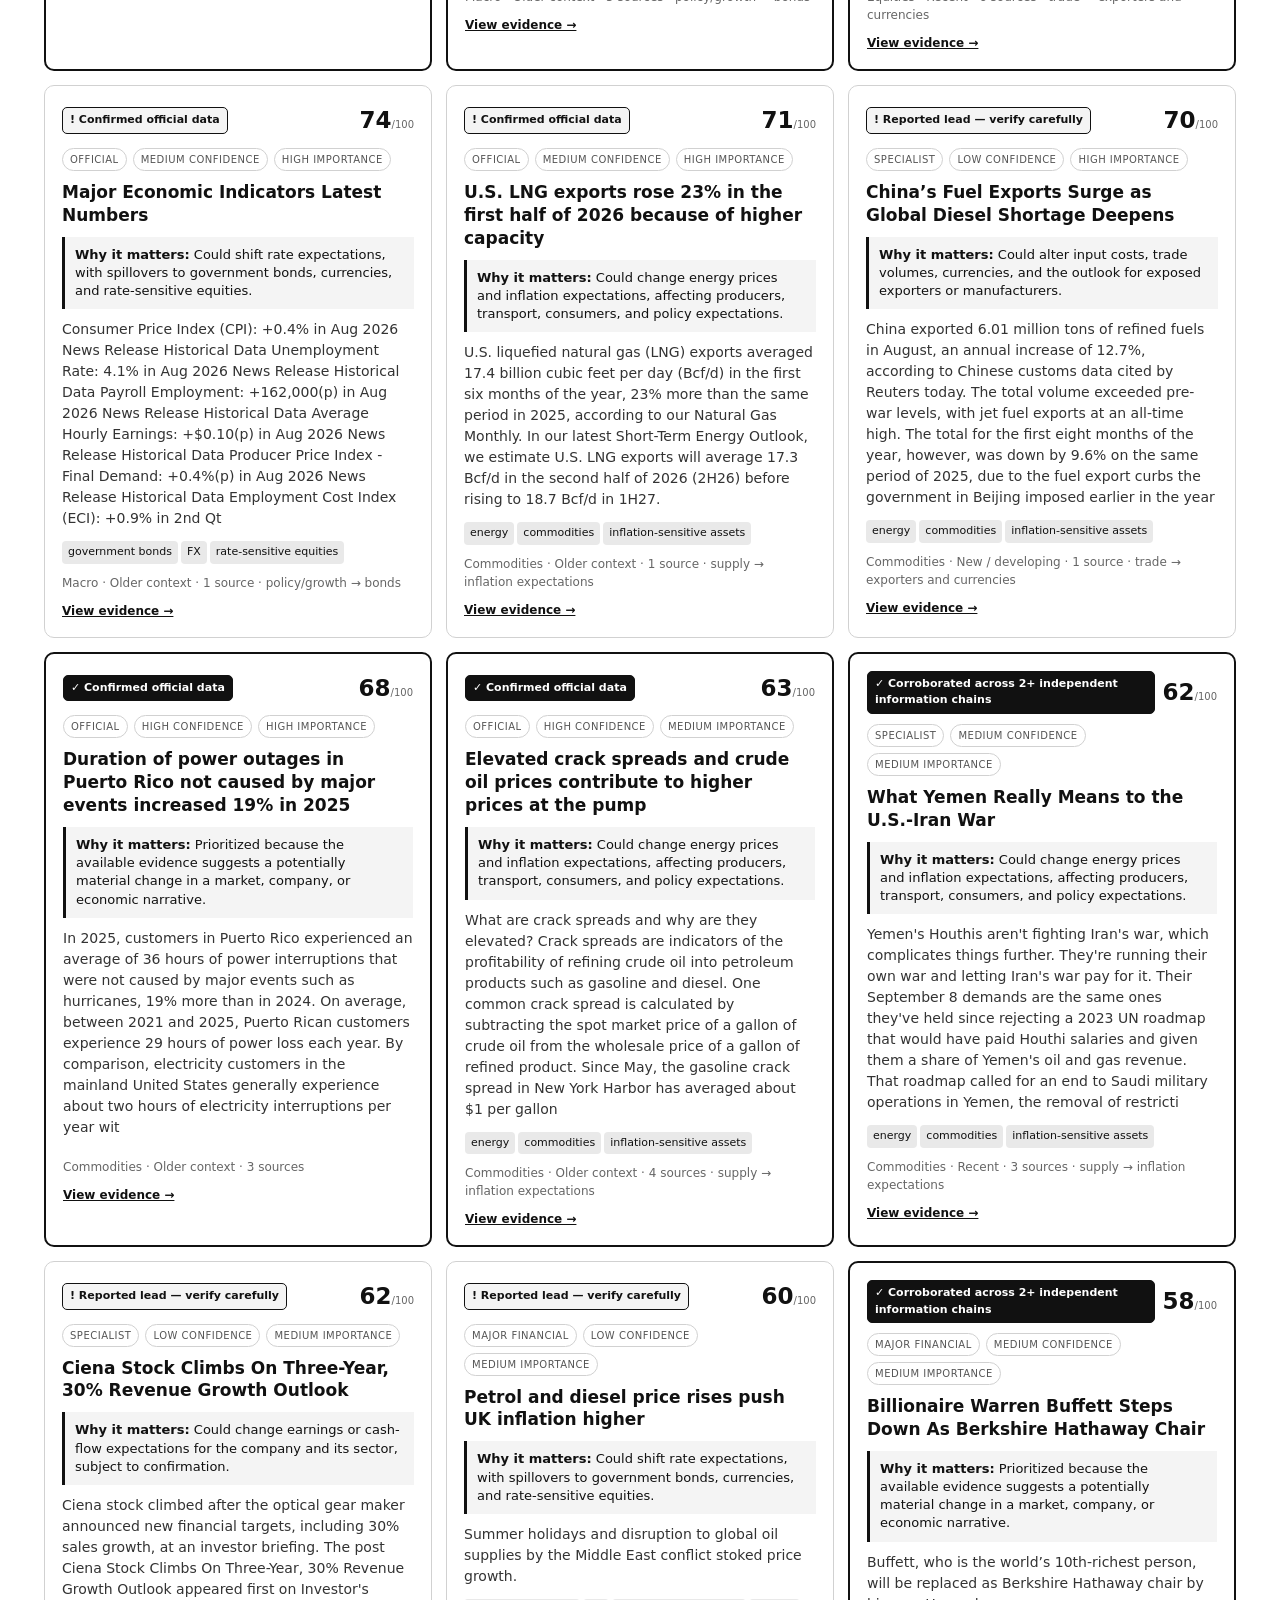
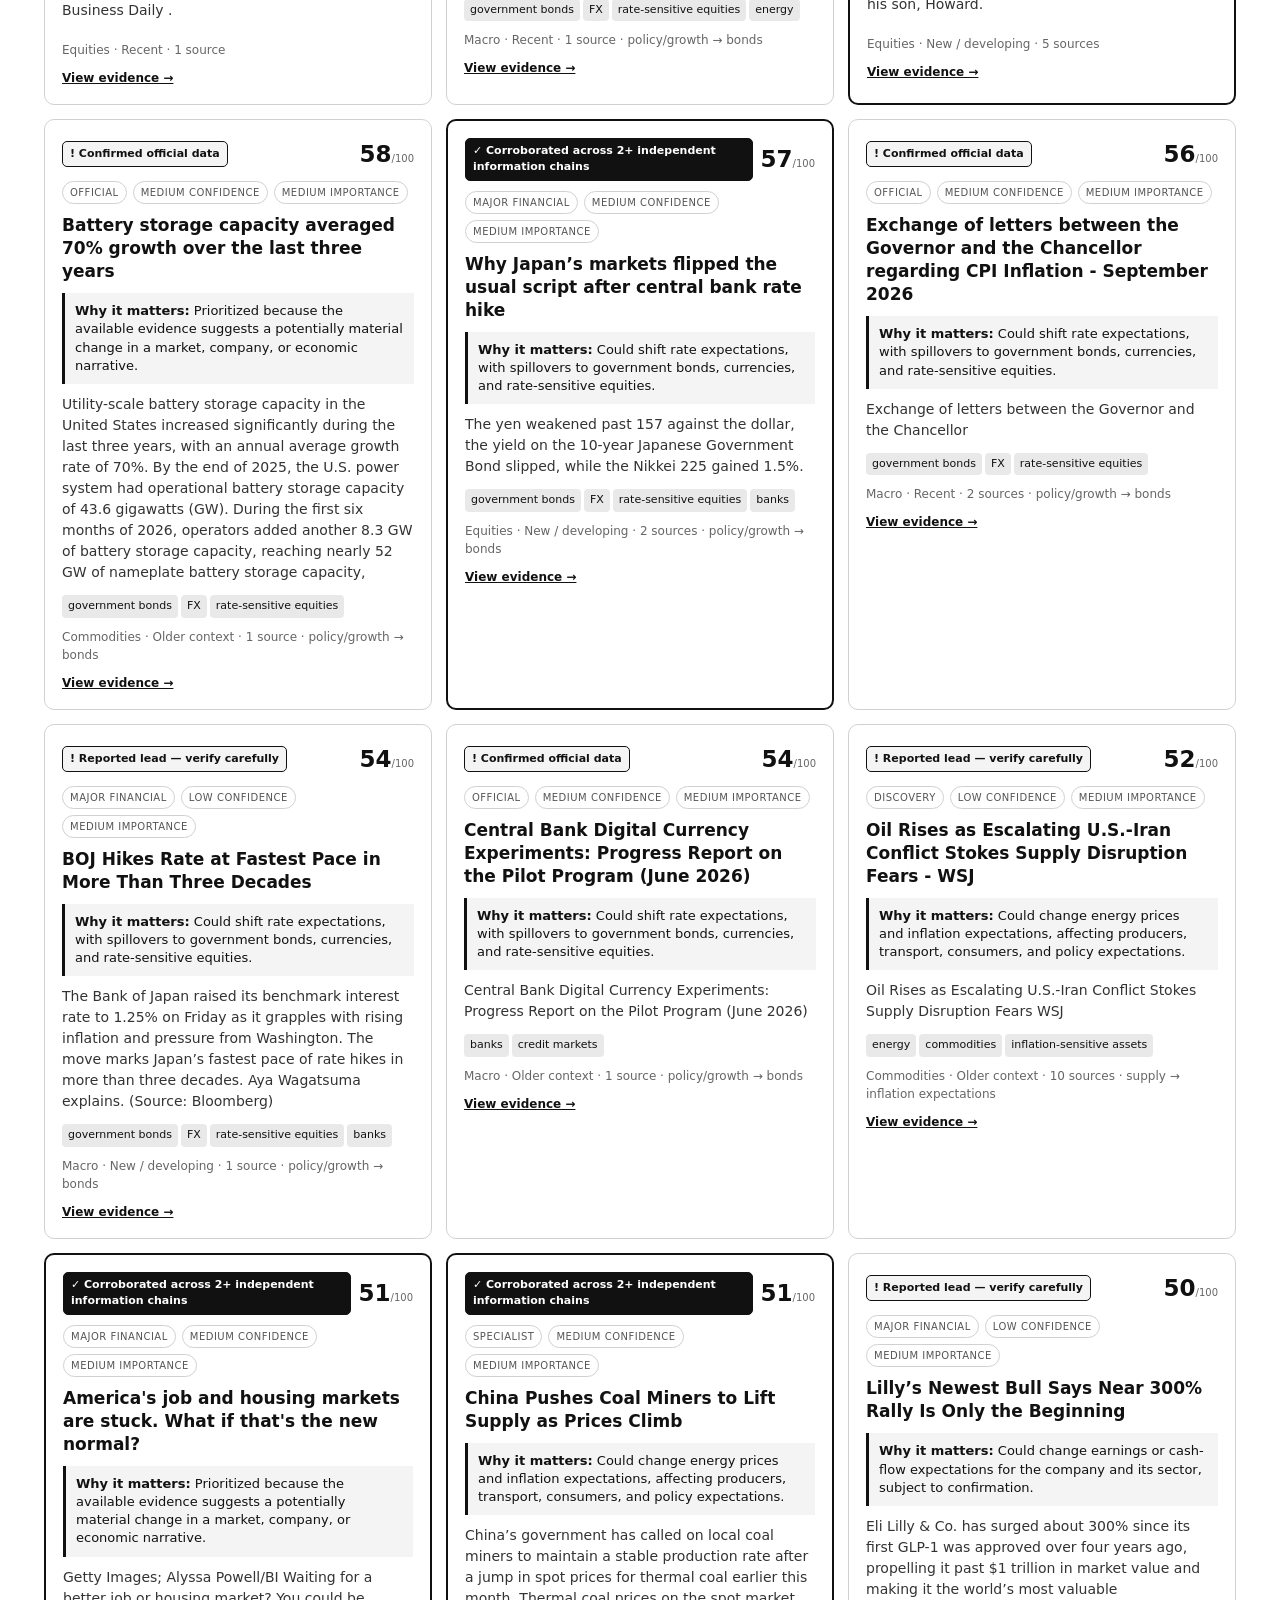
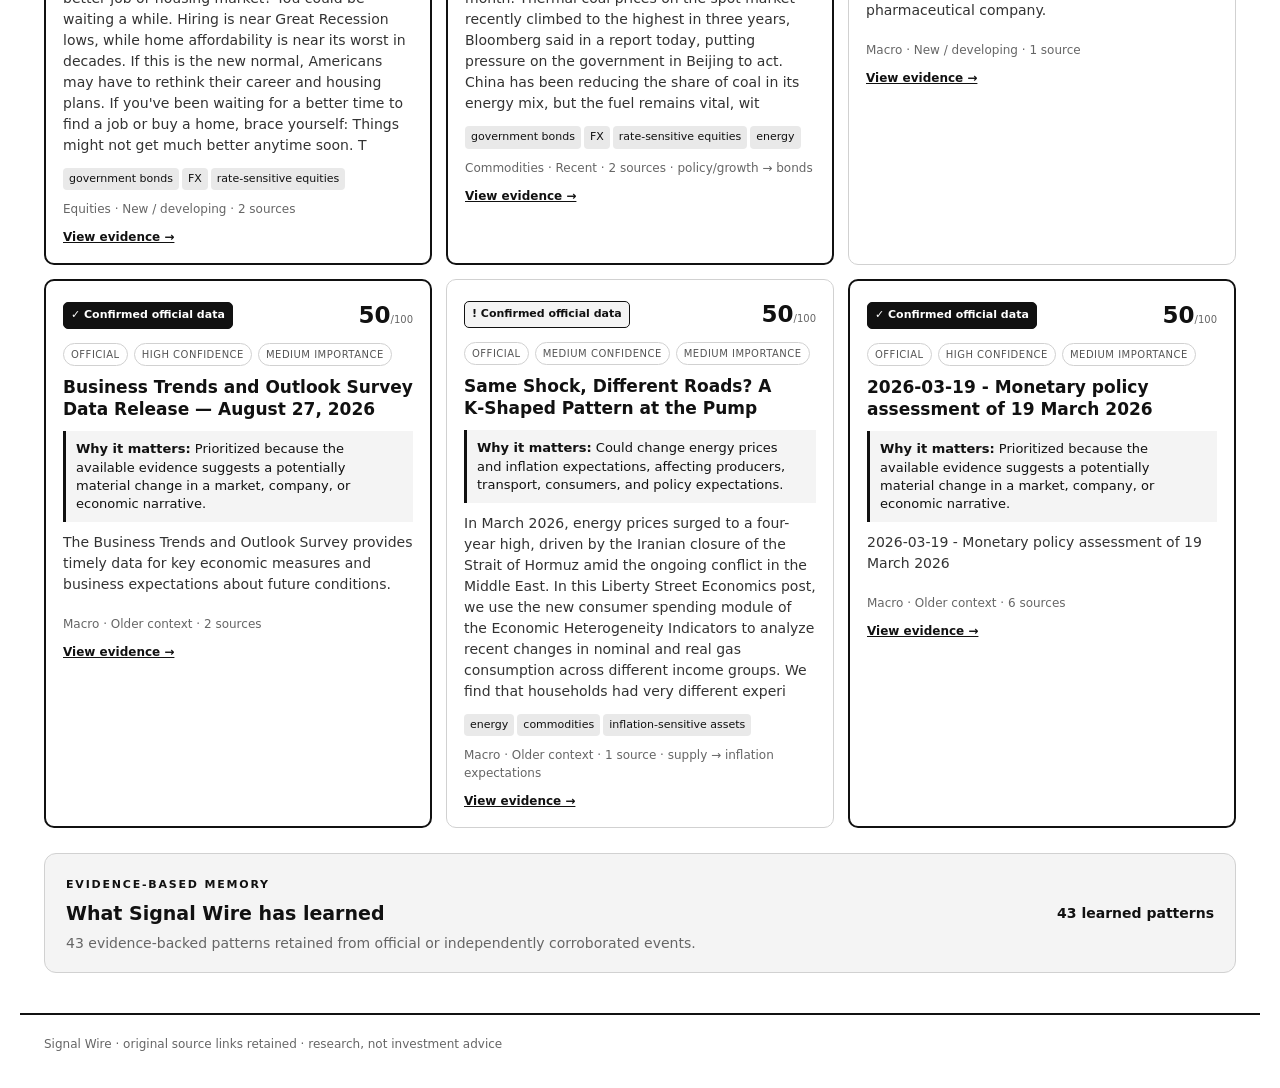
==== commit df89127c: "Bust stale frontend assets and prefer live Worker data" ====
--- a/index.html
+++ b/index.html
@@ -5,7 +5,7 @@
   <meta name="viewport" content="width=device-width,initial-scale=1">
   <meta name="theme-color" content="#ffffff">
   <title>Signal Wire — Verified Intelligence</title>
-  <link rel="stylesheet" href="style.css">
+  <link rel="stylesheet" href="style.css?v=20260919-1325">
 </head>
 <body>
   <header>
@@ -80,6 +80,6 @@
 
   <dialog id="detail"><button id="closeDetail" class="icon" type="button" aria-label="Close event details">×</button><div id="detailBody"></div></dialog>
   <footer>Signal Wire · original source links retained · research, not investment advice</footer>
-  <script src="app.js"></script>
+  <script src="app.js?v=20260919-1325"></script>
 </body>
 </html>
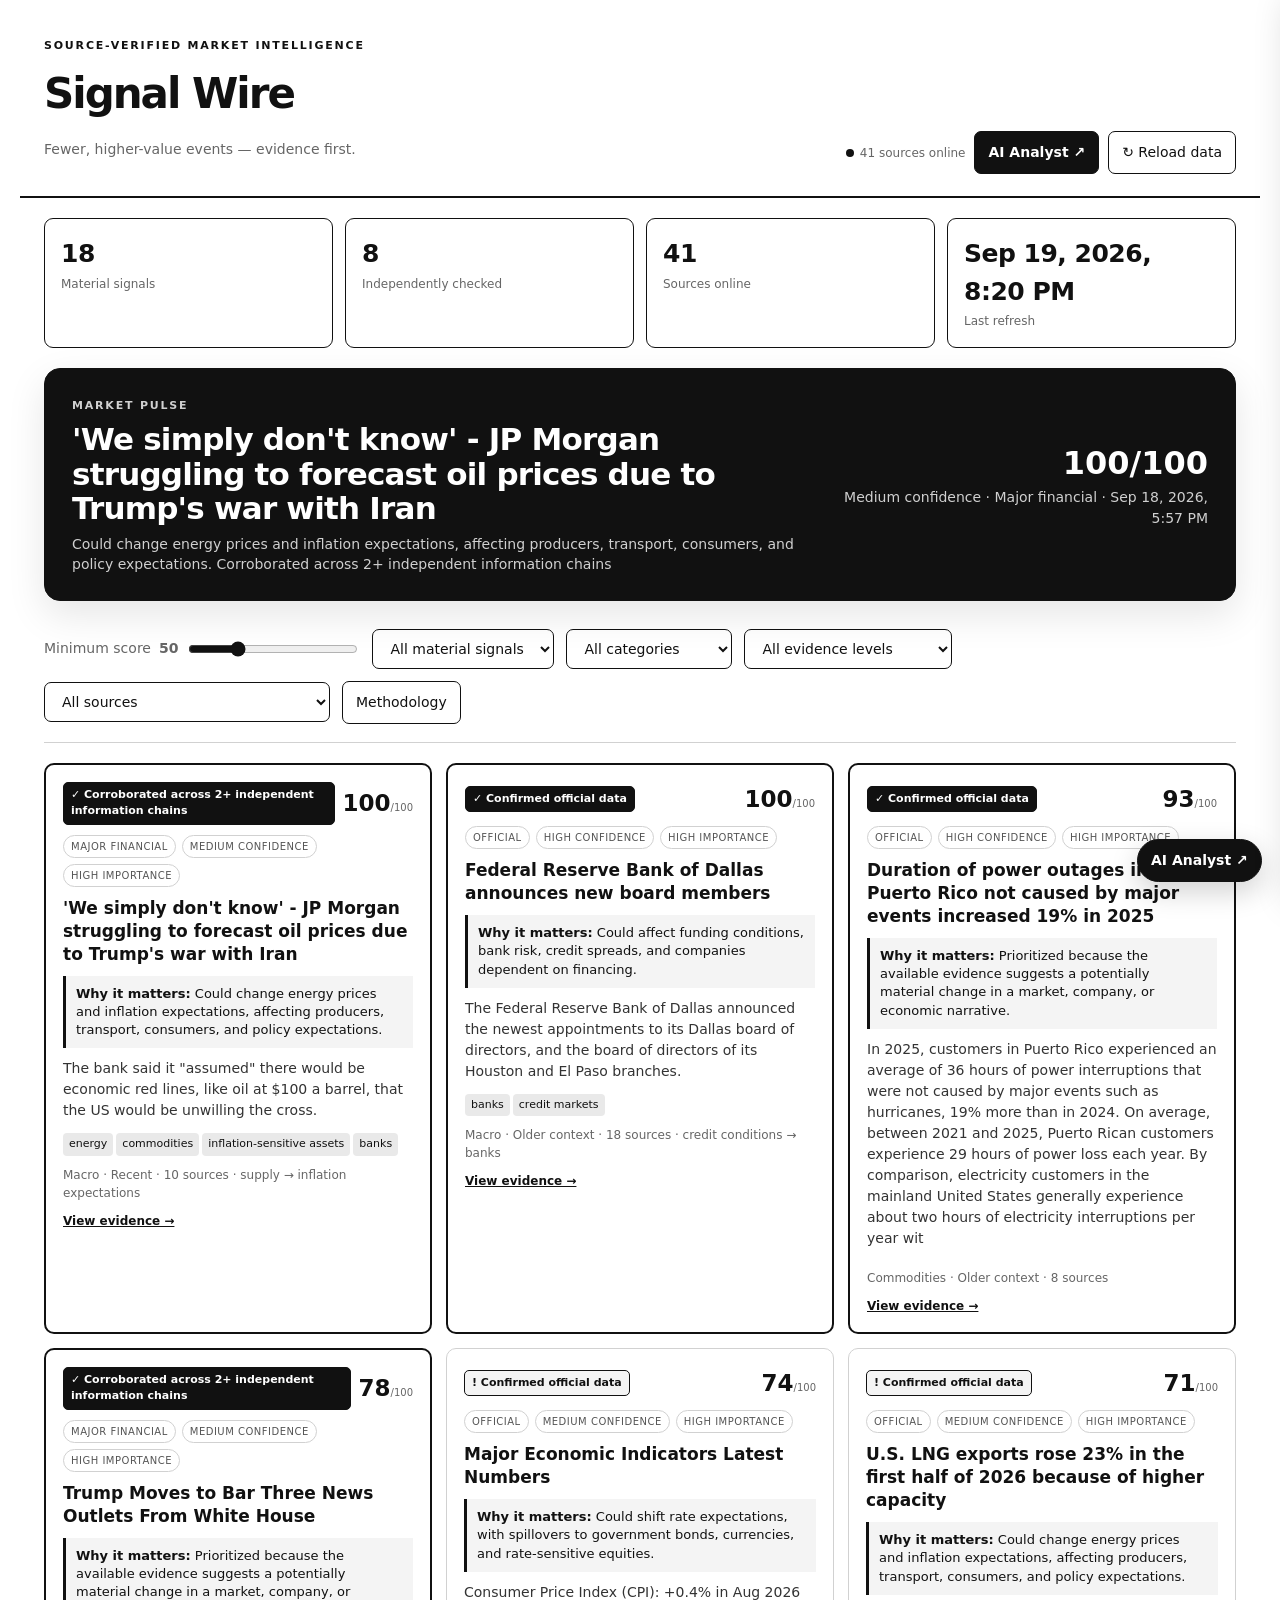
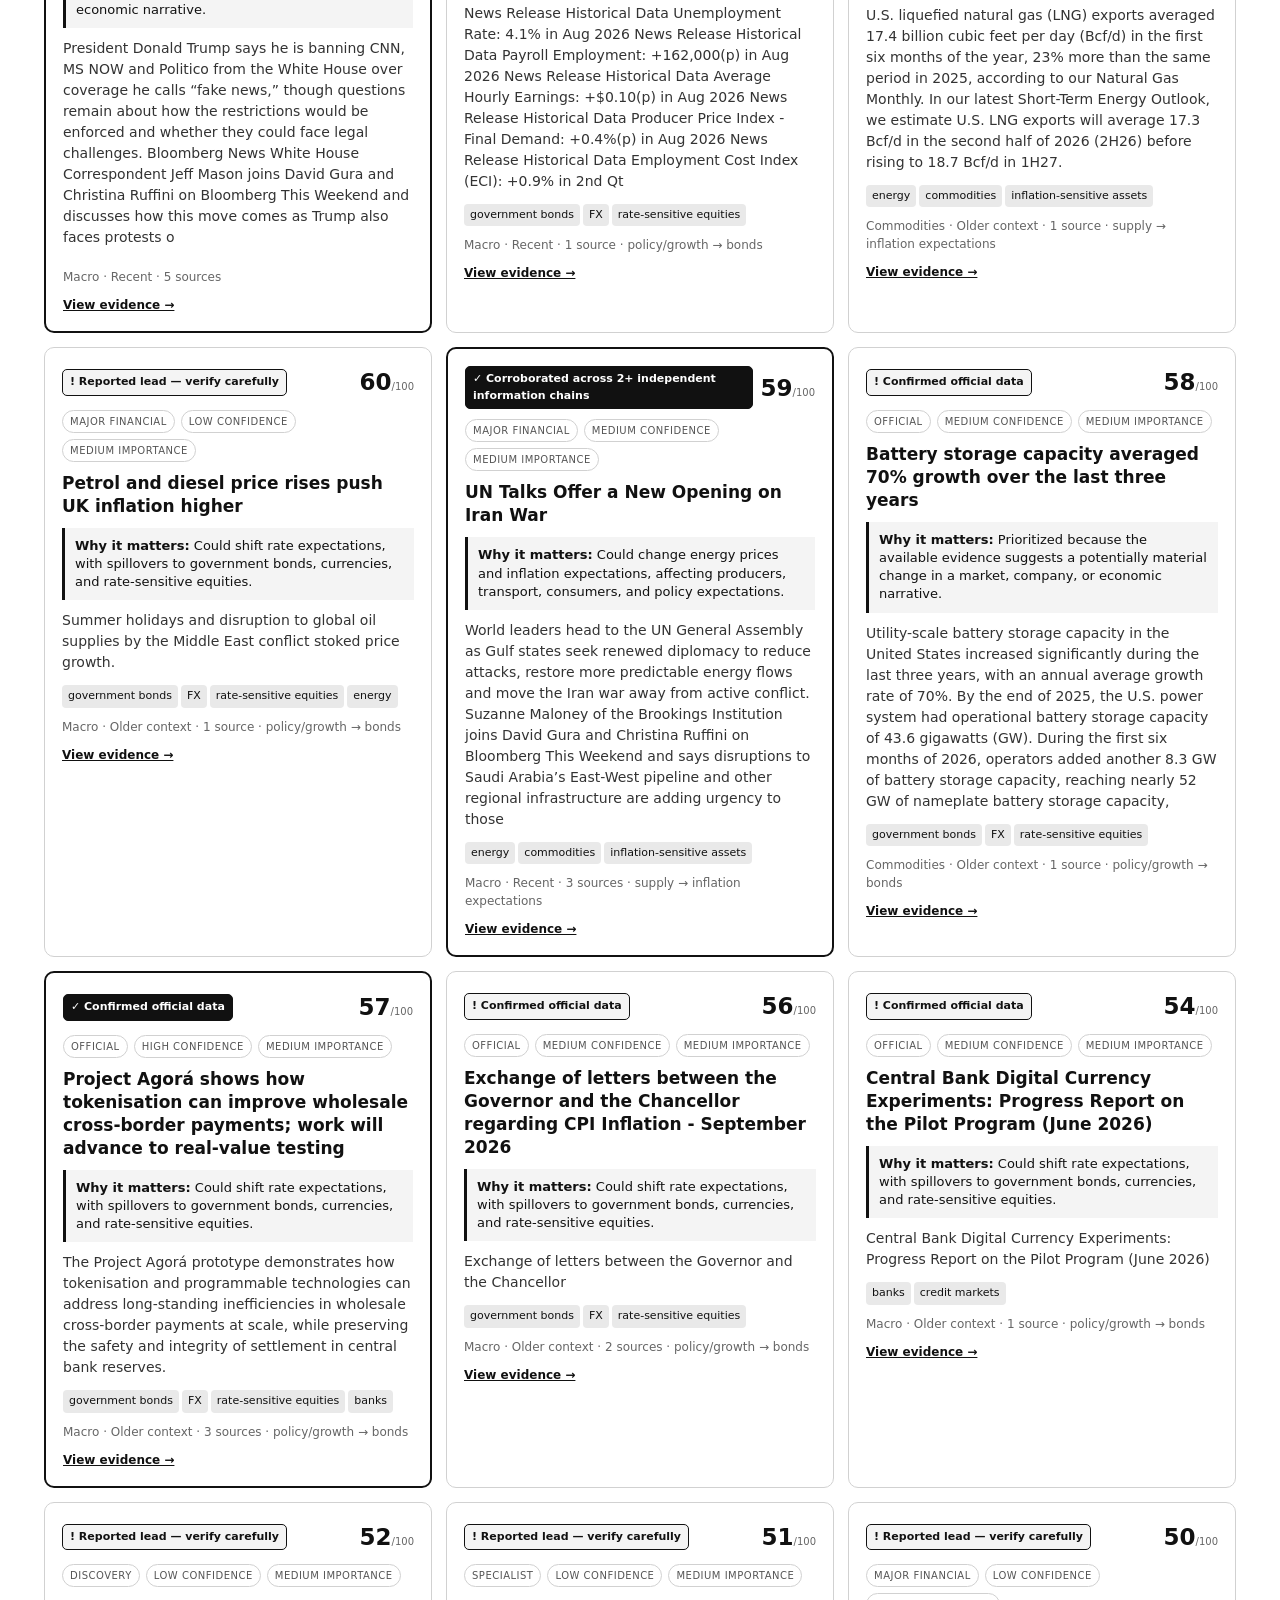
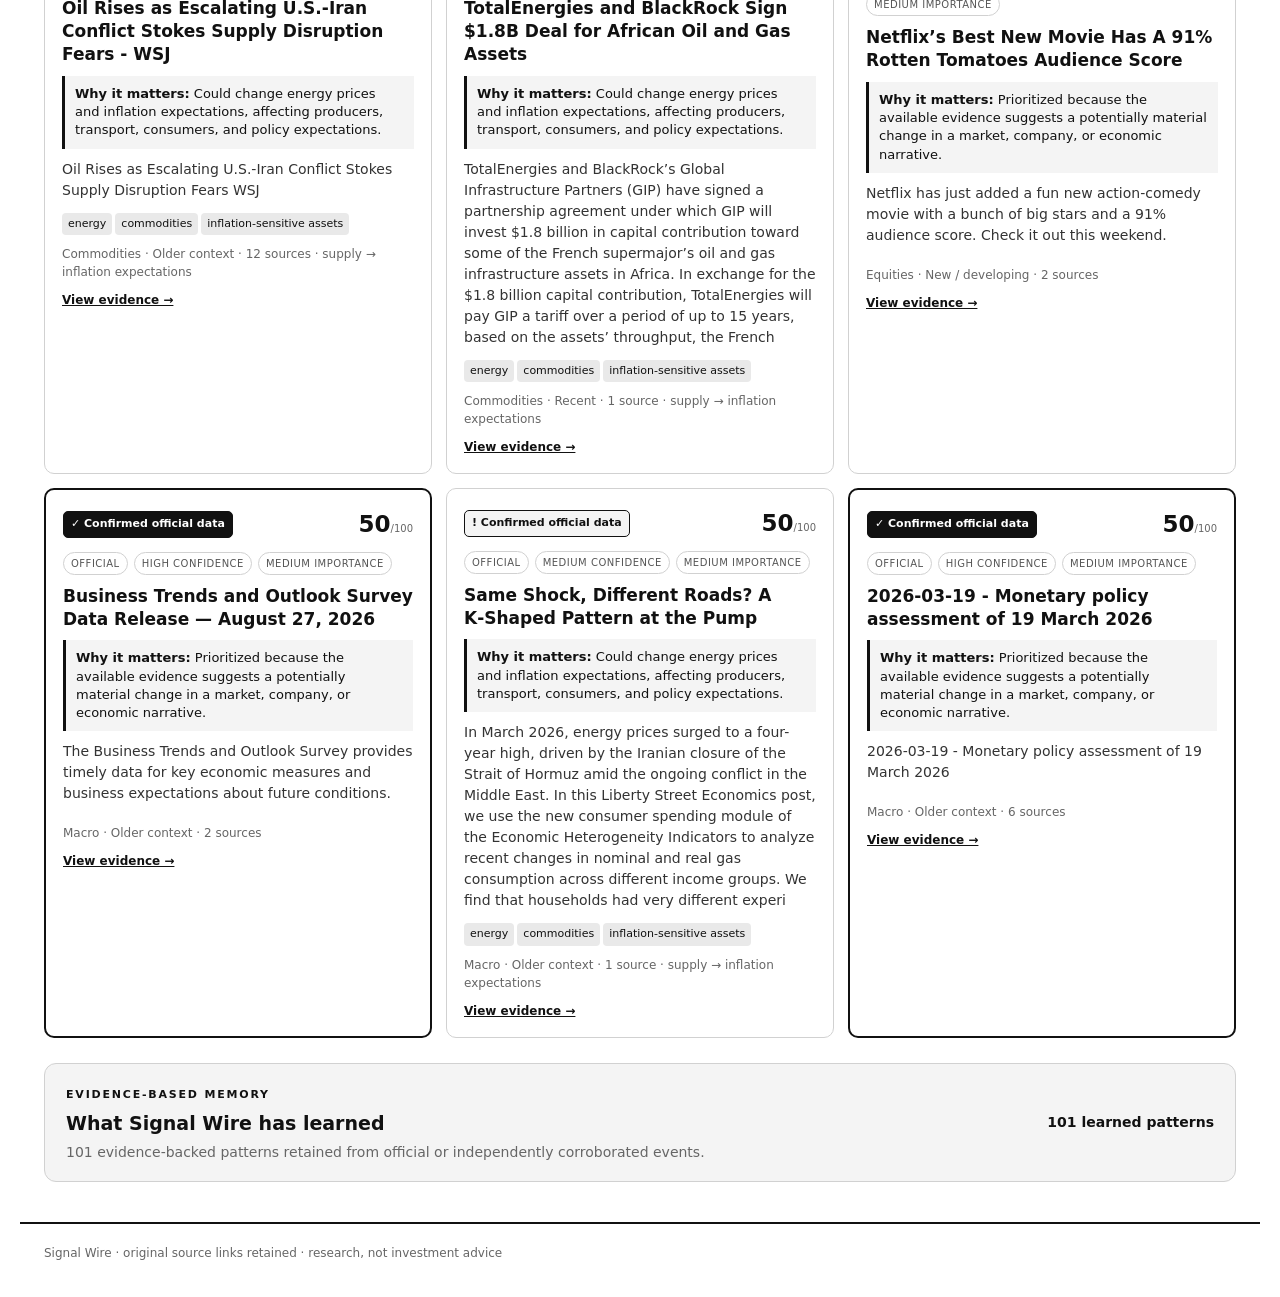
==== commit 0f67989e: "Unify latest view and health lane with AI side panel" ====
--- a/index.html
+++ b/index.html
@@ -5,7 +5,7 @@
   <meta name="viewport" content="width=device-width,initial-scale=1">
   <meta name="theme-color" content="#ffffff">
   <title>Signal Wire — Verified Intelligence</title>
-  <link rel="stylesheet" href="style.css?v=20260919-1325">
+  <link rel="stylesheet" href="style.css?v=20260919-1329">
 </head>
 <body>
   <header>
@@ -41,7 +41,7 @@
 
     <section class="controls" aria-label="Filters">
       <label>Minimum score <strong id="thresholdValue">50</strong><input id="threshold" type="range" min="35" max="90" value="50"></label>
-      <select id="category" aria-label="Category"><option value="all">All categories</option><option>Macro</option><option>Geopolitics</option><option>Commodities</option><option>Equities</option><option>Crypto</option><option>Natural events</option></select>
+      <select id="view" aria-label="Time view"><option value="all">All material signals</option><option value="24h">Latest 24 hours</option><option value="7d">Latest 7 days</option></select><select id="category" aria-label="Category"><option value="all">All categories</option><option>Macro</option><option>Geopolitics</option><option>Commodities</option><option>Equities</option><option>Crypto</option><option>Natural events</option><option>Health &amp; biotech</option></select>
       <select id="verification" aria-label="Verification"><option value="all">All evidence levels</option><option value="confirmed">Confirmed official data</option><option value="verified">2+ source checked</option><option value="single-source">Single-source lead</option></select>
       <select id="source" aria-label="Source"><option value="all">All sources</option></select>
       <button id="method" type="button" aria-expanded="false">Methodology</button>
@@ -80,6 +80,6 @@
 
   <dialog id="detail"><button id="closeDetail" class="icon" type="button" aria-label="Close event details">×</button><div id="detailBody"></div></dialog>
   <footer>Signal Wire · original source links retained · research, not investment advice</footer>
-  <script src="app.js?v=20260919-1325"></script>
+  <script src="app.js?v=20260919-1329"></script>
 </body>
 </html>
--- a/style.css
+++ b/style.css
@@ -1 +1 @@
-:root{--bg:#fff;--panel:#fff;--soft:#f4f4f4;--soft-2:#e9e9e9;--line:#d1d1d1;--ink:#111;--muted:#666;--shadow:0 14px 38px rgba(0,0,0,.10);--spring:cubic-bezier(.22,1.28,.36,1)}*{box-sizing:border-box}html{scroll-behavior:smooth}body{margin:0;background:var(--bg);color:var(--ink);font:14px/1.5 Inter,ui-sans-serif,system-ui,-apple-system,BlinkMacSystemFont,"Segoe UI",sans-serif}body.ai-open{overflow:hidden}header,main,footer{max-width:1240px;margin:auto}header{padding:34px 24px 22px;display:flex;justify-content:space-between;gap:22px;align-items:end;border-bottom:2px solid var(--ink)}main{padding:0 24px 40px}.eyebrow{color:var(--ink);font-size:11px;font-weight:850;letter-spacing:1.8px}h1{font-size:42px;letter-spacing:-2px;margin:7px 0}.sub,.meta,small,footer,.health{color:var(--muted)}.head-actions{display:flex;gap:9px;align-items:center;flex-wrap:wrap;justify-content:flex-end}.health{font-size:12px}.health i{display:inline-block;width:8px;height:8px;border-radius:50%;background:var(--ink);margin-right:6px}.health.offline i{background:#aaa}button,select{font:inherit;background:var(--panel);border:1px solid var(--ink);border-radius:7px;color:var(--ink);padding:10px 13px;cursor:pointer}button,select,a,.card,[role=button]{transition:transform .18s var(--spring),background-color .18s ease,color .18s ease,border-color .18s ease,box-shadow .18s ease}button:hover,select:hover,button:focus-visible,select:focus-visible{background:var(--ink);color:#fff;outline:2px solid var(--ink);outline-offset:2px}button:active,select:active,a:active,.card:active,[role=button]:active{transform:scale(.97)}.ai-launch{background:var(--ink);color:#fff;font-weight:750}.ai-launch:hover{background:#444}.error{margin:15px 0;padding:12px 15px;border:1px solid var(--ink);border-radius:7px;background:var(--soft);color:var(--ink)}.hidden{display:none!important}.kpis{display:grid;grid-template-columns:repeat(4,1fr);gap:12px;margin:20px 0}.kpis div{padding:16px;border:1px solid var(--ink);border-radius:9px;background:var(--panel)}.kpis b{display:block;font-size:25px;letter-spacing:-.5px}.kpis span{font-size:12px;color:var(--muted)}.pulse{margin:20px 0;padding:25px 27px;border:1px solid var(--ink);border-radius:16px;background:var(--ink);color:#fff;display:flex;justify-content:space-between;gap:20px;align-items:center;box-shadow:var(--shadow);animation:rise .48s var(--spring) both}.pulse .eyebrow,.pulse p,.pulse-meta span{color:#d0d0d0}.pulse h2{font-size:clamp(21px,3vw,31px);margin:7px 0 8px;max-width:800px;line-height:1.12;letter-spacing:-.8px}.pulse p{margin:0;max-width:800px;line-height:1.45}.pulse-meta{text-align:right;min-width:125px}.pulse-meta b{font-size:32px;display:block}.controls{padding:8px 0 18px;border-bottom:1px solid var(--line);display:flex;gap:12px;align-items:center;flex-wrap:wrap}.controls label{display:flex;gap:8px;align-items:center;color:var(--muted)}.controls input[type=range]{min-width:170px;accent-color:var(--ink)}.method{margin:15px 0;padding:16px 18px;line-height:1.55;border:1px solid var(--ink);border-radius:9px;background:var(--soft)}.method h2{margin:0 0 7px}.cards{display:grid;grid-template-columns:repeat(auto-fill,minmax(330px,1fr));gap:14px;margin-top:20px}.card{display:flex;flex-direction:column;gap:10px;padding:17px;border:1px solid var(--line);border-radius:10px;background:#fff;cursor:pointer;outline:none;animation:cardIn .38s var(--spring) both}.card:hover,.card:focus{border-color:var(--ink);transform:translateY(-3px);box-shadow:0 9px 24px rgba(0,0,0,.09)}.card.verified{border:2px solid var(--ink)}.card-top{display:flex;justify-content:space-between;align-items:center;gap:8px}.badge{font-size:11px;font-weight:850;border-radius:5px;padding:4px 7px;border:1px solid var(--ink);background:#fff;color:var(--ink)}.checked{background:var(--ink);color:#fff}.unverified{background:var(--soft)}.score{font-weight:850;font-size:23px;white-space:nowrap}.score small{font-size:10px;font-weight:500}.card-labels{display:flex;gap:6px;flex-wrap:wrap}.card-labels span{font-size:10px;text-transform:uppercase;letter-spacing:.5px;color:#555;border:1px solid var(--line);border-radius:99px;padding:3px 7px}.card h2,#detail h2{font-size:17px;line-height:1.35;margin:0}.summary{margin:0;color:#333;line-height:1.5}.why{margin:0;padding:9px 10px;background:var(--soft);border-left:3px solid var(--ink);font-size:13px;line-height:1.4}.why b{font-weight:850}.tags span{display:inline-block;padding:3px 6px;margin:2px 3px 0 0;border-radius:4px;background:var(--soft-2);color:var(--ink);font-size:11px}.meta{font-size:12px}.view{font-weight:750;color:var(--ink);font-size:12px;text-decoration:underline}.loading{padding:50px;grid-column:1/-1;text-align:center;color:var(--muted);border:1px dashed var(--line);border-radius:10px}.knowledge-strip{margin:25px 0 0;padding:19px 21px;border:1px solid var(--line);border-radius:12px;display:flex;justify-content:space-between;align-items:center;gap:15px;background:var(--soft)}.knowledge-strip h2{margin:5px 0;font-size:19px}.knowledge-strip p{margin:0;color:var(--muted);max-width:780px;line-height:1.45}.knowledge-count{white-space:nowrap;color:var(--ink);font-weight:800}.ai-dock{position:fixed;right:18px;bottom:18px;z-index:24;border:1px solid var(--ink);border-radius:999px;background:var(--ink);color:#fff;font-weight:800;box-shadow:0 10px 28px rgba(0,0,0,.18);animation:dockIn .55s var(--spring) both}.ai-dock:hover{background:#444}.ai-open .ai-dock{opacity:0;transform:translateY(8px) scale(.92);pointer-events:none}.ai-scrim{position:fixed;inset:0;z-index:29;background:rgba(0,0,0,.30);opacity:0;transition:opacity .22s ease}.ai-scrim.visible{opacity:1}.ai-panel{position:fixed;z-index:30;top:0;right:0;width:min(470px,100vw);height:100dvh;margin:0;padding:22px;background:#fff;border-left:2px solid var(--ink);box-shadow:-14px 0 35px rgba(0,0,0,.18);transform:translateX(0);transition:transform .42s var(--spring);display:flex;flex-direction:column}.ai-panel.closed{transform:translateX(105%);pointer-events:none}.ai-head{display:flex;justify-content:space-between;gap:16px;align-items:start;padding-bottom:16px;border-bottom:1px solid var(--ink)}.ai-head h2{margin:5px 0;font-size:21px}.ai-head p{margin:0;color:var(--muted);line-height:1.45}.ai-actions{display:flex;gap:6px;align-items:start}.icon{padding:2px 9px;font-size:24px;line-height:1;background:#fff}.icon:hover{background:var(--ink);color:#fff}.chat-log{flex:1;min-height:180px;overflow:auto;margin:17px 0;padding:13px;border-radius:8px;background:var(--soft);border:1px solid var(--line)}.chat-msg{max-width:88%;padding:10px 12px;margin:8px 0;border-radius:8px;border:1px solid var(--ink);line-height:1.45;white-space:pre-wrap}.chat-msg.assistant{background:#fff;color:var(--ink)}.chat-msg.user{margin-left:auto;background:var(--ink);color:#fff}.chat-msg.error-msg{background:var(--soft-2);color:var(--ink)}.chat-form,.endpoint-row{display:flex;gap:8px}.chat-form input,.endpoint-row input{min-width:0;flex:1;padding:11px 12px;border:1px solid var(--ink);border-radius:7px;background:#fff;color:var(--ink);font:inherit}.ai-settings{margin-top:13px;color:var(--muted);font-size:12px}.ai-settings p{line-height:1.5}.ai-settings input{font-size:12px}.source-time{font-size:11px;color:var(--muted)}dialog{position:relative;max-width:740px;width:calc(100% - 28px);max-height:85vh;overflow:auto;padding:28px;border:2px solid var(--ink);border-radius:12px;background:#fff;color:var(--ink);box-shadow:var(--shadow)}dialog::backdrop{background:rgba(0,0,0,.68)}.detail-summary{color:#333;font-size:15px;line-height:1.6}dl{display:grid;grid-template-columns:155px 1fr;gap:10px;margin:22px 0}dt{font-weight:800;color:var(--muted)}dd{margin:0}.source-list{list-style:none;padding:0;margin:8px 0}.source-list li{display:grid;grid-template-columns:1fr auto;gap:3px;padding:11px 0;border-bottom:1px solid var(--line)}.source-list small,.source-list .source-time{grid-column:1}.source-list a{grid-column:2;grid-row:1/4;color:var(--ink);font-weight:750}.disclaimer{font-size:12px;color:var(--muted);line-height:1.5}footer{border-top:2px solid var(--ink);padding:20px 24px 35px;font-size:12px}@keyframes dockIn{from{opacity:0;transform:translateY(14px) scale(.9)}to{opacity:1;transform:none}}@keyframes rise{from{opacity:0;transform:translateY(9px) scale(.99)}to{opacity:1;transform:none}}@keyframes cardIn{from{opacity:0;transform:translateY(7px)}to{opacity:1;transform:none}}.sr-only{position:absolute;width:1px;height:1px;padding:0;margin:-1px;overflow:hidden;clip:rect(0,0,0,0);white-space:nowrap;border:0}@media(max-width:650px){header{padding-top:25px;align-items:start;flex-direction:column}h1{font-size:35px}.head-actions{width:100%;justify-content:flex-start}.kpis{grid-template-columns:repeat(2,1fr)}.cards{grid-template-columns:1fr}.controls select,.controls button{flex:1}.controls label{width:100%;justify-content:space-between}.controls input[type=range]{flex:1;min-width:0}.pulse,.knowledge-strip{align-items:flex-start;flex-direction:column}.pulse-meta{text-align:left}.pulse-meta b{font-size:25px}dl{grid-template-columns:1fr;gap:3px}dd{margin-bottom:9px}.source-list li{grid-template-columns:1fr}.source-list a{grid-column:1;grid-row:auto;margin-top:4px}.ai-panel{width:100vw}.ai-head{flex-direction:row}.chat-form,.endpoint-row{flex-direction:column}.chat-form button,.endpoint-row button{width:100%}}@media(prefers-reduced-motion:reduce){*,*:before,*:after{animation-duration:.01ms!important;transition-duration:.01ms!important;scroll-behavior:auto!important}}
+:root{--bg:#fff;--panel:#fff;--soft:#f4f4f4;--soft-2:#e9e9e9;--line:#d1d1d1;--ink:#111;--muted:#666;--shadow:0 14px 38px rgba(0,0,0,.10);--spring:cubic-bezier(.22,1.28,.36,1)}*{box-sizing:border-box}html{scroll-behavior:smooth}body{margin:0;background:var(--bg);color:var(--ink);font:14px/1.5 Inter,ui-sans-serif,system-ui,-apple-system,BlinkMacSystemFont,"Segoe UI",sans-serif}body.ai-open{overflow:hidden}header,main,footer{max-width:1240px;margin:auto}header{padding:34px 24px 22px;display:flex;justify-content:space-between;gap:22px;align-items:end;border-bottom:2px solid var(--ink)}main{padding:0 24px 40px}.eyebrow{color:var(--ink);font-size:11px;font-weight:850;letter-spacing:1.8px}h1{font-size:42px;letter-spacing:-2px;margin:7px 0}.sub,.meta,small,footer,.health{color:var(--muted)}.head-actions{display:flex;gap:9px;align-items:center;flex-wrap:wrap;justify-content:flex-end}.health{font-size:12px}.health i{display:inline-block;width:8px;height:8px;border-radius:50%;background:var(--ink);margin-right:6px}.health.offline i{background:#aaa}button,select{font:inherit;background:var(--panel);border:1px solid var(--ink);border-radius:7px;color:var(--ink);padding:10px 13px;cursor:pointer}button,select,a,.card,[role=button]{transition:transform .18s var(--spring),background-color .18s ease,color .18s ease,border-color .18s ease,box-shadow .18s ease}button:hover,select:hover,button:focus-visible,select:focus-visible{background:var(--ink);color:#fff;outline:2px solid var(--ink);outline-offset:2px}button:active,select:active,a:active,.card:active,[role=button]:active{transform:scale(.97)}.ai-launch{background:var(--ink);color:#fff;font-weight:750}.ai-launch:hover{background:#444}.error{margin:15px 0;padding:12px 15px;border:1px solid var(--ink);border-radius:7px;background:var(--soft);color:var(--ink)}.hidden{display:none!important}.kpis{display:grid;grid-template-columns:repeat(4,1fr);gap:12px;margin:20px 0}.kpis div{padding:16px;border:1px solid var(--ink);border-radius:9px;background:var(--panel)}.kpis b{display:block;font-size:25px;letter-spacing:-.5px}.kpis span{font-size:12px;color:var(--muted)}.pulse{margin:20px 0;padding:25px 27px;border:1px solid var(--ink);border-radius:16px;background:var(--ink);color:#fff;display:flex;justify-content:space-between;gap:20px;align-items:center;box-shadow:var(--shadow);animation:rise .48s var(--spring) both}.pulse .eyebrow,.pulse p,.pulse-meta span{color:#d0d0d0}.pulse h2{font-size:clamp(21px,3vw,31px);margin:7px 0 8px;max-width:800px;line-height:1.12;letter-spacing:-.8px}.pulse p{margin:0;max-width:800px;line-height:1.45}.pulse-meta{text-align:right;min-width:125px}.pulse-meta b{font-size:32px;display:block}.controls{padding:8px 0 18px;border-bottom:1px solid var(--line);display:flex;gap:12px;align-items:center;flex-wrap:wrap}.controls label{display:flex;gap:8px;align-items:center;color:var(--muted)}.controls input[type=range]{min-width:170px;accent-color:var(--ink)}.method{margin:15px 0;padding:16px 18px;line-height:1.55;border:1px solid var(--ink);border-radius:9px;background:var(--soft)}.method h2{margin:0 0 7px}.cards{display:grid;grid-template-columns:repeat(auto-fill,minmax(330px,1fr));gap:14px;margin-top:20px}.card{display:flex;flex-direction:column;gap:10px;padding:17px;border:1px solid var(--line);border-radius:10px;background:#fff;cursor:pointer;outline:none;animation:cardIn .38s var(--spring) both}.card:hover,.card:focus{border-color:var(--ink);transform:translateY(-3px);box-shadow:0 9px 24px rgba(0,0,0,.09)}.card.verified{border:2px solid var(--ink)}.card-top{display:flex;justify-content:space-between;align-items:center;gap:8px}.badge{font-size:11px;font-weight:850;border-radius:5px;padding:4px 7px;border:1px solid var(--ink);background:#fff;color:var(--ink)}.checked{background:var(--ink);color:#fff}.unverified{background:var(--soft)}.score{font-weight:850;font-size:23px;white-space:nowrap}.score small{font-size:10px;font-weight:500}.card-labels{display:flex;gap:6px;flex-wrap:wrap}.card-labels span{font-size:10px;text-transform:uppercase;letter-spacing:.5px;color:#555;border:1px solid var(--line);border-radius:99px;padding:3px 7px}.card h2,#detail h2{font-size:17px;line-height:1.35;margin:0}.summary{margin:0;color:#333;line-height:1.5}.why{margin:0;padding:9px 10px;background:var(--soft);border-left:3px solid var(--ink);font-size:13px;line-height:1.4}.why b{font-weight:850}.tags span{display:inline-block;padding:3px 6px;margin:2px 3px 0 0;border-radius:4px;background:var(--soft-2);color:var(--ink);font-size:11px}.meta{font-size:12px}.view{font-weight:750;color:var(--ink);font-size:12px;text-decoration:underline}.loading{padding:50px;grid-column:1/-1;text-align:center;color:var(--muted);border:1px dashed var(--line);border-radius:10px}.knowledge-strip{margin:25px 0 0;padding:19px 21px;border:1px solid var(--line);border-radius:12px;display:flex;justify-content:space-between;align-items:center;gap:15px;background:var(--soft)}.knowledge-strip h2{margin:5px 0;font-size:19px}.knowledge-strip p{margin:0;color:var(--muted);max-width:780px;line-height:1.45}.knowledge-count{white-space:nowrap;color:var(--ink);font-weight:800}.ai-dock{position:fixed;right:18px;bottom:18px;z-index:24;border:1px solid var(--ink);border-radius:999px;background:var(--ink);color:#fff;font-weight:800;box-shadow:0 10px 28px rgba(0,0,0,.18);animation:dockIn .55s var(--spring) both}.ai-dock:hover{background:#444}.ai-open .ai-dock{animation:none;opacity:0;transform:translateY(8px) scale(.92);pointer-events:none}.ai-scrim{position:fixed;inset:0;z-index:29;background:rgba(0,0,0,.30);opacity:0;transition:opacity .22s ease}.ai-scrim.visible{opacity:1}.ai-panel{position:fixed;z-index:30;top:0;right:0;width:min(470px,100vw);height:100dvh;margin:0;padding:22px;background:#fff;border-left:2px solid var(--ink);box-shadow:-14px 0 35px rgba(0,0,0,.18);transform:translateX(0);transition:transform .42s var(--spring);display:flex;flex-direction:column}.ai-panel.closed{transform:translateX(105%);pointer-events:none}.ai-head{display:flex;justify-content:space-between;gap:16px;align-items:start;padding-bottom:16px;border-bottom:1px solid var(--ink)}.ai-head h2{margin:5px 0;font-size:21px}.ai-head p{margin:0;color:var(--muted);line-height:1.45}.ai-actions{display:flex;gap:6px;align-items:start}.icon{padding:2px 9px;font-size:24px;line-height:1;background:#fff}.icon:hover{background:var(--ink);color:#fff}.chat-log{flex:1;min-height:180px;overflow:auto;margin:17px 0;padding:13px;border-radius:8px;background:var(--soft);border:1px solid var(--line)}.chat-msg{max-width:88%;padding:10px 12px;margin:8px 0;border-radius:8px;border:1px solid var(--ink);line-height:1.45;white-space:pre-wrap}.chat-msg.assistant{background:#fff;color:var(--ink)}.chat-msg.user{margin-left:auto;background:var(--ink);color:#fff}.chat-msg.error-msg{background:var(--soft-2);color:var(--ink)}.chat-form,.endpoint-row{display:flex;gap:8px}.chat-form input,.endpoint-row input{min-width:0;flex:1;padding:11px 12px;border:1px solid var(--ink);border-radius:7px;background:#fff;color:var(--ink);font:inherit}.ai-settings{margin-top:13px;color:var(--muted);font-size:12px}.ai-settings p{line-height:1.5}.ai-settings input{font-size:12px}.source-time{font-size:11px;color:var(--muted)}dialog{position:relative;max-width:740px;width:calc(100% - 28px);max-height:85vh;overflow:auto;padding:28px;border:2px solid var(--ink);border-radius:12px;background:#fff;color:var(--ink);box-shadow:var(--shadow)}dialog::backdrop{background:rgba(0,0,0,.68)}.detail-summary{color:#333;font-size:15px;line-height:1.6}dl{display:grid;grid-template-columns:155px 1fr;gap:10px;margin:22px 0}dt{font-weight:800;color:var(--muted)}dd{margin:0}.source-list{list-style:none;padding:0;margin:8px 0}.source-list li{display:grid;grid-template-columns:1fr auto;gap:3px;padding:11px 0;border-bottom:1px solid var(--line)}.source-list small,.source-list .source-time{grid-column:1}.source-list a{grid-column:2;grid-row:1/4;color:var(--ink);font-weight:750}.disclaimer{font-size:12px;color:var(--muted);line-height:1.5}footer{border-top:2px solid var(--ink);padding:20px 24px 35px;font-size:12px}@keyframes dockIn{from{opacity:0;transform:translateY(14px) scale(.9)}to{opacity:1;transform:none}}@keyframes rise{from{opacity:0;transform:translateY(9px) scale(.99)}to{opacity:1;transform:none}}@keyframes cardIn{from{opacity:0;transform:translateY(7px)}to{opacity:1;transform:none}}.sr-only{position:absolute;width:1px;height:1px;padding:0;margin:-1px;overflow:hidden;clip:rect(0,0,0,0);white-space:nowrap;border:0}@media(max-width:650px){header{padding-top:25px;align-items:start;flex-direction:column}h1{font-size:35px}.head-actions{width:100%;justify-content:flex-start}.kpis{grid-template-columns:repeat(2,1fr)}.cards{grid-template-columns:1fr}.controls select,.controls button{flex:1}.controls label{width:100%;justify-content:space-between}.controls input[type=range]{flex:1;min-width:0}.pulse,.knowledge-strip{align-items:flex-start;flex-direction:column}.pulse-meta{text-align:left}.pulse-meta b{font-size:25px}dl{grid-template-columns:1fr;gap:3px}dd{margin-bottom:9px}.source-list li{grid-template-columns:1fr}.source-list a{grid-column:1;grid-row:auto;margin-top:4px}.ai-panel{width:100vw}.ai-head{flex-direction:row}.chat-form,.endpoint-row{flex-direction:column}.chat-form button,.endpoint-row button{width:100%}}@media(prefers-reduced-motion:reduce){*,*:before,*:after{animation-duration:.01ms!important;transition-duration:.01ms!important;scroll-behavior:auto!important}}
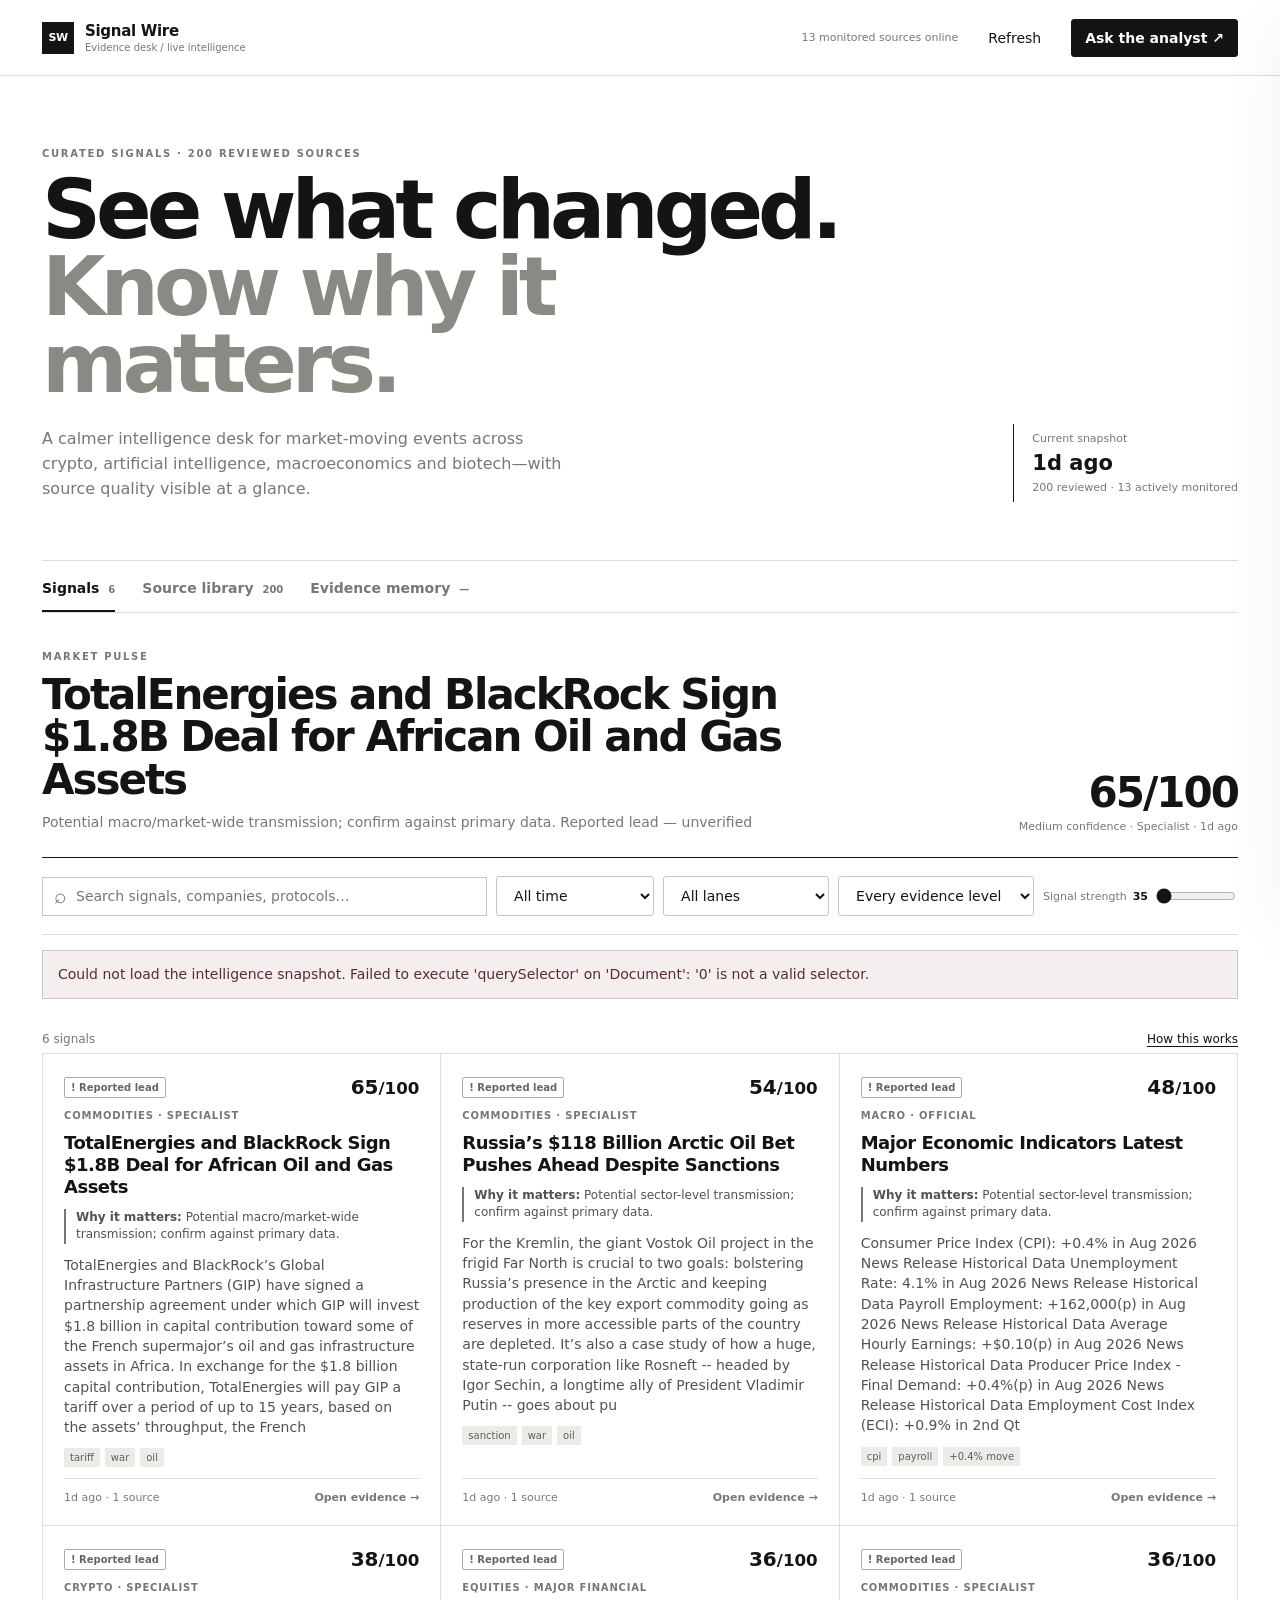
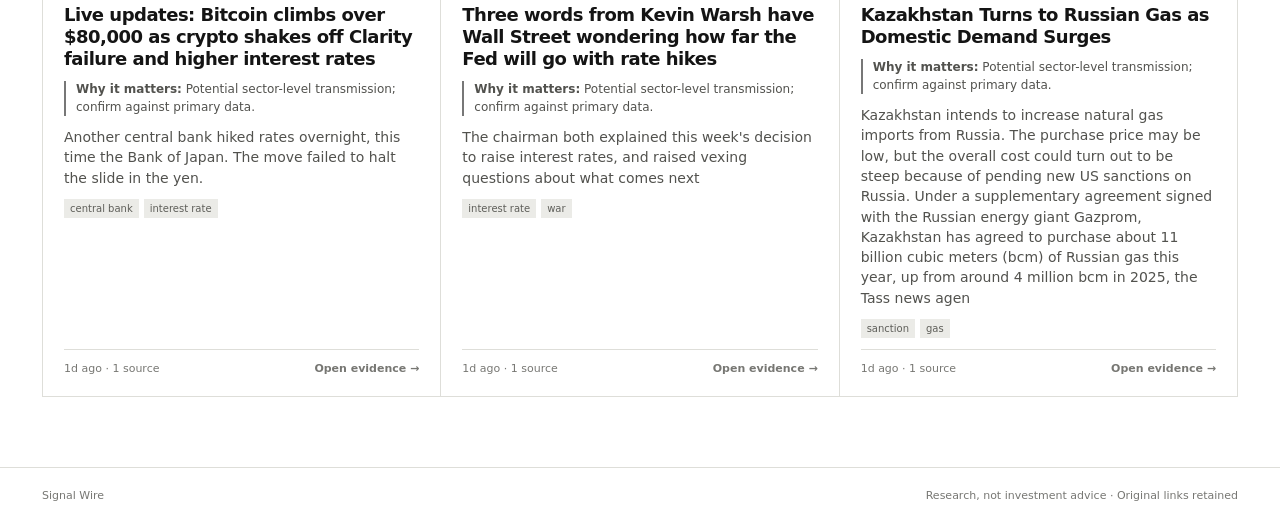
==== commit 53667778: "fix: publish redesigned desk at the active Pages root" ====
--- a/index.html
+++ b/index.html
@@ -1,85 +1 @@
-<!doctype html>
-<html lang="en">
-<head>
-  <meta charset="utf-8">
-  <meta name="viewport" content="width=device-width,initial-scale=1">
-  <meta name="theme-color" content="#ffffff">
-  <title>Signal Wire — Verified Intelligence</title>
-  <link rel="stylesheet" href="style.css?v=20260919-1329">
-</head>
-<body>
-  <header>
-    <div>
-      <span class="eyebrow">SOURCE-VERIFIED MARKET INTELLIGENCE</span>
-      <h1>Signal Wire</h1>
-      <p class="sub">Fewer, higher-value events — evidence first.</p>
-    </div>
-    <div class="head-actions">
-      <div id="health" class="health"><i></i> Loading sources</div>
-      <button id="aiToggle" class="ai-launch" type="button" aria-expanded="false" aria-controls="aiPanel">AI Analyst <span aria-hidden="true">↗</span></button>
-      <button id="refresh" type="button">↻ Reload data</button>
-    </div>
-  </header>
-
-  <main>
-    <div id="error" class="error hidden" role="alert"></div>
-    <section class="kpis" aria-label="Dashboard statistics">
-      <div><b id="total">—</b><span>Material signals</span></div>
-      <div><b id="verifiedCount">—</b><span>Independently checked</span></div>
-      <div><b id="sources">—</b><span>Sources online</span></div>
-      <div><b id="updated">—</b><span>Last refresh</span></div>
-    </section>
-
-    <section id="pulse" class="pulse" aria-live="polite">
-      <div>
-        <span class="eyebrow">MARKET PULSE</span>
-        <h2 id="pulseTitle">Preparing the current signal</h2>
-        <p id="pulseText">Loading the highest-impact evidence. The dashboard will keep the last good view if a source fails.</p>
-      </div>
-      <div class="pulse-meta"><b id="pulseScore">—</b><span id="pulseMeta">Checking evidence</span></div>
-    </section>
-
-    <section class="controls" aria-label="Filters">
-      <label>Minimum score <strong id="thresholdValue">50</strong><input id="threshold" type="range" min="35" max="90" value="50"></label>
-      <select id="view" aria-label="Time view"><option value="all">All material signals</option><option value="24h">Latest 24 hours</option><option value="7d">Latest 7 days</option></select><select id="category" aria-label="Category"><option value="all">All categories</option><option>Macro</option><option>Geopolitics</option><option>Commodities</option><option>Equities</option><option>Crypto</option><option>Natural events</option><option>Health &amp; biotech</option></select>
-      <select id="verification" aria-label="Verification"><option value="all">All evidence levels</option><option value="confirmed">Confirmed official data</option><option value="verified">2+ source checked</option><option value="single-source">Single-source lead</option></select>
-      <select id="source" aria-label="Source"><option value="all">All sources</option></select>
-      <button id="method" type="button" aria-expanded="false">Methodology</button>
-    </section>
-
-    <section id="methodology" class="method hidden">
-      <h2>How Signal Wire decides what to show</h2>
-      <p><b>Source priority:</b> three verification tiers are used: official data and filings first, then major financial reporting, then specialist coverage. Discovery leads sit outside those tiers and cannot become confirmed by themselves.</p>
-      <p><b>Relevance score:</b> a 0–100 prioritisation measure combining market breadth, event magnitude, urgency, source priority, cross-source support, and a noise penalty. It is not a price forecast.</p>
-      <p><b>Verification:</b> “confirmed” means a primary source supports the factual claim; “2+ source checked” means distinct sources agree on the underlying event. Market connections are analysis, not guaranteed causation.</p>
-    </section>
-
-    <section id="cards" class="cards" aria-live="polite"><div class="loading">Loading the latest evidence…</div></section>
-
-    <section class="knowledge-strip">
-      <div><span class="eyebrow">EVIDENCE-BASED MEMORY</span><h2>What Signal Wire has learned</h2><p id="knowledgeSummary">Only official or independently corroborated events enter memory. Old entries can be updated when better evidence arrives.</p></div>
-      <span id="knowledgeCount" class="knowledge-count">0 learned patterns</span>
-    </section>
-  </main>
-
-  <div id="aiScrim" class="ai-scrim" hidden></div>
-  <button id="aiDockButton" class="ai-dock" type="button" aria-label="Open Signal Wire AI analyst" aria-controls="aiPanel">AI Analyst <span aria-hidden="true">↗</span></button>
-  <aside id="aiPanel" class="ai-panel closed" aria-labelledby="aiTitle" aria-hidden="true">
-    <div class="ai-head">
-      <div><span class="eyebrow">EVIDENCE-AWARE ANALYST</span><h2 id="aiTitle">Signal Wire AI</h2><p>Short answers grounded in the events currently on screen.</p></div>
-      <div class="ai-actions"><button id="aiClear" type="button">Clear</button><button id="aiClose" class="icon" type="button" aria-label="Close AI analyst">×</button></div>
-    </div>
-    <div id="chatLog" class="chat-log" aria-live="polite"><div class="chat-msg assistant">Ask what matters now, which evidence is strongest, or how two events may connect.</div></div>
-    <form id="chatForm" class="chat-form">
-      <label class="sr-only" for="chatInput">Message Signal Wire AI</label>
-      <input id="chatInput" maxlength="2000" autocomplete="off" placeholder="e.g. What matters most right now?" required>
-      <button type="submit">Ask AI</button>
-    </form>
-    <details class="ai-settings"><summary>Optional private endpoint</summary><p>Visitors can use the public analyst automatically. Only add a private HTTPS endpoint if you control it. Never paste a secret key here.</p><div class="endpoint-row"><input id="aiEndpoint" type="url" placeholder="https://your-worker.workers.dev"><button id="saveEndpoint" type="button">Save</button></div><small id="aiStatus">Public analyst ready.</small></details>
-  </aside>
-
-  <dialog id="detail"><button id="closeDetail" class="icon" type="button" aria-label="Close event details">×</button><div id="detailBody"></div></dialog>
-  <footer>Signal Wire · original source links retained · research, not investment advice</footer>
-  <script src="app.js?v=20260919-1329"></script>
-</body>
-</html>
+<!doctype html><html lang="en"><head><meta charset="utf-8"><meta name="viewport" content="width=device-width,initial-scale=1"><meta name="description" content="Evidence-ranked market, crypto, AI and biotech intelligence"><title>Signal Wire — Intelligence Desk</title><link rel="stylesheet" href="style.css?v=registry200"></head><body><div class="shell"><header class="topbar"><a class="brand" href="."><span class="brand-mark">SW</span><span><b>Signal Wire</b><small>Evidence desk / live intelligence</small></span></a><div class="top-actions"><span id="health" class="status"><i></i> Connecting</span><button id="refresh" class="quiet" type="button">Refresh</button><button id="openAI" class="dark" type="button">Ask the analyst <span>↗</span></button></div></header><main><section class="hero"><div><p class="kicker">CURATED SIGNALS · 200 REVIEWED SOURCES</p><h1>See what changed.<br><em>Know why it matters.</em></h1><p class="hero-copy">A calmer intelligence desk for market-moving events across crypto, artificial intelligence, macroeconomics and biotech—with source quality visible at a glance.</p></div><div class="hero-note"><span>Current snapshot</span><strong id="updated">—</strong><small id="registryLine">Loading source registry…</small></div></section><nav class="tabs" aria-label="Dashboard sections"><button class="tab active" data-section="signals">Signals <span id="signalTabCount">—</span></button><button class="tab" data-section="sources">Source library <span id="sourceTabCount">200</span></button><button class="tab" data-section="memory">Evidence memory <span id="memoryTabCount">—</span></button></nav><section id="signalsSection" class="section"><div class="section-head"><div><p class="kicker">MARKET PULSE</p><h2 id="pulseTitle">Finding the strongest signal…</h2><p id="pulseText">Loading evidence from the latest snapshot.</p></div><div class="pulse-score"><b id="pulseScore">—</b><span id="pulseMeta">Waiting</span></div></div><div class="toolbar"><label class="search"><span>⌕</span><input id="search" placeholder="Search signals, companies, protocols…" aria-label="Search signals"></label><select id="view" aria-label="Time view"><option value="all">All time</option><option value="24h">Latest 24 hours</option><option value="7d">Latest 7 days</option></select><select id="category" aria-label="Category"><option value="all">All lanes</option><option>Macro</option><option>Geopolitics</option><option>Commodities</option><option>Equities</option><option>Crypto</option><option>Natural events</option><option>Health &amp; biotech</option></select><select id="verification" aria-label="Verification"><option value="all">Every evidence level</option><option value="verified">2+ domains checked</option><option value="single-source">Single-source leads</option></select><label class="range">Signal strength <b id="thresholdValue">35</b><input id="threshold" type="range" min="35" max="90" value="35"></label></div><div id="error" class="notice hidden" role="alert"></div><div class="result-line"><span id="resultCount">— signals</span><button id="method" class="link-button" type="button">How this works</button></div><div id="methodology" class="method hidden"><b>Evidence before volume.</b> Events are grouped, scored for market relevance, and marked as confirmed, corroborated, developing or unverified. Green is not used as proof. Star ratings describe source reliability bands, not a guarantee.</div><section id="cards" class="signal-grid"><div class="empty">Loading the desk…</div></section></section><section id="sourcesSection" class="section hidden"><div class="section-title"><div><p class="kicker">SOURCE LIBRARY</p><h2>200 sources, ranked by role</h2><p>Primary records lead. Specialist sources discover. Social and community channels are leads only.</p></div><div class="library-stats"><b id="libraryTotal">200</b><span>reviewed sources</span></div></div><div class="source-tools"><label class="search"><span>⌕</span><input id="sourceSearch" placeholder="Find a source or domain…" aria-label="Search source library"></label><select id="sourceCategory" aria-label="Source category"><option value="all">All categories</option><option>Crypto</option><option>AI &amp; biotech</option><option>Macro / official</option><option>Cross-market discovery</option></select><select id="sourceRating" aria-label="Minimum source rating"><option value="0">All ratings</option><option value="5">5 stars only</option><option value="4">4+ stars</option><option value="3">3+ stars</option></select></div><div class="rating-key"><span><b>★★★★★</b> Primary / confirmed record</span><span><b>★★★★☆</b> Specialist / established</span><span><b>★★★☆☆</b> Discovery / context</span><span><b>★☆☆☆☆</b> Lead only</span></div><div id="sourceGrid" class="source-grid"></div></section><section id="memorySection" class="section hidden"><div class="section-title"><div><p class="kicker">AUDIT TRAIL</p><h2>What the system has learned</h2><p>Only official evidence or independently corroborated events enter persistent memory. Old claims can be downgraded or removed.</p></div><div class="library-stats"><b id="memoryTotal">—</b><span>retained patterns</span></div></div><div id="memoryGrid" class="memory-grid"></div></section></main><footer><span>Signal Wire</span><span>Research, not investment advice · Original links retained</span></footer></div><div id="aiScrim" class="scrim hidden"></div><aside id="aiDrawer" class="ai-drawer" aria-label="Signal Wire AI analyst" aria-hidden="true"><div class="drawer-head"><div><p class="kicker">EVIDENCE-AWARE ANALYST</p><h2>Ask the desk</h2></div><button id="closeAI" class="close" aria-label="Close AI analyst">×</button></div><p class="drawer-intro">Questions are answered from the current Signal Wire evidence and verified memory. Missing evidence is stated plainly.</p><div id="chatLog" class="chat-log" aria-live="polite"><div class="chat-msg assistant">Ask me what changed, which sources support it, or how an event could connect across markets.</div></div><form id="chatForm"><input id="chatInput" maxlength="2000" placeholder="Ask a specific question…" required><button class="dark" type="submit">Send</button></form><button id="aiClear" class="link-button" type="button">Clear thread</button></aside><dialog id="detail"><button id="closeDetail" class="close" aria-label="Close evidence">×</button><div id="detailBody"></div></dialog><script src="app.js?v=registry200"></script></body></html>
--- a/style.css
+++ b/style.css
@@ -1 +1 @@
-:root{--bg:#fff;--panel:#fff;--soft:#f4f4f4;--soft-2:#e9e9e9;--line:#d1d1d1;--ink:#111;--muted:#666;--shadow:0 14px 38px rgba(0,0,0,.10);--spring:cubic-bezier(.22,1.28,.36,1)}*{box-sizing:border-box}html{scroll-behavior:smooth}body{margin:0;background:var(--bg);color:var(--ink);font:14px/1.5 Inter,ui-sans-serif,system-ui,-apple-system,BlinkMacSystemFont,"Segoe UI",sans-serif}body.ai-open{overflow:hidden}header,main,footer{max-width:1240px;margin:auto}header{padding:34px 24px 22px;display:flex;justify-content:space-between;gap:22px;align-items:end;border-bottom:2px solid var(--ink)}main{padding:0 24px 40px}.eyebrow{color:var(--ink);font-size:11px;font-weight:850;letter-spacing:1.8px}h1{font-size:42px;letter-spacing:-2px;margin:7px 0}.sub,.meta,small,footer,.health{color:var(--muted)}.head-actions{display:flex;gap:9px;align-items:center;flex-wrap:wrap;justify-content:flex-end}.health{font-size:12px}.health i{display:inline-block;width:8px;height:8px;border-radius:50%;background:var(--ink);margin-right:6px}.health.offline i{background:#aaa}button,select{font:inherit;background:var(--panel);border:1px solid var(--ink);border-radius:7px;color:var(--ink);padding:10px 13px;cursor:pointer}button,select,a,.card,[role=button]{transition:transform .18s var(--spring),background-color .18s ease,color .18s ease,border-color .18s ease,box-shadow .18s ease}button:hover,select:hover,button:focus-visible,select:focus-visible{background:var(--ink);color:#fff;outline:2px solid var(--ink);outline-offset:2px}button:active,select:active,a:active,.card:active,[role=button]:active{transform:scale(.97)}.ai-launch{background:var(--ink);color:#fff;font-weight:750}.ai-launch:hover{background:#444}.error{margin:15px 0;padding:12px 15px;border:1px solid var(--ink);border-radius:7px;background:var(--soft);color:var(--ink)}.hidden{display:none!important}.kpis{display:grid;grid-template-columns:repeat(4,1fr);gap:12px;margin:20px 0}.kpis div{padding:16px;border:1px solid var(--ink);border-radius:9px;background:var(--panel)}.kpis b{display:block;font-size:25px;letter-spacing:-.5px}.kpis span{font-size:12px;color:var(--muted)}.pulse{margin:20px 0;padding:25px 27px;border:1px solid var(--ink);border-radius:16px;background:var(--ink);color:#fff;display:flex;justify-content:space-between;gap:20px;align-items:center;box-shadow:var(--shadow);animation:rise .48s var(--spring) both}.pulse .eyebrow,.pulse p,.pulse-meta span{color:#d0d0d0}.pulse h2{font-size:clamp(21px,3vw,31px);margin:7px 0 8px;max-width:800px;line-height:1.12;letter-spacing:-.8px}.pulse p{margin:0;max-width:800px;line-height:1.45}.pulse-meta{text-align:right;min-width:125px}.pulse-meta b{font-size:32px;display:block}.controls{padding:8px 0 18px;border-bottom:1px solid var(--line);display:flex;gap:12px;align-items:center;flex-wrap:wrap}.controls label{display:flex;gap:8px;align-items:center;color:var(--muted)}.controls input[type=range]{min-width:170px;accent-color:var(--ink)}.method{margin:15px 0;padding:16px 18px;line-height:1.55;border:1px solid var(--ink);border-radius:9px;background:var(--soft)}.method h2{margin:0 0 7px}.cards{display:grid;grid-template-columns:repeat(auto-fill,minmax(330px,1fr));gap:14px;margin-top:20px}.card{display:flex;flex-direction:column;gap:10px;padding:17px;border:1px solid var(--line);border-radius:10px;background:#fff;cursor:pointer;outline:none;animation:cardIn .38s var(--spring) both}.card:hover,.card:focus{border-color:var(--ink);transform:translateY(-3px);box-shadow:0 9px 24px rgba(0,0,0,.09)}.card.verified{border:2px solid var(--ink)}.card-top{display:flex;justify-content:space-between;align-items:center;gap:8px}.badge{font-size:11px;font-weight:850;border-radius:5px;padding:4px 7px;border:1px solid var(--ink);background:#fff;color:var(--ink)}.checked{background:var(--ink);color:#fff}.unverified{background:var(--soft)}.score{font-weight:850;font-size:23px;white-space:nowrap}.score small{font-size:10px;font-weight:500}.card-labels{display:flex;gap:6px;flex-wrap:wrap}.card-labels span{font-size:10px;text-transform:uppercase;letter-spacing:.5px;color:#555;border:1px solid var(--line);border-radius:99px;padding:3px 7px}.card h2,#detail h2{font-size:17px;line-height:1.35;margin:0}.summary{margin:0;color:#333;line-height:1.5}.why{margin:0;padding:9px 10px;background:var(--soft);border-left:3px solid var(--ink);font-size:13px;line-height:1.4}.why b{font-weight:850}.tags span{display:inline-block;padding:3px 6px;margin:2px 3px 0 0;border-radius:4px;background:var(--soft-2);color:var(--ink);font-size:11px}.meta{font-size:12px}.view{font-weight:750;color:var(--ink);font-size:12px;text-decoration:underline}.loading{padding:50px;grid-column:1/-1;text-align:center;color:var(--muted);border:1px dashed var(--line);border-radius:10px}.knowledge-strip{margin:25px 0 0;padding:19px 21px;border:1px solid var(--line);border-radius:12px;display:flex;justify-content:space-between;align-items:center;gap:15px;background:var(--soft)}.knowledge-strip h2{margin:5px 0;font-size:19px}.knowledge-strip p{margin:0;color:var(--muted);max-width:780px;line-height:1.45}.knowledge-count{white-space:nowrap;color:var(--ink);font-weight:800}.ai-dock{position:fixed;right:18px;bottom:18px;z-index:24;border:1px solid var(--ink);border-radius:999px;background:var(--ink);color:#fff;font-weight:800;box-shadow:0 10px 28px rgba(0,0,0,.18);animation:dockIn .55s var(--spring) both}.ai-dock:hover{background:#444}.ai-open .ai-dock{animation:none;opacity:0;transform:translateY(8px) scale(.92);pointer-events:none}.ai-scrim{position:fixed;inset:0;z-index:29;background:rgba(0,0,0,.30);opacity:0;transition:opacity .22s ease}.ai-scrim.visible{opacity:1}.ai-panel{position:fixed;z-index:30;top:0;right:0;width:min(470px,100vw);height:100dvh;margin:0;padding:22px;background:#fff;border-left:2px solid var(--ink);box-shadow:-14px 0 35px rgba(0,0,0,.18);transform:translateX(0);transition:transform .42s var(--spring);display:flex;flex-direction:column}.ai-panel.closed{transform:translateX(105%);pointer-events:none}.ai-head{display:flex;justify-content:space-between;gap:16px;align-items:start;padding-bottom:16px;border-bottom:1px solid var(--ink)}.ai-head h2{margin:5px 0;font-size:21px}.ai-head p{margin:0;color:var(--muted);line-height:1.45}.ai-actions{display:flex;gap:6px;align-items:start}.icon{padding:2px 9px;font-size:24px;line-height:1;background:#fff}.icon:hover{background:var(--ink);color:#fff}.chat-log{flex:1;min-height:180px;overflow:auto;margin:17px 0;padding:13px;border-radius:8px;background:var(--soft);border:1px solid var(--line)}.chat-msg{max-width:88%;padding:10px 12px;margin:8px 0;border-radius:8px;border:1px solid var(--ink);line-height:1.45;white-space:pre-wrap}.chat-msg.assistant{background:#fff;color:var(--ink)}.chat-msg.user{margin-left:auto;background:var(--ink);color:#fff}.chat-msg.error-msg{background:var(--soft-2);color:var(--ink)}.chat-form,.endpoint-row{display:flex;gap:8px}.chat-form input,.endpoint-row input{min-width:0;flex:1;padding:11px 12px;border:1px solid var(--ink);border-radius:7px;background:#fff;color:var(--ink);font:inherit}.ai-settings{margin-top:13px;color:var(--muted);font-size:12px}.ai-settings p{line-height:1.5}.ai-settings input{font-size:12px}.source-time{font-size:11px;color:var(--muted)}dialog{position:relative;max-width:740px;width:calc(100% - 28px);max-height:85vh;overflow:auto;padding:28px;border:2px solid var(--ink);border-radius:12px;background:#fff;color:var(--ink);box-shadow:var(--shadow)}dialog::backdrop{background:rgba(0,0,0,.68)}.detail-summary{color:#333;font-size:15px;line-height:1.6}dl{display:grid;grid-template-columns:155px 1fr;gap:10px;margin:22px 0}dt{font-weight:800;color:var(--muted)}dd{margin:0}.source-list{list-style:none;padding:0;margin:8px 0}.source-list li{display:grid;grid-template-columns:1fr auto;gap:3px;padding:11px 0;border-bottom:1px solid var(--line)}.source-list small,.source-list .source-time{grid-column:1}.source-list a{grid-column:2;grid-row:1/4;color:var(--ink);font-weight:750}.disclaimer{font-size:12px;color:var(--muted);line-height:1.5}footer{border-top:2px solid var(--ink);padding:20px 24px 35px;font-size:12px}@keyframes dockIn{from{opacity:0;transform:translateY(14px) scale(.9)}to{opacity:1;transform:none}}@keyframes rise{from{opacity:0;transform:translateY(9px) scale(.99)}to{opacity:1;transform:none}}@keyframes cardIn{from{opacity:0;transform:translateY(7px)}to{opacity:1;transform:none}}.sr-only{position:absolute;width:1px;height:1px;padding:0;margin:-1px;overflow:hidden;clip:rect(0,0,0,0);white-space:nowrap;border:0}@media(max-width:650px){header{padding-top:25px;align-items:start;flex-direction:column}h1{font-size:35px}.head-actions{width:100%;justify-content:flex-start}.kpis{grid-template-columns:repeat(2,1fr)}.cards{grid-template-columns:1fr}.controls select,.controls button{flex:1}.controls label{width:100%;justify-content:space-between}.controls input[type=range]{flex:1;min-width:0}.pulse,.knowledge-strip{align-items:flex-start;flex-direction:column}.pulse-meta{text-align:left}.pulse-meta b{font-size:25px}dl{grid-template-columns:1fr;gap:3px}dd{margin-bottom:9px}.source-list li{grid-template-columns:1fr}.source-list a{grid-column:1;grid-row:auto;margin-top:4px}.ai-panel{width:100vw}.ai-head{flex-direction:row}.chat-form,.endpoint-row{flex-direction:column}.chat-form button,.endpoint-row button{width:100%}}@media(prefers-reduced-motion:reduce){*,*:before,*:after{animation-duration:.01ms!important;transition-duration:.01ms!important;scroll-behavior:auto!important}}
+:root{--ink:#141414;--muted:#777773;--line:#deded9;--paper:#fff;--wash:#f4f4f1;--soft:#ebebe7;--shadow:0 22px 70px #00000012}*{box-sizing:border-box}body{margin:0;background:var(--wash);color:var(--ink);font:14px Inter,ui-sans-serif,system-ui,-apple-system,sans-serif}.shell{max-width:1440px;margin:auto;background:var(--paper);min-height:100vh}.topbar{height:76px;border-bottom:1px solid var(--line);padding:0 42px;display:flex;align-items:center;justify-content:space-between;gap:20px}.brand{display:flex;align-items:center;gap:11px;text-decoration:none;color:var(--ink)}.brand-mark{display:grid;place-items:center;width:32px;height:32px;background:var(--ink);color:#fff;font-weight:800;font-size:11px;letter-spacing:-.5px}.brand b{display:block;font-size:15px;letter-spacing:-.3px}.brand small{display:block;font-size:10px;color:var(--muted);margin-top:2px}.top-actions{display:flex;align-items:center;gap:16px}.status{font-size:11px;color:var(--muted)}.status i{width:7px;height:7px;border-radius:50%;background:#444;display:inline-block;margin-right:6px}.status.ok i{background:#111}.button,button,select{font:inherit}button,select{border:1px solid #c6c6c1;background:#fff;color:var(--ink);padding:10px 13px;border-radius:3px;cursor:pointer}button:hover,select:hover{border-color:var(--ink)}button:focus-visible,input:focus-visible,select:focus-visible,.signal:focus-visible{outline:2px solid var(--ink);outline-offset:3px}.dark{background:var(--ink);color:#fff;border-color:var(--ink);font-weight:700}.quiet{border-color:transparent;background:transparent}.shell main{padding:0 42px 70px}.hero{display:flex;justify-content:space-between;gap:50px;padding:72px 0 58px;border-bottom:1px solid var(--line)}.kicker{font-size:10px;font-weight:800;letter-spacing:1.7px;color:var(--muted);margin:0 0 12px}.hero h1{font-size:clamp(43px,7vw,82px);line-height:.94;letter-spacing:-5px;margin:0;max-width:800px}.hero h1 em{font-style:normal;color:#8a8a84}.hero-copy{color:var(--muted);font-size:16px;line-height:1.55;max-width:535px;margin:25px 0 0}.hero-note{align-self:end;border-left:1px solid var(--ink);padding:8px 0 8px 18px;min-width:175px}.hero-note span,.hero-note small{display:block;color:var(--muted);font-size:11px}.hero-note strong{display:block;font-size:21px;margin:6px 0}.tabs{display:flex;gap:27px;border-bottom:1px solid var(--line);margin-bottom:38px}.tab{border:0;border-bottom:2px solid transparent;border-radius:0;padding:19px 0 14px;background:transparent;font-weight:700;color:var(--muted)}.tab.active{color:var(--ink);border-bottom-color:var(--ink)}.tab span{font-size:10px;color:var(--muted);margin-left:4px}.section-head{display:flex;justify-content:space-between;gap:30px;align-items:end;border-bottom:1px solid var(--ink);padding-bottom:24px}.section-head h2,.section-title h2{font-size:clamp(24px,4vw,42px);letter-spacing:-2px;line-height:1.02;margin:0;max-width:850px}.section-head p:not(.kicker),.section-title p:not(.kicker){color:var(--muted);line-height:1.5;margin:10px 0 0;max-width:720px}.pulse-score{text-align:right;min-width:140px}.pulse-score b{font-size:42px;letter-spacing:-2px;display:block}.pulse-score span{font-size:11px;color:var(--muted)}.toolbar,.source-tools{display:flex;align-items:center;gap:9px;flex-wrap:wrap;padding:18px 0;border-bottom:1px solid var(--line)}.search{display:flex;align-items:center;gap:7px;border:1px solid #c6c6c1;background:#fff;padding:0 11px;height:39px;min-width:235px;flex:1}.search span{font-size:21px;color:var(--muted)}.search input{border:0;outline:0;min-width:0;width:100%;height:35px;font:inherit;background:transparent}.range{font-size:11px;color:var(--muted);display:flex;align-items:center;gap:6px}.range b{color:var(--ink)}input[type=range]{accent-color:var(--ink);width:80px}.notice,.method{margin:15px 0;padding:13px 15px;border:1px solid #c9c9c3;background:#f5eeee;color:#542f2f;line-height:1.5}.method{background:var(--soft);color:var(--ink)}.hidden{display:none!important}.result-line{display:flex;justify-content:space-between;padding:18px 0 7px;color:var(--muted);font-size:12px}.link-button{background:none;border:0;padding:0;color:var(--ink);text-decoration:underline;text-underline-offset:3px}.signal-grid{display:grid;grid-template-columns:repeat(3,1fr);gap:1px;background:var(--line);border:1px solid var(--line)}.signal{background:#fff;padding:21px;min-height:290px;display:flex;flex-direction:column;gap:11px;cursor:pointer;transition:background .18s,transform .18s}.signal:hover{background:#f8f8f5;transform:translateY(-2px)}.signal.strong{background:#f0f0ed}.signal-top,.signal-foot{display:flex;justify-content:space-between;gap:10px;align-items:center}.signal-label{font-size:10px;letter-spacing:.8px;font-weight:800;color:var(--muted);text-transform:uppercase}.signal-score{font-weight:800;font-size:20px}.signal h3{font-size:18px;line-height:1.22;margin:0;letter-spacing:-.5px}.signal p{color:#52524e;line-height:1.45;margin:0}.signal .why{font-size:12px;padding-left:10px;border-left:2px solid #777}.signal-foot{margin-top:auto;padding-top:12px;border-top:1px solid var(--line);font-size:11px;color:var(--muted)}.badge{font-size:10px;font-weight:800;border:1px solid #aaa;padding:4px 6px;border-radius:2px}.badge.checked{background:#e6e6e1}.badge.lead{color:#666}.tags{display:flex;gap:5px;flex-wrap:wrap}.tags span{font-size:10px;background:var(--soft);padding:4px 6px;color:#5e5e59}.empty{grid-column:1/-1;padding:70px;text-align:center;color:var(--muted);background:#fff}.section-title{display:flex;justify-content:space-between;gap:25px;align-items:end;margin-bottom:26px}.library-stats{text-align:right}.library-stats b{font-size:36px;display:block}.library-stats span{font-size:11px;color:var(--muted)}.source-tools{border-top:1px solid var(--ink)}.rating-key{display:flex;gap:18px;flex-wrap:wrap;padding:15px 0;color:var(--muted);font-size:11px}.rating-key b,.stars{color:var(--ink);letter-spacing:1px}.source-grid{display:grid;grid-template-columns:repeat(4,1fr);gap:1px;background:var(--line);border:1px solid var(--line)}.source-card{background:#fff;padding:17px;min-height:160px}.source-card h3{font-size:14px;margin:9px 0 4px}.source-card a{color:var(--muted);font-size:11px;overflow-wrap:anywhere;text-decoration:none}.source-card p{font-size:11px;color:var(--muted);line-height:1.45;margin:11px 0}.source-meta{display:flex;justify-content:space-between;gap:5px}.tier{font-size:9px;text-transform:uppercase;letter-spacing:.6px;color:var(--muted)}.memory-grid{display:grid;grid-template-columns:repeat(3,1fr);gap:12px}.memory-card{border:1px solid var(--line);padding:18px;background:#fff}.memory-card h3{font-size:15px;margin:7px 0}.memory-card p{font-size:12px;line-height:1.45;color:var(--muted)}footer{border-top:1px solid var(--line);padding:21px 42px;display:flex;justify-content:space-between;color:var(--muted);font-size:11px}.scrim{position:fixed;inset:0;background:#0008;z-index:5}.ai-drawer{position:fixed;z-index:6;right:0;top:0;height:100vh;width:min(460px,100%);background:#fff;border-left:1px solid var(--ink);padding:29px;transform:translateX(102%);transition:transform .35s cubic-bezier(.2,.8,.2,1);box-shadow:var(--shadow)}.ai-drawer.open{transform:none}.drawer-head{display:flex;justify-content:space-between}.drawer-head h2{font-size:29px;letter-spacing:-1.4px;margin:0}.close{font-size:25px;border:0;background:transparent;padding:0;width:34px;height:34px}.drawer-intro{font-size:12px;color:var(--muted);line-height:1.5;border-bottom:1px solid var(--line);padding-bottom:18px}.chat-log{height:calc(100vh - 290px);min-height:220px;overflow:auto;padding:9px 0}.chat-msg{max-width:90%;padding:11px 13px;margin:10px 0;line-height:1.5;white-space:pre-wrap}.chat-msg.assistant{background:var(--soft)}.chat-msg.user{margin-left:auto;background:var(--ink);color:#fff}.chat-msg.error-msg{background:#f5eeee;color:#542f2f}.ai-drawer form{display:flex;gap:7px}.ai-drawer form input{min-width:0;flex:1;border:1px solid #bbb;padding:11px;font:inherit}.ai-drawer>.link-button{margin-top:13px}dialog{position:relative;border:1px solid var(--ink);max-width:760px;width:calc(100% - 28px);max-height:85vh;overflow:auto;padding:30px;background:#fff;color:var(--ink)}dialog::backdrop{background:#0009}#detailBody h2{font-size:28px;letter-spacing:-1px;margin:13px 0}.detail-summary{line-height:1.6;color:#444}dl{display:grid;grid-template-columns:150px 1fr;gap:11px;border-top:1px solid var(--line);padding-top:17px}dt{font-weight:700;color:var(--muted)}dd{margin:0;line-height:1.5}.source-list{padding:0;list-style:none}.source-list li{border-top:1px solid var(--line);padding:12px 0;display:flex;justify-content:space-between;gap:10px}.source-list a{color:var(--ink)}@media(max-width:900px){.signal-grid{grid-template-columns:repeat(2,1fr)}.source-grid{grid-template-columns:repeat(3,1fr)}.hero h1{font-size:58px}}@media(max-width:650px){.topbar,.shell main{padding-left:20px;padding-right:20px}.topbar{height:auto;padding-top:18px;padding-bottom:18px;align-items:flex-start}.top-actions{gap:8px}.status{display:none}.top-actions .quiet{font-size:0;padding:10px}.top-actions .quiet:after{content:'↻';font-size:16px}.hero{padding:45px 0 38px;display:block}.hero h1{font-size:49px;letter-spacing:-3px}.hero-note{margin-top:30px}.tabs{gap:18px;overflow:auto}.tab{white-space:nowrap}.section-head{display:block}.pulse-score{text-align:left;margin-top:18px}.toolbar select{flex:1;min-width:130px}.range{width:100%;justify-content:space-between}.signal-grid,.source-grid{grid-template-columns:1fr}.memory-grid{grid-template-columns:1fr}footer{padding:20px;display:block}footer span{display:block;margin:5px 0}.ai-drawer{padding:22px}.chat-log{height:calc(100vh - 270px)}dl{grid-template-columns:1fr;gap:4px}dd{margin-bottom:10px}}
